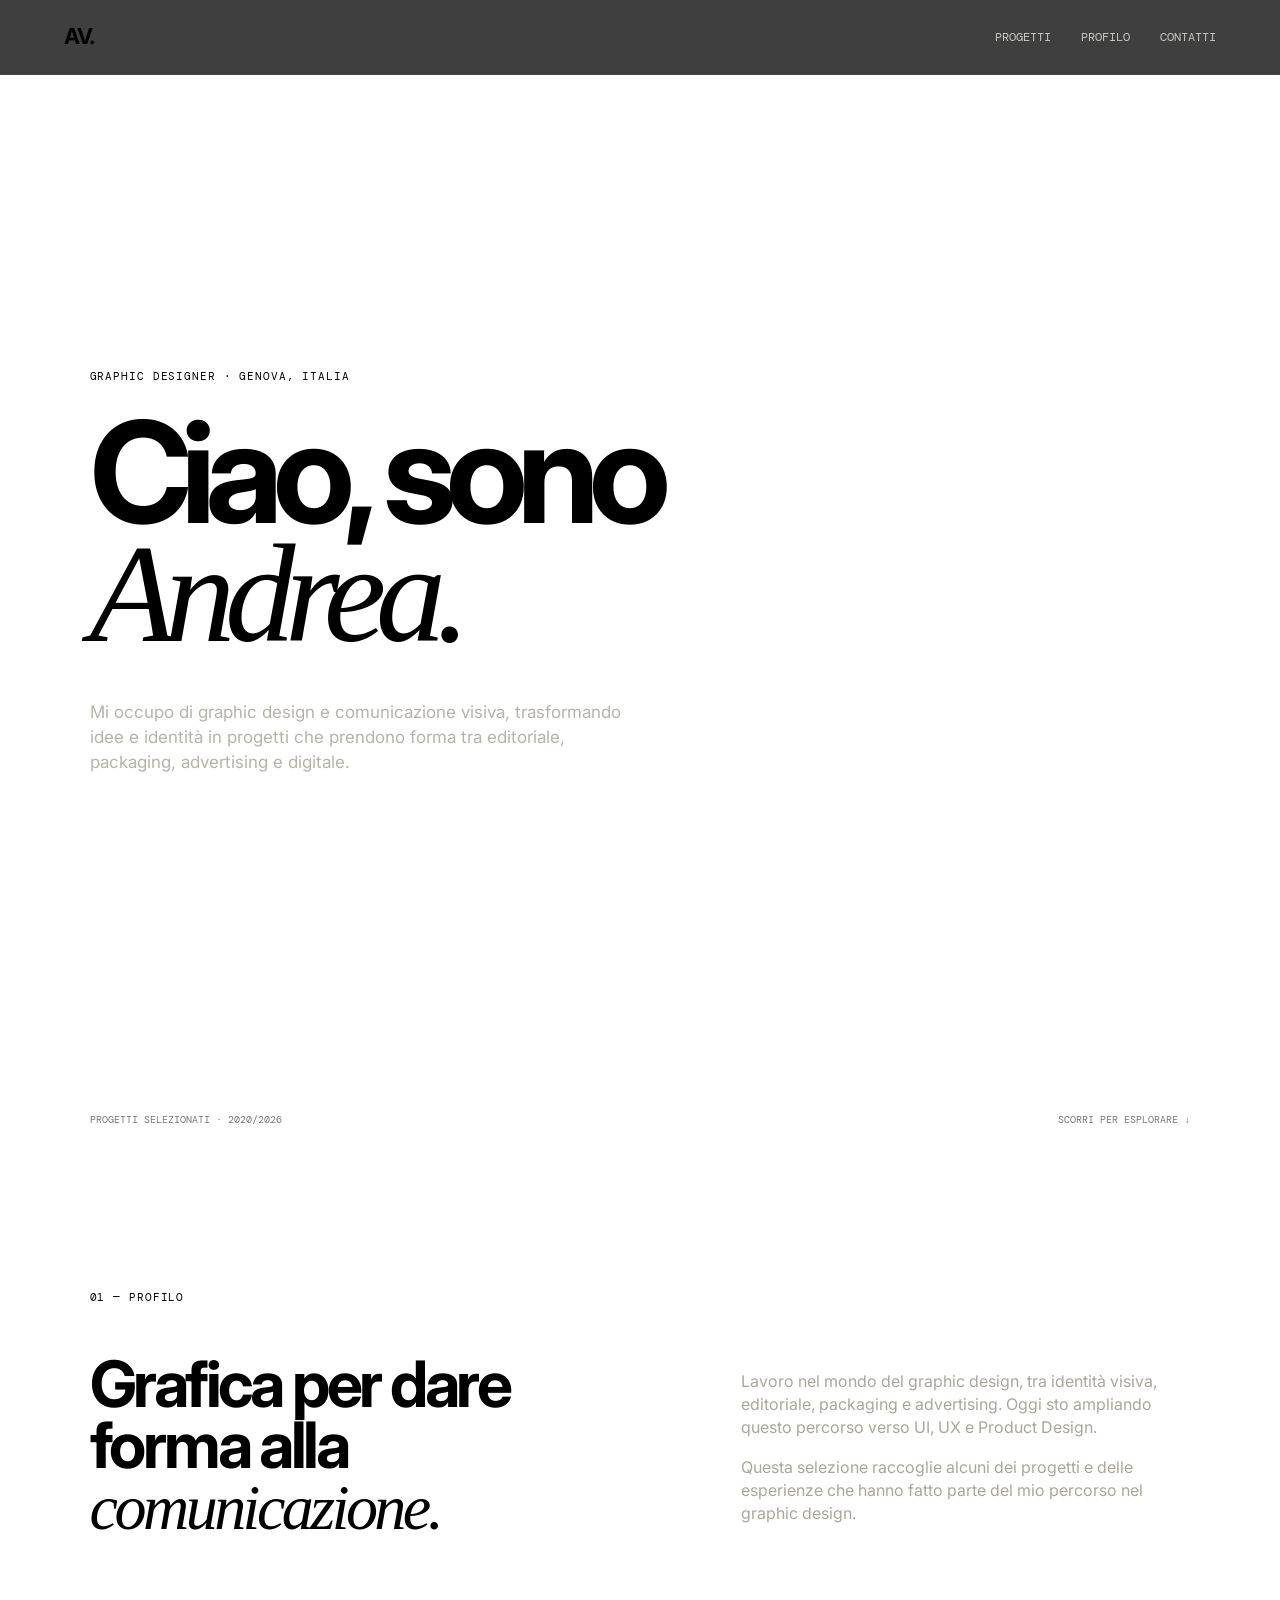
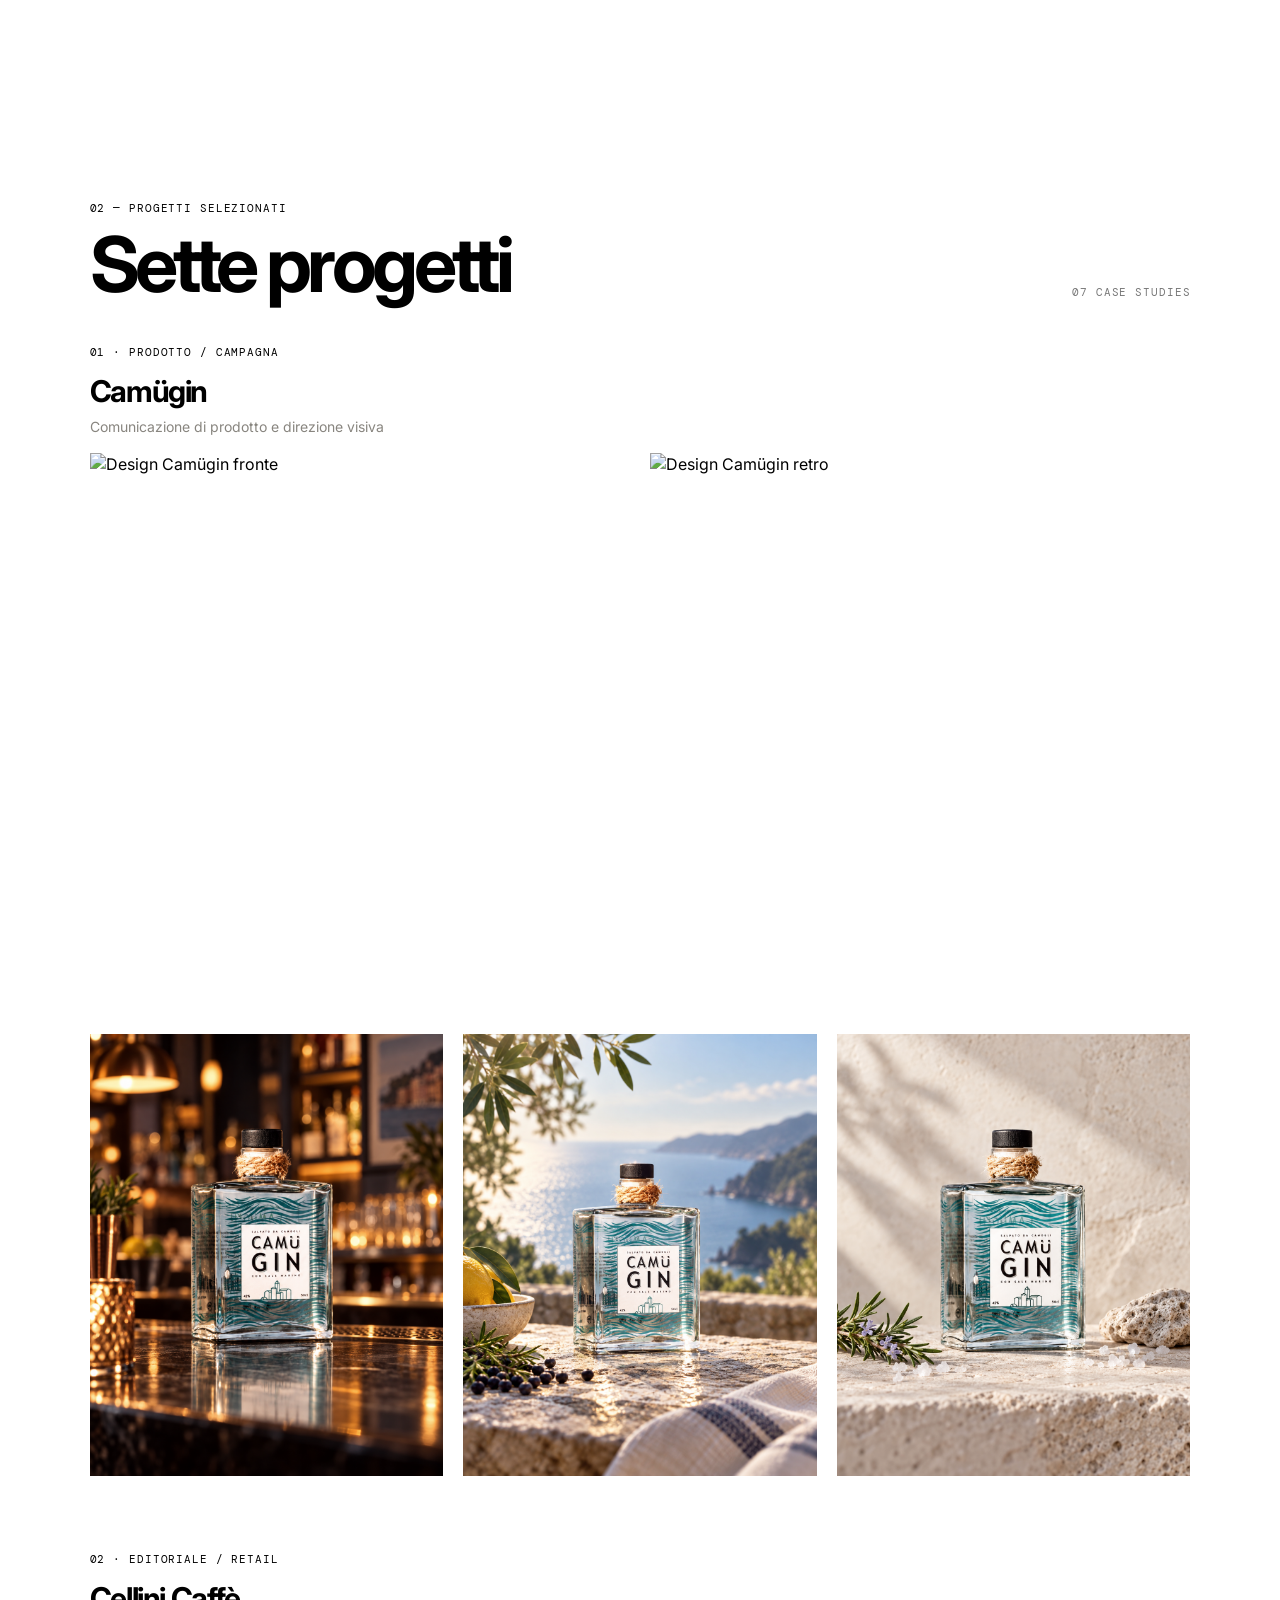
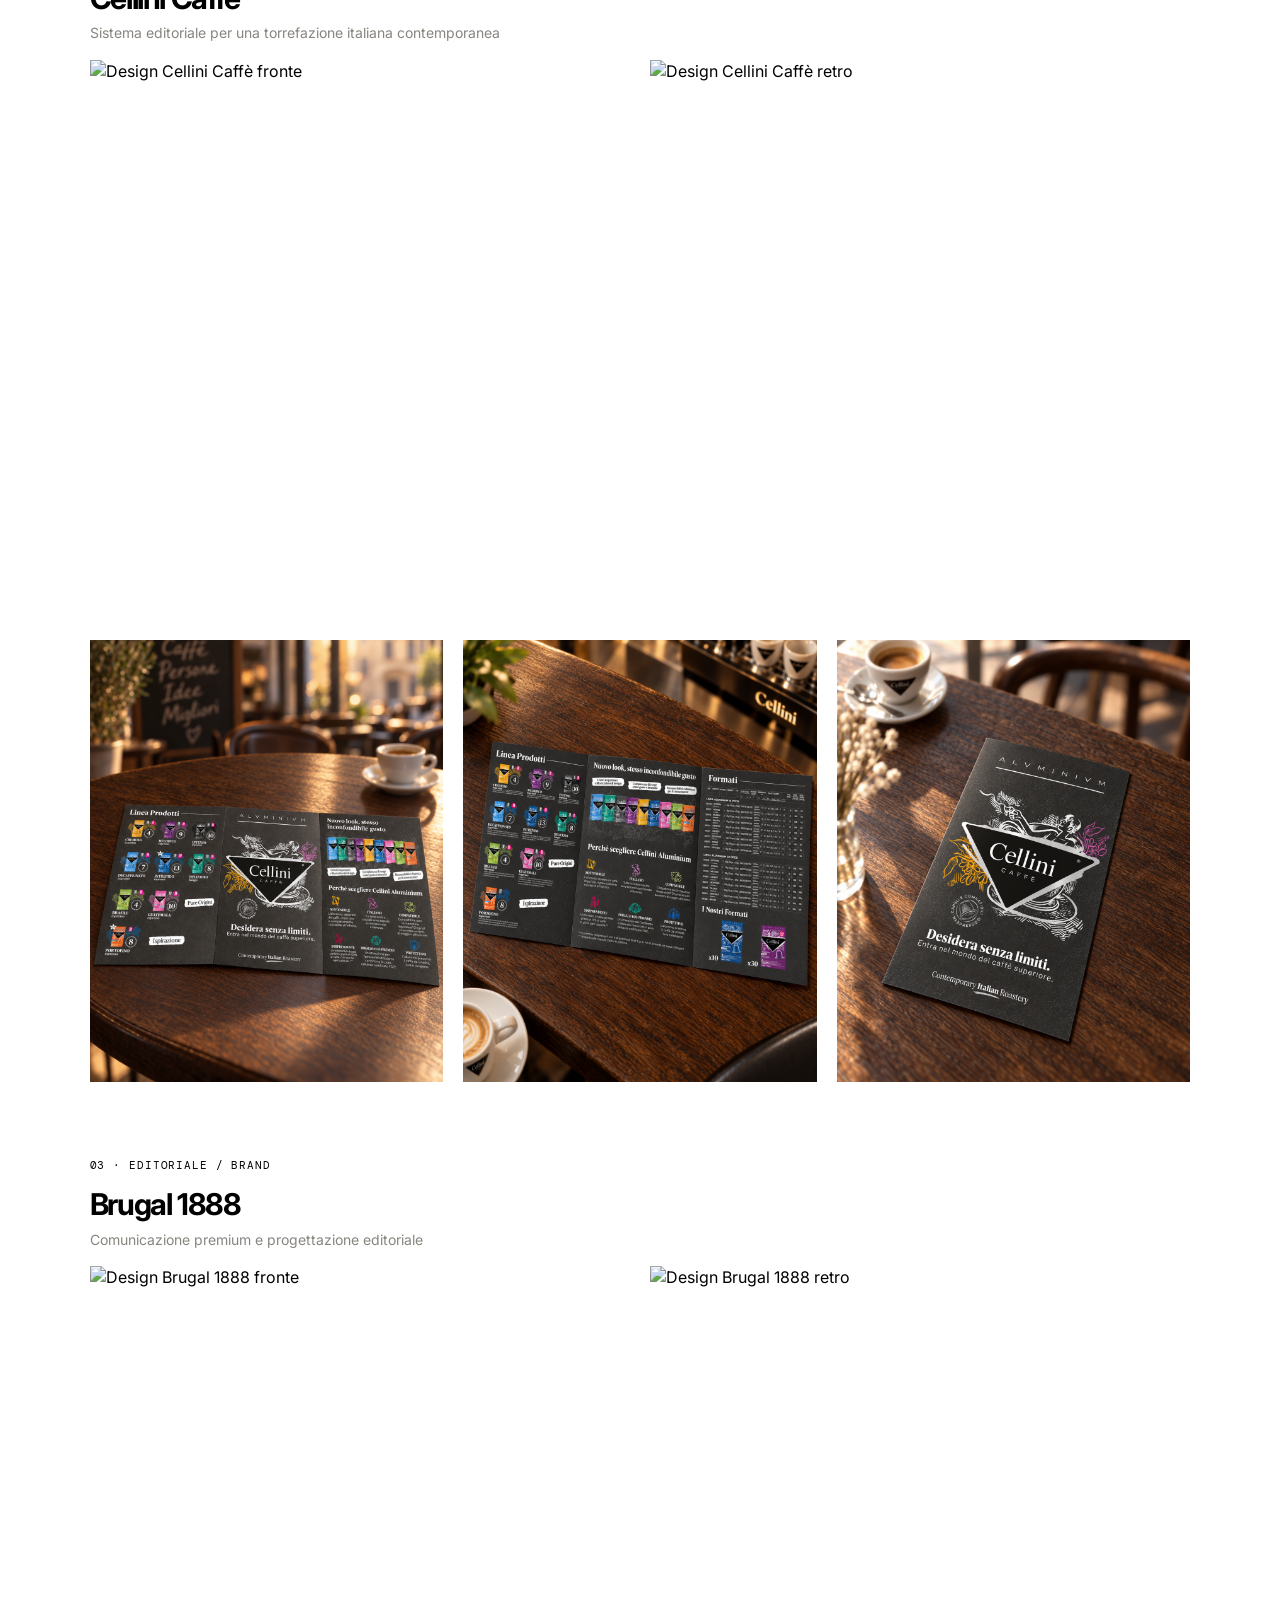
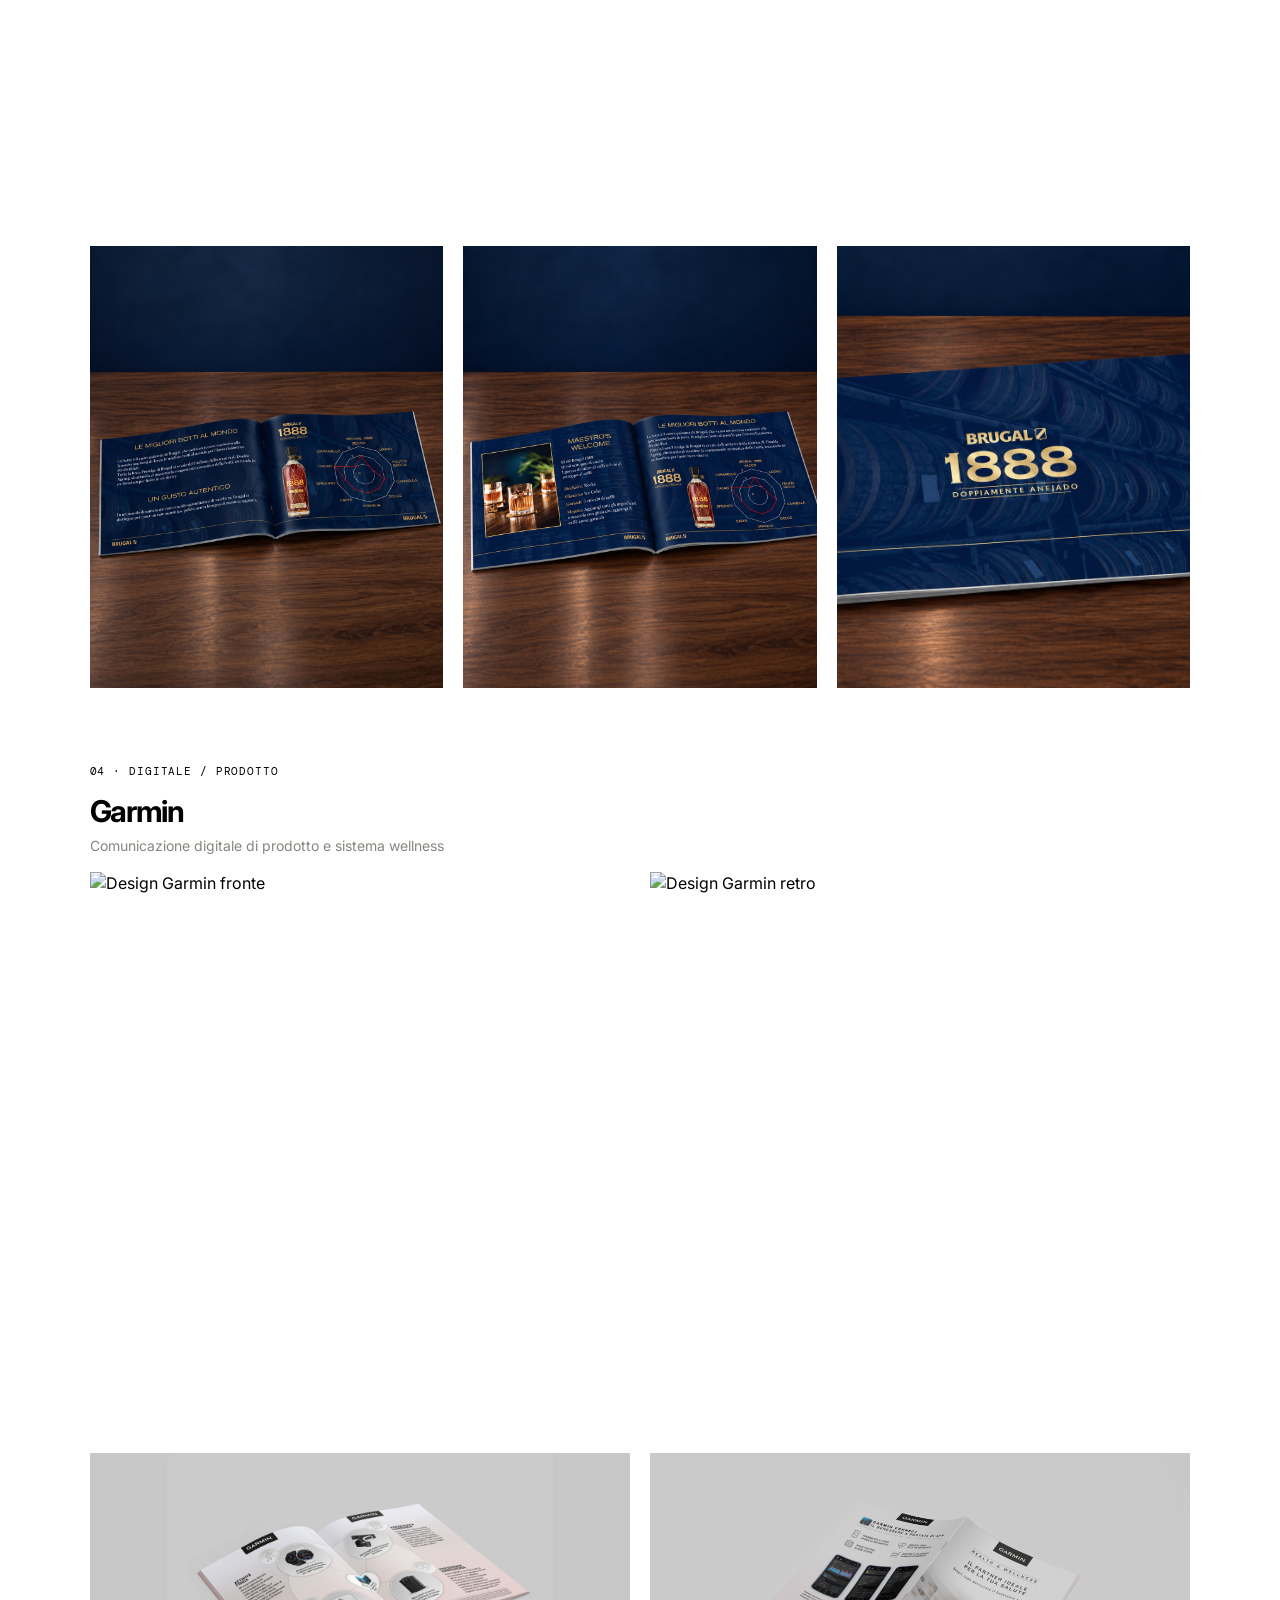
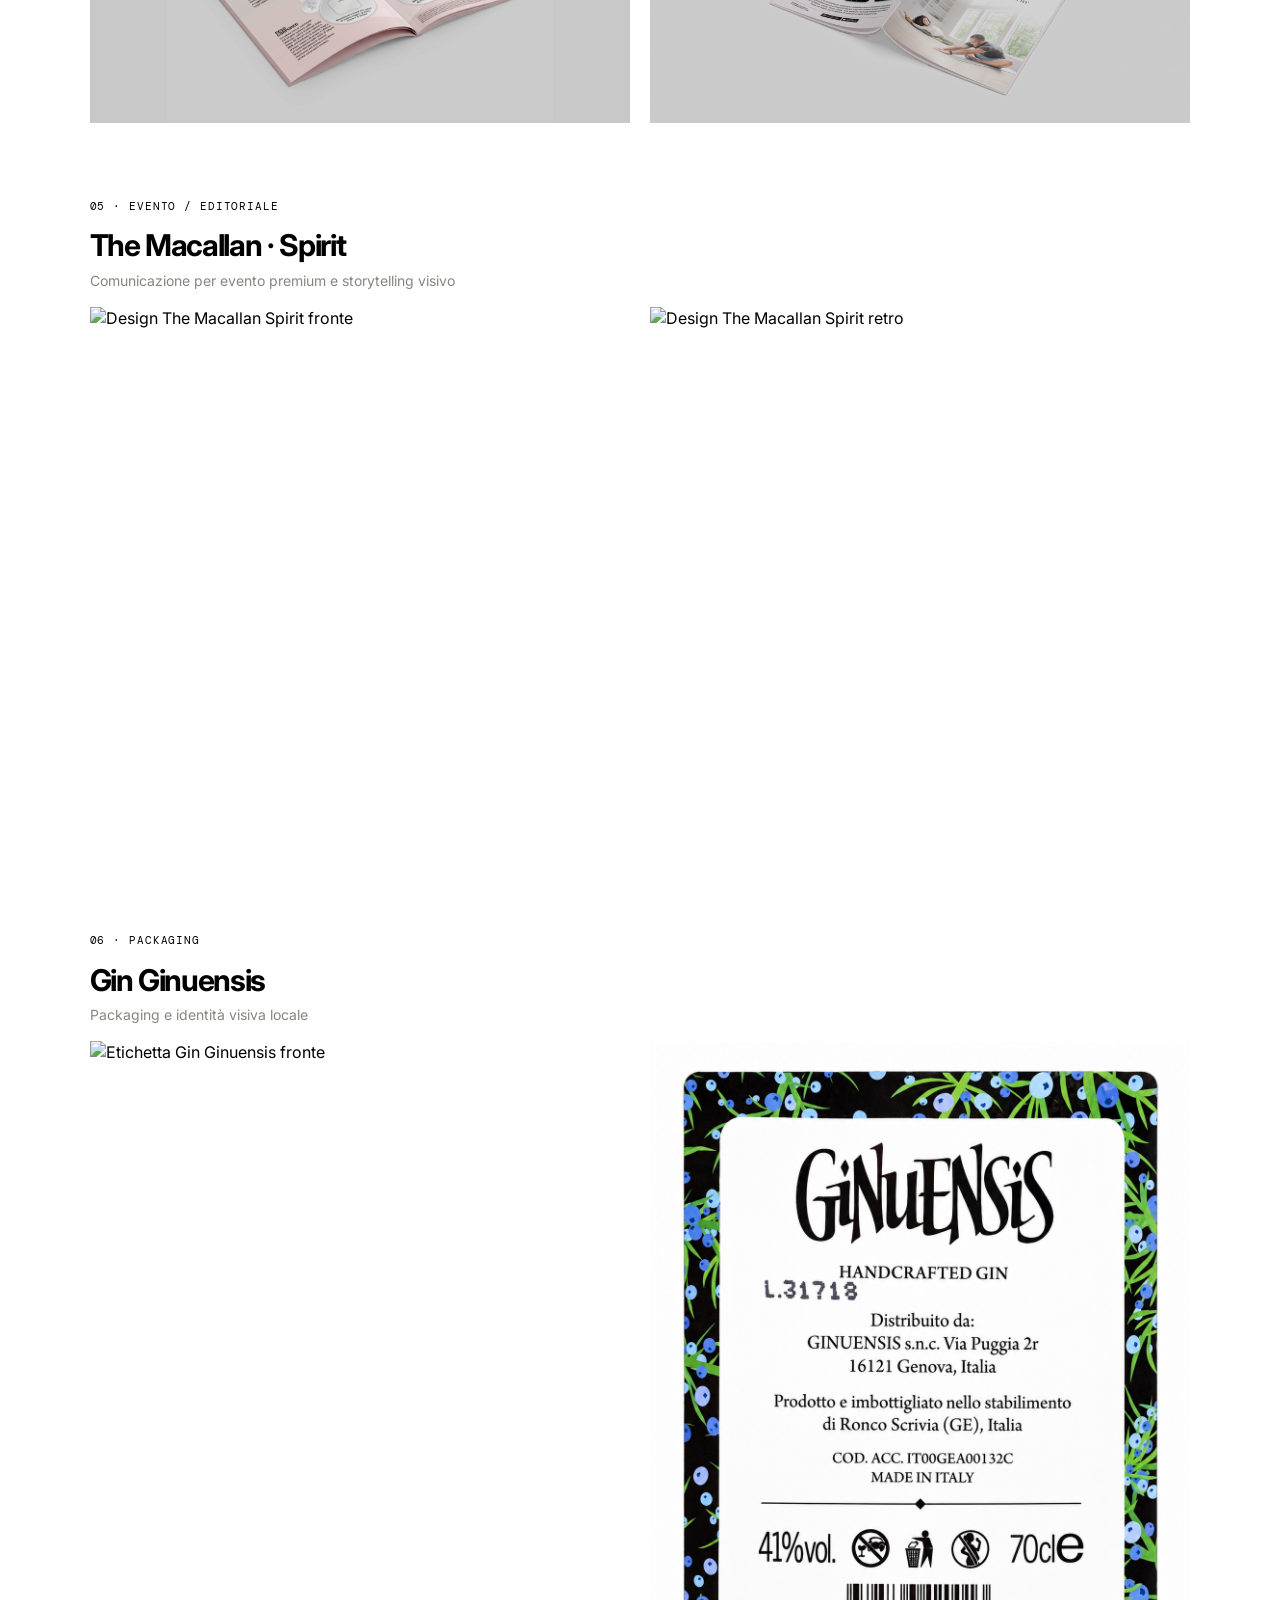
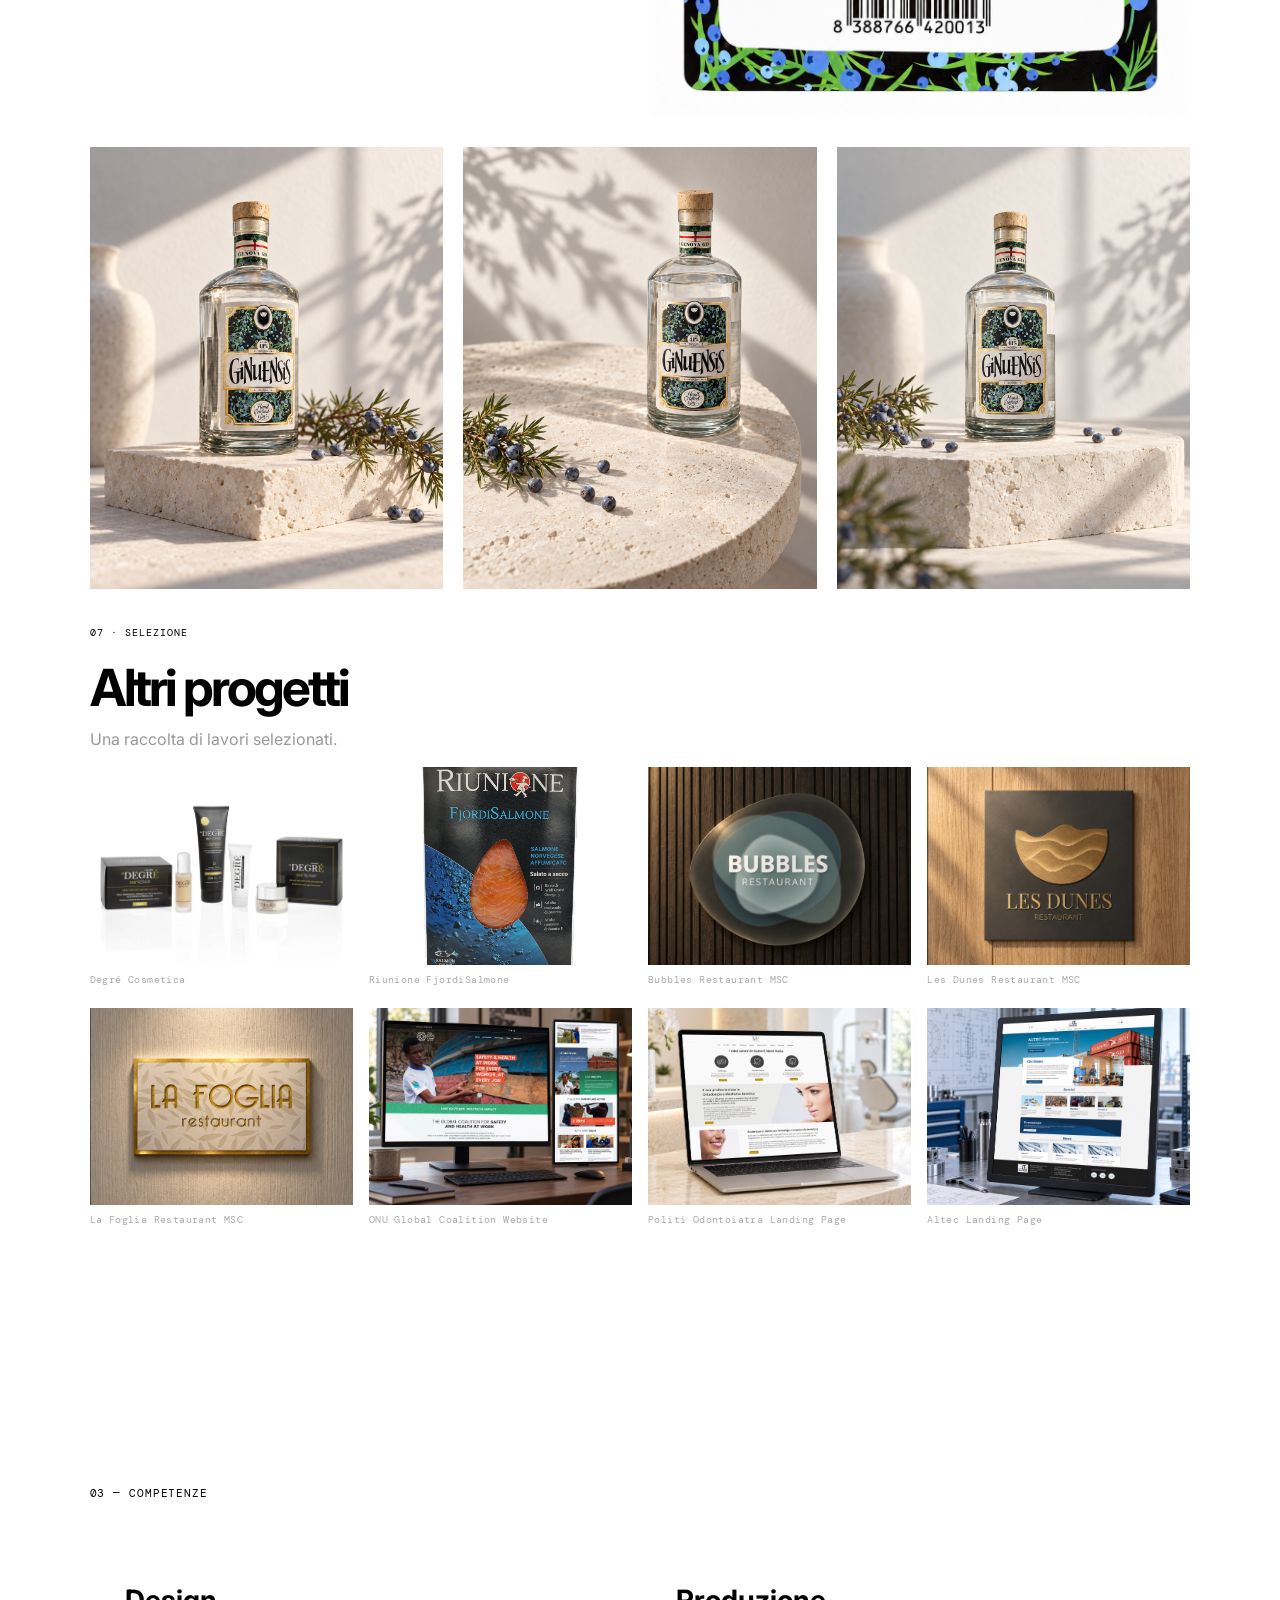
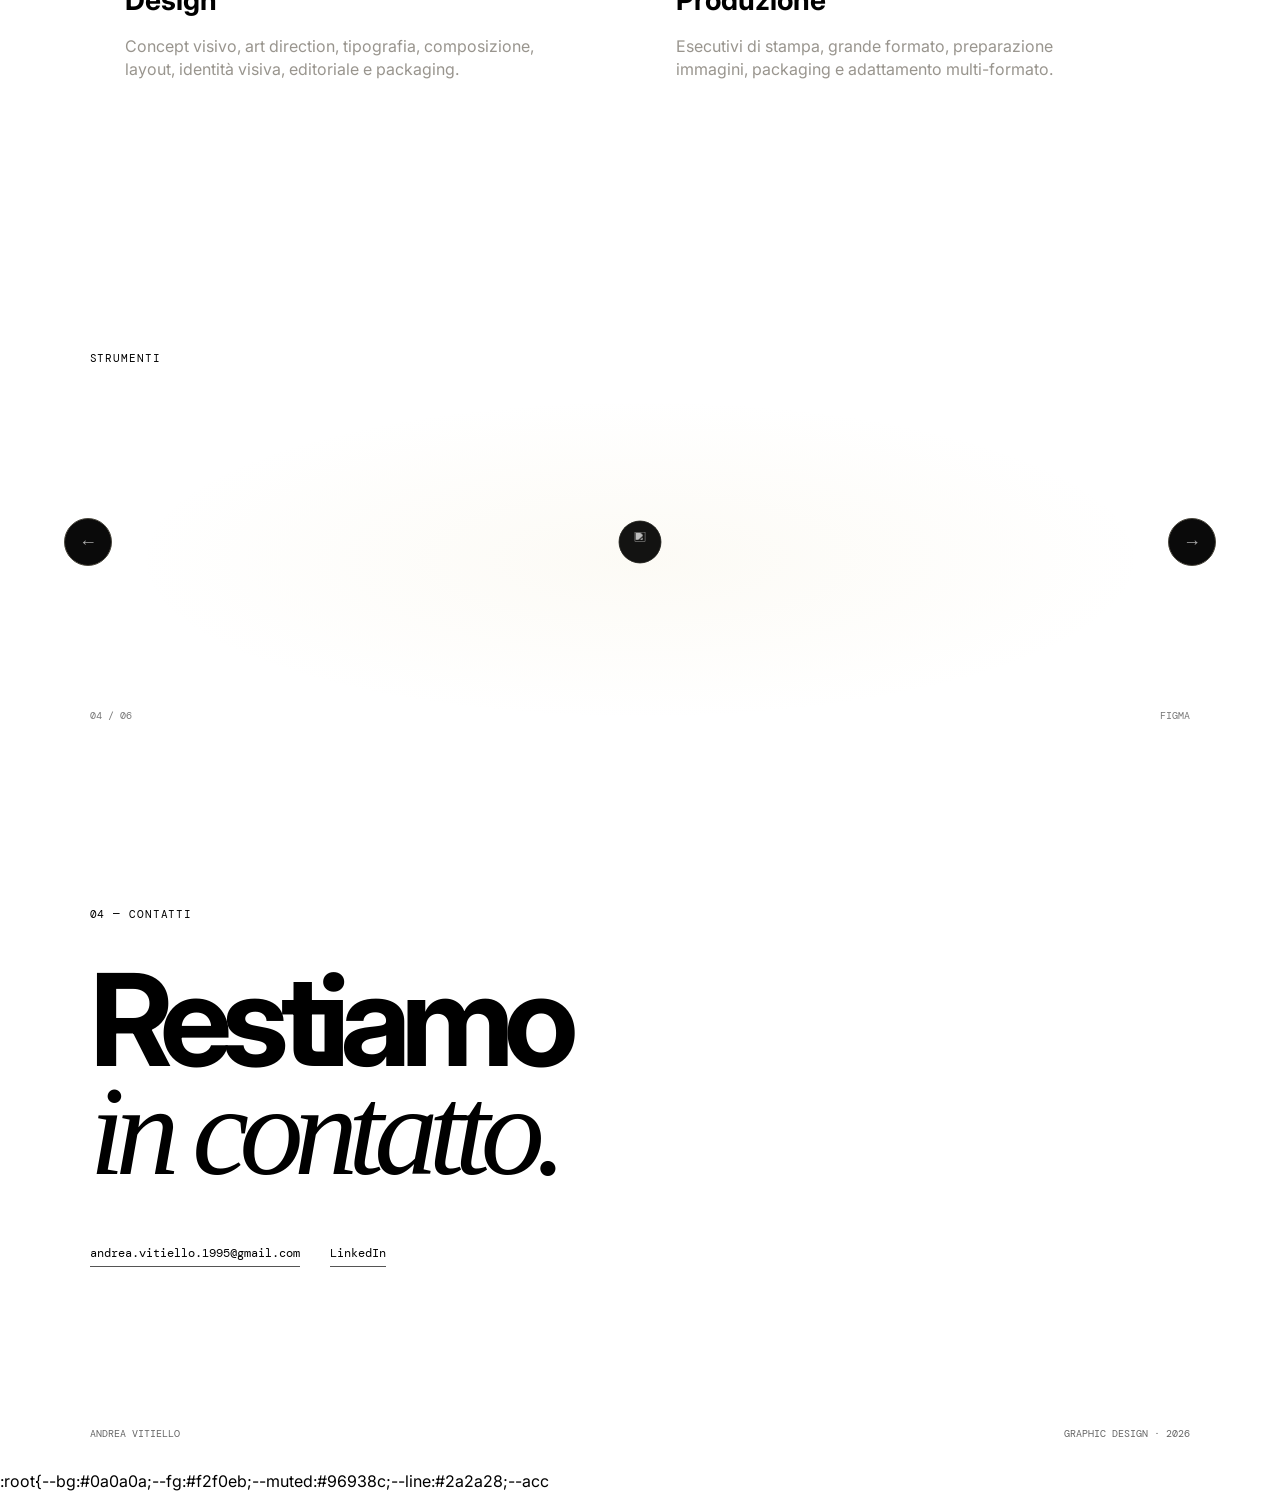
==== index.html @ 9e7ea32c "Publish portfolio updates and project gallery" ====
<!doctype html>
<html lang="it">
<head>
<meta charset="utf-8"><meta name="viewport" content="width=device-width, initial-scale=1">
<title>ANDREA VITIELLO — PORTFOLIO</title>
<meta name="description" content="Portfolio di Andrea Vitiello — Graphic Designer. Identità visiva, editoriale, packaging, advertising e digital design.">
<meta name="theme-color" content="#0a0a0a">
<link rel="preconnect" href="https://fonts.googleapis.com"><link rel="preconnect" href="https://fonts.gstatic.com" crossorigin>
<link href="https://fonts.googleapis.com/css2?family=DM+Mono:wght@400;500&family=Inter:wght@400;500;600;700&display=swap" rel="stylesheet">
<link rel="stylesheet" href="andrea-portfolio/assets/css/style.css?v=portfolio-20260927">
</head>
<body>
<header class="nav" id="site-nav"><a class="brand" href="#top">AV<span>.</span></a><button class="menu" id="menu" aria-label="Apri menu">☰</button><nav><a href="#work">Progetti</a><a href="#about">Profilo</a><a href="#contact">Contatti</a></nav></header>
<main id="top">
<section class="section hero"><div class="eyebrow">GRAPHIC DESIGNER · GENOVA, ITALIA</div><h1>Ciao, sono<br><em>Andrea.</em></h1><p class="hero-copy">Mi occupo di graphic design e comunicazione visiva, trasformando idee e identità in progetti che prendono forma tra editoriale, packaging, advertising e digitale.</p><div class="hero-meta"><span>PROGETTI SELEZIONATI · 2020/2026</span><span>SCORRI PER ESPLORARE ↓</span></div></section>
<section class="section about" id="about"><div class="section-label">01 — PROFILO</div><div class="about-grid"><h2>Grafica per dare forma alla <em>comunicazione.</em></h2><div><p>Lavoro nel mondo del graphic design, tra identità visiva, editoriale, packaging e advertising. Oggi sto ampliando questo percorso verso UI, UX e Product Design.</p><p>Questa selezione raccoglie alcuni dei progetti e delle esperienze che hanno fatto parte del mio percorso nel graphic design.</p></div></div></section>
<section class="section" id="work"><div class="section-head"><div><div class="section-label">02 — PROGETTI SELEZIONATI</div><h2 class="section-title">Sette progetti</h2></div><span>07 CASE STUDIES</span></div><div class="grid">
<article class="card featured" data-project="camugin"><div class="project-design-grid" aria-label="Design Camügin, fronte e retro"><img src="andrea-portfolio/assets/images/camugin-1.jpg" alt="Design Camügin fronte" loading="eager"><img src="andrea-portfolio/assets/images/camugin-2.jpg" alt="Design Camügin retro" loading="eager"></div><div class="card-info"><span>01 · PRODOTTO / CAMPAGNA</span><h3>Camügin</h3><p>Comunicazione di prodotto e direzione visiva</p></div></article>
<section class="project-mockup" aria-label="Mockup Camügin">
  <div class="project-mockup-grid">
    <figure class="project-mockup-card">
      <img src="andrea-portfolio/assets/images/camugin-mockup-bar.png" alt="Bottiglia Camügin su un bancone di bar, con luce calda" loading="lazy">
    </figure>
    <figure class="project-mockup-card">
      <img src="andrea-portfolio/assets/images/camugin-mockup-liguria.png" alt="Bottiglia Camügin in un paesaggio costiero ligure" loading="lazy">
    </figure>
    <figure class="project-mockup-card">
      <img src="andrea-portfolio/assets/images/camugin-mockup-minimal.png" alt="Bottiglia Camügin su pietra chiara con sale ed elementi naturali" loading="lazy">
    </figure>
  </div>
</section>
<article class="card" data-project="cellini"><div class="project-design-grid" aria-label="Design Cellini Caffè, fronte e retro"><img src="andrea-portfolio/assets/images/cellini-1.jpg" alt="Design Cellini Caffè fronte" loading="lazy"><img src="andrea-portfolio/assets/images/cellini-2.jpg" alt="Design Cellini Caffè retro" loading="lazy"></div><div class="card-info"><span>02 · EDITORIALE / RETAIL</span><h3>Cellini Caffè</h3><p>Sistema editoriale per una torrefazione italiana contemporanea</p></div></article>
<section class="project-mockup" aria-label="Mockup Cellini Caffè">
  <div class="project-mockup-grid">
    <figure class="project-mockup-card"><img src="andrea-portfolio/assets/images/cellini-mockup-open.png" alt="Dépliant Cellini Caffè aperto in tre pannelli" loading="lazy"></figure>
    <figure class="project-mockup-card"><img src="andrea-portfolio/assets/images/cellini-mockup-spread.png" alt="Dépliant Cellini Caffè completamente aperto" loading="lazy"></figure>
    <figure class="project-mockup-card"><img src="andrea-portfolio/assets/images/cellini-mockup-closed.png" alt="Dépliant Cellini Caffè chiuso su una superficie grafite" loading="lazy"></figure>
  </div>
</section>
<article class="card" data-project="brugal"><div class="project-design-grid" aria-label="Design Brugal 1888, fronte e retro"><img src="andrea-portfolio/assets/images/brugal-1.jpg" alt="Design Brugal 1888 fronte" loading="lazy"><img src="andrea-portfolio/assets/images/brugal-2.jpg" alt="Design Brugal 1888 retro" loading="lazy"></div><div class="card-info"><span>03 · EDITORIALE / BRAND</span><h3>Brugal 1888</h3><p>Comunicazione premium e progettazione editoriale</p></div></article>
<section class="project-mockup" aria-label="Mockup Brugal 1888">
  <div class="project-mockup-grid">
    <figure class="project-mockup-card"><img src="andrea-portfolio/assets/images/brugal-mockup-exterior.png" alt="Catalogo Brugal 1888 aperto sul lato esterno" loading="lazy"></figure>
    <figure class="project-mockup-card"><img src="andrea-portfolio/assets/images/brugal-mockup-interior.png" alt="Catalogo Brugal 1888 aperto sulle pagine interne" loading="lazy"></figure>
    <figure class="project-mockup-card"><img src="andrea-portfolio/assets/images/brugal-mockup-cover.png" alt="Copertina del catalogo Brugal 1888" loading="lazy"></figure>
  </div>
</section>
<article class="card" data-project="garmin"><div class="project-design-grid" aria-label="Design Garmin, fronte e retro"><img src="andrea-portfolio/assets/images/garmin-1.jpg" alt="Design Garmin fronte" loading="lazy"><img src="andrea-portfolio/assets/images/garmin-2.jpg" alt="Design Garmin retro" loading="lazy"></div><div class="card-info"><span>04 · DIGITALE / PRODOTTO</span><h3>Garmin</h3><p>Comunicazione digitale di prodotto e sistema wellness</p></div></article>
<section class="project-mockup" aria-label="Mockup Garmin">
  <div class="project-mockup-grid project-mockup-grid--two">
    <figure class="project-mockup-card"><img src="andrea-portfolio/assets/images/garmin-mockup-interior.png" alt="Mockup Garmin: interno del dépliant aperto" loading="lazy"></figure>
    <figure class="project-mockup-card"><img src="andrea-portfolio/assets/images/garmin-mockup-exterior.png" alt="Mockup Garmin: facciata esterna del dépliant aperto" loading="lazy"></figure>
  </div>
</section>
<article class="card" data-project="macallan"><div class="project-design-grid" aria-label="Design The Macallan Spirit, fronte e retro"><img src="andrea-portfolio/assets/images/macallan-1.jpg" alt="Design The Macallan Spirit fronte" loading="lazy"><img src="andrea-portfolio/assets/images/macallan-2.jpg" alt="Design The Macallan Spirit retro" loading="lazy"></div><div class="card-info"><span>05 · EVENTO / EDITORIALE</span><h3>The Macallan · Spirit</h3><p>Comunicazione per evento premium e storytelling visivo</p></div></article>
<article class="card" data-project="ginuensis"><div class="project-design-grid project-design-grid--label" aria-label="Etichette Gin Ginuensis, fronte e retro"><img src="andrea-portfolio/assets/images/ginuensis-1.jpg" alt="Etichetta Gin Ginuensis fronte" loading="lazy"><img src="andrea-portfolio/assets/images/ginuensis-2-back-label.jpg" alt="Etichetta Gin Ginuensis retro" loading="lazy"></div><div class="card-info"><span>06 · PACKAGING</span><h3>Gin Ginuensis</h3><p>Packaging e identità visiva locale</p></div></article>
<section class="project-mockup" aria-label="Mockup Gin Ginuensis">
  <div class="project-mockup-grid">
    <figure class="project-mockup-card"><img src="andrea-portfolio/assets/images/ginuensis-mockup-coast.png" alt="Bottiglia Ginuensis sulla costa ligure al tramonto" loading="lazy"></figure>
    <figure class="project-mockup-card"><img src="andrea-portfolio/assets/images/ginuensis-mockup-bar.png" alt="Bottiglia Ginuensis su un cocktail bar" loading="lazy"></figure>
    <figure class="project-mockup-card"><img src="andrea-portfolio/assets/images/ginuensis-mockup-minimal.png" alt="Bottiglia Ginuensis su pietra chiara con bacche di ginepro" loading="lazy"></figure>
  </div>
</section>
<section class="other-projects" aria-labelledby="other-projects-title">
  <div class="other-projects-info"><span>07 · SELEZIONE</span><h3 id="other-projects-title">Altri progetti</h3><p>Una raccolta di lavori selezionati.</p></div>
  <div class="other-projects-grid" id="other-projects-grid" aria-label="Lavori selezionati">
    <figure class="other-project-card" data-other-project="0" role="button" tabindex="0" aria-label="Apri Degré Cosmetica"><div class="other-project-media"><img src="andrea-portfolio/assets/images/other-degre.webp" alt="Packaging della linea cosmetica Dégré 360° Repair" loading="lazy"></div><figcaption>Degré Cosmetica</figcaption></figure>
    <figure class="other-project-card" data-other-project="1" role="button" tabindex="0" aria-label="Apri Riunione FjordiSalmone"><div class="other-project-media"><img src="andrea-portfolio/assets/images/other-fjordi-salmone.jpg" alt="Packaging FjordiSalmone Riunione" loading="lazy"></div><figcaption>Riunione FjordiSalmone</figcaption></figure>
    <figure class="other-project-card" data-other-project="2" role="button" tabindex="0" aria-label="Apri Bubbles Restaurant MSC"><div class="other-project-media"><img src="andrea-portfolio/assets/images/other-plaque-bubbles.png" alt="Targa Bubbles Restaurant in ambientazione realistica" loading="lazy"></div><figcaption>Bubbles Restaurant MSC</figcaption></figure>
    <figure class="other-project-card" data-other-project="3" role="button" tabindex="0" aria-label="Apri Les Dunes Restaurant MSC"><div class="other-project-media"><img src="andrea-portfolio/assets/images/other-plaque-les-dunes.png" alt="Targa Les Dunes Restaurant in ambientazione realistica" loading="lazy"></div><figcaption>Les Dunes Restaurant MSC</figcaption></figure>
    <figure class="other-project-card" data-other-project="4" role="button" tabindex="0" aria-label="Apri La Foglia Restaurant MSC"><div class="other-project-media"><img src="andrea-portfolio/assets/images/other-plaque-la-foglia.png" alt="Targa La Foglia Restaurant in ambientazione realistica" loading="lazy"></div><figcaption>La Foglia Restaurant MSC</figcaption></figure>
    <figure class="other-project-card" data-other-project="5" role="button" tabindex="0" aria-label="Apri ONU Global Coalition Website"><div class="other-project-media"><img src="andrea-portfolio/assets/images/other-web-global-coalition-proposal.jpg" alt="Mockup del sito Global Coalition for Safety and Health at Work" loading="lazy"></div><figcaption>ONU Global Coalition Website</figcaption></figure>
    <figure class="other-project-card" data-other-project="6" role="button" tabindex="0" aria-label="Apri Politi Odontoiatra Landing Page"><div class="other-project-media"><img src="andrea-portfolio/assets/images/other-web-politi-proposal.jpg" alt="Mockup del sito Politi per ortodonzia e medicina estetica" loading="lazy"></div><figcaption>Politi Odontoiatra Landing Page</figcaption></figure>
    <figure class="other-project-card" data-other-project="7" role="button" tabindex="0" aria-label="Apri Altec Landing Page"><div class="other-project-media"><img src="andrea-portfolio/assets/images/other-web-altec-proposal.jpg" alt="Mockup del sito Altec Services" loading="lazy"></div><figcaption>Altec Landing Page</figcaption></figure>
  </div>
</section>
</div></section>
<section class="section skills" id="skills"><div class="section-label">03 — COMPETENZE</div><div class="skills-grid"><div><h2>Design</h2><p>Concept visivo, art direction, tipografia, composizione, layout, identità visiva, editoriale e packaging.</p></div><div><h2>Produzione</h2><p>Esecutivi di stampa, grande formato, preparazione immagini, packaging e adattamento multi-formato.</p></div></div></section>
<section class="tools-showcase" aria-labelledby="tools-title">
  <div class="tools-showcase-head"><div class="section-label">STRUMENTI</div></div>
  <div class="tools-slider" id="tools-slider" role="region" aria-roledescription="carousel" aria-label="Strumenti di lavoro">
    <button class="tools-arrow tools-prev" type="button" aria-label="Strumento precedente">←</button>
    <div class="tools-viewport" id="tools-viewport">
      <div class="tools-track" id="tools-track">
        <button class="tool-slide" type="button" data-tool="Photoshop" aria-label="Photoshop"><span class="tool-icon"><img src="andrea-portfolio/assets/images/tools/photoshop.svg" alt=""></span></button>
        <button class="tool-slide" type="button" data-tool="Illustrator" aria-label="Illustrator"><span class="tool-icon"><img src="andrea-portfolio/assets/images/tools/illustrator.svg" alt=""></span></button>
        <button class="tool-slide" type="button" data-tool="InDesign" aria-label="InDesign"><span class="tool-icon"><img src="andrea-portfolio/assets/images/tools/indesign.svg" alt=""></span></button>
        <button class="tool-slide" type="button" data-tool="Figma" aria-label="Figma"><span class="tool-icon"><img src="andrea-portfolio/assets/images/tools/figma.svg" alt=""></span></button>
        <button class="tool-slide" type="button" data-tool="Canva" aria-label="Canva"><span class="tool-icon"><img src="andrea-portfolio/assets/images/tools/canva.svg" alt=""></span></button>
        <button class="tool-slide" type="button" data-tool="ChatGPT" aria-label="ChatGPT"><span class="tool-icon"><img src="andrea-portfolio/assets/images/tools/chatgpt.svg" alt=""></span></button>
      </div>
    </div>
    <button class="tools-arrow tools-next" type="button" aria-label="Strumento successivo">→</button>
  </div>
  <div class="tools-caption"><span id="tools-current" aria-live="polite">04 / 06</span><span id="tools-name">Figma</span></div>
</section>
<section class="section contact" id="contact"><div class="section-label">04 — CONTATTI</div><h2>Restiamo<br><em>in contatto.</em></h2><div class="contact-links"><a href="mailto:andrea.vitiello.1995@gmail.com">andrea.vitiello.1995@gmail.com</a><a href="https://www.linkedin.com/in/andrea-vitiello-231a5a208/" target="_blank" rel="noreferrer">LinkedIn</a></div></section>
</main><footer><span>ANDREA VITIELLO</span><span>GRAPHIC DESIGN · 2026</span></footer>
<div class="modal" id="modal" aria-hidden="true">
  <button class="modal-close" id="modal-close" type="button" aria-label="Torna al portfolio">×</button>
  <div class="modal-viewer" id="modal-viewer">
    <div class="modal-top">
      <div>
        <div class="section-label" id="modal-kicker"></div>
        <h2 class="modal-title" id="modal-title"></h2>
      </div>
      <span class="modal-counter" id="modal-counter">01 / 01</span>
    </div>
    <button class="modal-nav modal-prev" id="modal-prev" type="button" aria-label="Immagine precedente">←</button>
    <button class="modal-nav modal-next" id="modal-next" type="button" aria-label="Immagine successiva">→</button>
    <div class="modal-image-stage" id="modal-image-stage" role="button" tabindex="0" aria-label="Torna al portfolio">
      <img id="modal-image" src="" alt="">
    </div>
    <div class="modal-hint">TAP / CLICK PER TORNARE AL PORTFOLIO · SWIPE O FRECCE PER SCORRERE</div>
  </div>
</div>
<script src="andrea-portfolio/assets/js/main.js?v=portfolio-20260927"></script>
</body></html>
:root{--bg:#0a0a0a;--fg:#f2f0eb;--muted:#96938c;--line:#2a2a28;--acc
---- andrea-portfolio/assets/css/style.css ----
ent:#d8c17a}*{box-sizing:border-box}html{scroll-behavior:smooth}body{margin:0;background:var(--bg);color:var(--fg);font-family:Inter,Arial,sans-serif;line-height:1.45}a{color:inherit;text-decoration:none}.nav{position:fixed;top:0;left:0;right:0;height:74px;padding:0 5vw;display:flex;align-items:center;justify-content:space-between;background:rgba(10,10,10,.78);backdrop-filter:blur(14px);z-index:10;border-bottom:1px solid rgba(255,255,255,.04)}.brand{font-size:22px;font-weight:700;letter-spacing:-.06em}.brand span{color:var(--accent)}nav{display:flex;gap:30px;font:12px 'DM Mono',monospace;text-transform:uppercase}nav a{color:#c9c7c1;transition:.2s}nav a:hover{color:#fff}.menu{display:none;background:none;border:0;color:#fff;font-size:22px}.section{padding:130px 7vw;max-width:1500px;margin:auto}.hero{min-height:100vh;display:flex;flex-direction:column;justify-content:center;position:relative}.eyebrow,.section-label,.section-head>span,.card-info span,.process-grid>div>span,.work-note>span{font:11px 'DM Mono',monospace;letter-spacing:.08em;color:var(--accent)}h1{font-size:clamp(64px,11vw,160px);line-height:.84;letter-spacing:-.075em;margin:30px 0;max-width:1100px}h1 em,h2 em{font-family:Georgia,serif;font-weight:400}.hero-copy{max-width:560px;color:#b6b3ac;font-size:17px}.hero-meta{position:absolute;bottom:34px;left:7vw;right:7vw;display:flex;justify-content:space-between;font:10px 'DM Mono',monospace;color:#777}.about-grid{display:grid;grid-template-columns:1.1fr .9fr;gap:8vw;margin-top:50px}.about h2{font-size:clamp(38px,5vw,72px);line-height:.95;letter-spacing:-.055em;margin:0}.about p{color:#aaa69e;font-size:16px;max-width:520px}.section-head{display:flex;justify-content:space-between;align-items:end;margin-bottom:40px}.section-head>span{color:#777}.section-title{font-size:clamp(40px,6vw,80px);letter-spacing:-.06em;line-height:.9;margin:15px 0 0}.grid{display:grid;grid-template-columns:repeat(2,1fr);gap:70px 28px}.card{cursor:pointer}.card img{width:100%;aspect-ratio:1.35/1;object-fit:cover;display:block;filter:saturate(.88);transition:transform .5s,filter .5s}.card.featured{grid-column:span 2}.card.featured img{aspect-ratio:2/1}.card:hover img{transform:scale(.985);filter:saturate(1)}.card-info{padding:17px 0 0;border-top:1px solid var(--line);margin-top:12px}.card-info h3{font-size:30px;letter-spacing:-.045em;margin:8px 0 3px}.card-info p{margin:0;color:#88857f;font-size:14px}.work-note{border-top:1px solid var(--line);margin-top:90px;padding-top:22px;display:grid;grid-template-columns:1fr 2fr;gap:30px}.work-note p{margin:0;color:#88857f;max-width:620px}.process{border-top:1px solid var(--line)}.process-grid{display:grid;grid-template-columns:repeat(4,1fr);gap:1px;background:var(--line);margin-top:45px}.process-grid>div{background:var(--bg);padding:32px 26px;min-height:220px}.process-grid h2{font-size:30px;letter-spacing:-.04em;margin:45px 0 10px}.process-grid p{color:#99958e;margin:0;max-width:230px}.skills{border-top:1px solid var(--line)}.skills-grid{display:grid;grid-template-columns:repeat(2,1fr);gap:1px;background:var(--line);margin-top:45px}.skills-grid>div{background:var(--bg);padding:35px}.skills-grid h2{font-size:28px;margin:0 0 14px}.skills-grid p{color:#99958e;margin:0;max-width:420px}.tools-showcase{width:100vw;margin-left:calc(50% - 50vw);border-top:1px solid var(--line);border-bottom:1px solid var(--line);padding:105px 0 55px;overflow:hidden}.tools-showcase-head{padding:0 7vw;margin-bottom:65px}.tools-showcase-head h2{font-size:clamp(42px,6vw,82px);line-height:.9;letter-spacing:-.06em;margin:16px 0 0;max-width:850px}.tools-slider{position:relative;width:100%;display:flex;align-items:center}.tools-viewport{width:100%;overflow:hidden}.tools-track{display:flex;align-items:center;gap:28px;width:max-content;transition:transform .65s cubic-bezier(.22,.61,.36,1);will-change:transform}.tool-slide{width:150px;min-width:150px;height:190px;padding:0;border:0;background:none;color:#777;display:flex;flex-direction:column;align-items:center;justify-content:center;gap:18px;font:12px 'DM Mono',monospace;cursor:pointer;transition:transform .5s,color .5s,opacity .5s}.tool-slide .tool-icon{width:86px;height:86px;border:1px solid #333;font-size:22px;transition:transform .5s,border-color .5s,color .5s,box-shadow .5s}.tool-slide .tool-icon-figma{font-size:38px}.tool-slide .tool-icon-ai{font-size:24px}.tool-slide.active{color:var(--fg);transform:scale(1.12)}.tool-slide.active .tool-icon{border-color:var(--accent);color:var(--accent);box-shadow:0 0 0 1px rgba(216,193,122,.15),0 12px 45px rgba(216,193,122,.08)}.tool-slide:not(.active){opacity:.5}.tool-slide:hover{color:var(--fg)}.tools-arrow{position:absolute;z-index:2;top:50%;transform:translateY(-50%);width:46px;height:46px;border:1px solid var(--line);background:rgba(10,10,10,.9);color:#aaa;border-radius:50%;font-size:18px;cursor:pointer;transition:.25s}.tools-arrow:hover{border-color:var(--accent);color:var(--accent)}.tools-prev{left:5vw}.tools-next{right:5vw}.tools-caption{display:flex;justify-content:space-between;margin:35px 7vw 0;padding-top:18px;border-top:1px solid var(--line);font:10px 'DM Mono',monospace;text-transform:uppercase;color:#777}.tools-caption span:last-child{color:var(--accent)}.contact h2{font-size:clamp(60px,10vw,140px);line-height:.84;letter-spacing:-.075em;margin:45px 0 20px}.contact>p{color:#aaa;font-size:18px}.contact-links{display:flex;gap:30px;margin-top:60px;font:12px 'DM Mono',monospace}.contact-links a{border-bottom:1px solid #555;padding-bottom:5px}.contact-links a:hover{color:var(--accent);border-color:var(--accent)}footer{padding:30px 7vw;border-top:1px solid var(--line);display:flex;justify-content:space-between;color:#666;font:10px 'DM Mono',monospace}.modal{position:fixed;inset:0;background:rgba(8,8,8,.97);z-index:30;display:none;overflow:auto;padding:80px 7vw}.modal.open{display:block}.modal-close{position:fixed;top:22px;right:30px;background:none;border:0;color:#fff;font-size:38px;cursor:pointer;z-index:31}.modal-inner{max-width:1100px;margin:auto}.modal-title{font-size:clamp(40px,7vw,90px);letter-spacing:-.07em;margin:25px 0 18px}.case-meta{border-top:1px solid var(--line);border-bottom:1px solid var(--line);padding:18px 0;margin-bottom:30px}.case-meta span{font:11px 'DM Mono',monospace;color:var(--accent);letter-spacing:.08em}.case-meta p{color:#99958e;max-width:650px;margin:10px 0 0}.modal-gallery{display:grid;gap:22px}.modal-gallery img{width:100%;display:block}@media(max-width:900px){.process-grid{grid-template-columns:repeat(2,1fr)}}@media(max-width:800px){.nav{height:62px}.nav nav{display:none}.menu{display:block}.nav.open nav{display:flex;position:absolute;top:62px;left:0;right:0;background:#0a0a0a;padding:25px 7vw;flex-direction:column;gap:18px}.section{padding:105px 7vw}.about-grid,.grid,.skills-grid{grid-template-columns:1fr}.card.featured{grid-column:auto}.card.featured img{aspect-ratio:1.35/1}.work-note{grid-template-columns:1fr;gap:12px;margin-top:65px}.process-grid{grid-template-columns:1fr}.process-grid>div{min-height:0}.tools-showcase{padding:85px 0 45px}.tools-showcase-head{padding:0 7vw;margin-bottom:40px}.tools-track{gap:18px}.tool-slide{width:125px;min-width:125px;height:165px}.tool-slide .tool-icon{width:72px;height:72px}.tools-prev{left:4vw}.tools-next{right:4vw}.tools-arrow{width:40px;height:40px}.tools-caption{margin-left:7vw;margin-right:7vw}.contact-links{flex-direction:column;gap:15px}.hero-meta{left:7vw;right:7vw}.modal{padding:75px 5vw}}

/* Tools carousel */
.tools-showcase{
  position:relative;
  width:100vw;
  margin-left:calc(50% - 50vw);
  padding:105px 0 55px;
  overflow:hidden;
  border-top:1px solid var(--line);
  border-bottom:1px solid var(--line);
  background:radial-gradient(ellipse 55% 42% at 50% 59%,rgba(216,193,122,.075),transparent 72%);
}
.tools-showcase-head{padding:0 7vw;margin-bottom:34px}
.tools-showcase-head h2{display:none}
.tools-slider{position:relative;width:100%;height:286px;min-height:286px;display:block}
.tools-viewport{position:relative;width:100%;height:100%;overflow:hidden;padding:0;touch-action:pan-y;cursor:grab}
.tools-viewport:active{cursor:grabbing}
.tools-track{position:relative;width:100%;height:100%;display:block}
.tool-slide{
  position:absolute;
  top:50%;
  left:50%;
  width:190px;
  min-width:190px;
  height:220px;
  margin:0;
  padding:0;
  border:0;
  background:transparent;
  color:var(--fg);
  transform:translate(-50%,-50%) translateX(var(--tool-offset,0px)) scale(.44);
  transform-origin:center;
  opacity:.16;
  filter:blur(.35px);
  cursor:pointer;
  pointer-events:auto;
  z-index:1;
  transition:transform .58s cubic-bezier(.22,.61,.36,1),opacity .45s ease,filter .45s ease;
}
.tool-slide[data-position="mid"]{
  transform:translate(-50%,-50%) translateX(var(--tool-offset,0px)) scale(.62);
  opacity:.30;
  filter:none;
}
.tool-slide[data-position="near"]{
  transform:translate(-50%,-50%) translateX(var(--tool-offset,0px)) scale(.80);
  opacity:.62;
  filter:none;
}
.tool-slide.active{
  transform:translate(-50%,-50%) translateX(var(--tool-offset,0px)) scale(1);
  opacity:1;
  filter:none;
  z-index:30;
}
.tool-slide .tool-icon{
  width:94px;
  height:94px;
  margin:auto;
  border:1px solid #383731;
  border-radius:50%;
  display:grid;
  place-items:center;
  overflow:hidden;
  background:#10100f;
  color:#fff;
  opacity:1;
  transition:width .58s cubic-bezier(.22,.61,.36,1),height .58s cubic-bezier(.22,.61,.36,1),border-color .4s,box-shadow .4s,background .4s;
}
.tool-slide .tool-icon img{
  display:block;
  width:50%;
  height:50%;
  max-width:none;
  max-height:none;
  object-fit:contain;
  opacity:.72;
  filter:brightness(0) invert(1);
  transition:width .58s cubic-bezier(.22,.61,.36,1),height .58s cubic-bezier(.22,.61,.36,1),opacity .4s;
}
.tool-slide[data-position="near"] .tool-icon img{opacity:.64}
.tool-slide[data-position="mid"] .tool-icon img{opacity:.42}
.tool-slide[data-position="far"] .tool-icon img{opacity:.22}
.tool-slide.active .tool-icon{
  width:164px;
  height:164px;
  border-color:var(--accent);
  background:radial-gradient(circle at 35% 28%,rgba(216,193,122,.16),transparent 58%),#11110f;
  box-shadow:0 0 0 10px rgba(216,193,122,.05),0 18px 65px rgba(216,193,122,.20);
  opacity:1;
}
.tool-slide.active .tool-icon img{
  width:58%;
  height:58%;
  opacity:1;
  filter:brightness(0) invert(1);
}
.tool-slide:focus-visible{outline:1px solid var(--accent);outline-offset:-4px}
.tools-arrow{
  position:absolute;
  top:50%;
  transform:translateY(-50%);
  z-index:40;
  width:48px;
  height:48px;
  display:grid;
  place-items:center;
  border:1px solid #4a473d;
  border-radius:50%;
  background:#0a0a0a;
  color:#aaa;
  font-size:18px;
  cursor:pointer;
  transition:.25s;
}
.tools-arrow:hover{border-color:var(--accent);color:var(--accent)}
.tools-prev{left:5vw}.tools-next{right:5vw}
.tools-caption{
  display:flex;
  justify-content:space-between;
  margin:6px 7vw 0;
  padding-top:18px;
  border-top:1px solid var(--line);
  font:10px 'DM Mono',monospace;
  text-transform:uppercase;
  color:#777;
}
.tools-caption span:last-child{color:var(--accent)}
@media(max-width:800px){
  .tools-showcase{padding:82px 0 43px}
  .tools-showcase-head{padding:0 7vw;margin-bottom:18px}
  .tools-slider{height:215px;min-height:215px}
  .tool-slide{width:132px;min-width:132px;height:175px}
  .tool-slide .tool-icon{width:68px;height:68px}
  .tool-slide.active .tool-icon{width:112px;height:112px;box-shadow:0 0 0 7px rgba(216,193,122,.05),0 0 45px rgba(216,193,122,.20)}
  .tool-slide .tool-icon img{width:50%;height:50%}
  .tool-slide.active .tool-icon img{width:64%;height:64%}
  .tools-arrow{display:none}
  .tools-caption{margin:10px 7vw 0}
}
@media(prefers-reduced-motion:reduce){
  .tool-slide,.tool-slide .tool-icon,.tool-slide .tool-icon img{transition:none}
}

/* Project image viewer */
.modal{padding:0;background:rgba(5,5,5,.985);overflow:hidden}
.modal.open{display:block}
.modal-viewer{position:relative;width:100%;height:100dvh;min-height:100vh;display:flex;align-items:center;justify-content:center;padding:92px 8vw 54px}
.modal-top{position:absolute;top:28px;left:7vw;right:7vw;display:flex;align-items:flex-end;justify-content:space-between;z-index:4;pointer-events:none}
.modal-title{font-size:clamp(30px,5vw,68px);letter-spacing:-.07em;margin:10px 0 0}
.modal-counter{font:10px 'DM Mono',monospace;letter-spacing:.08em;color:#777;white-space:nowrap}
.modal-image-stage{width:min(1180px,100%);height:100%;display:flex;align-items:center;justify-content:center;cursor:zoom-out;touch-action:pan-y}
.modal-image-stage img{max-width:100%;max-height:100%;width:auto;height:auto;object-fit:contain;display:block;box-shadow:0 18px 80px rgba(0,0,0,.35);user-select:none;-webkit-user-drag:none}
.modal-nav{position:absolute;top:50%;transform:translateY(-50%);z-index:5;width:52px;height:52px;border:1px solid #3b3933;border-radius:50%;background:rgba(10,10,10,.72);backdrop-filter:blur(8px);color:#aaa;font-size:18px;display:grid;place-items:center;cursor:pointer;transition:.25s}
.modal-nav:hover{border-color:var(--accent);color:var(--accent);background:#10100e}
.modal-prev{left:3vw}.modal-next{right:3vw}
.modal-close{top:24px;right:3vw;width:42px;height:42px;border:1px solid #3b3933;border-radius:50%;font-size:28px;background:rgba(10,10,10,.72);backdrop-filter:blur(8px)}
.modal-close:hover{border-color:var(--accent);color:var(--accent)}
.modal-hint{position:absolute;bottom:20px;left:7vw;right:7vw;text-align:center;color:#55524b;font:9px 'DM Mono',monospace;letter-spacing:.08em;pointer-events:none}
@media(max-width:800px){
  .modal-viewer{padding:78px 5vw 48px}
  .modal-top{top:20px;left:5vw;right:5vw;align-items:center}
  .modal-title{font-size:32px}
  .modal-nav{display:none}
  .modal-close{top:18px;right:5vw}
  .modal-image-stage{height:100%;cursor:pointer}
  .modal-image-stage img{max-width:100%;max-height:100%}
  .modal-hint{left:5vw;right:5vw;bottom:18px;font-size:8px}
}
@media(prefers-reduced-motion:reduce){.modal-nav{transition:none}}

/* Project system: information above the clickable design images. */
.card{grid-column:1 / -1;display:flex;flex-direction:column}
.card img{aspect-ratio:2 / 1}
.card-info{order:-1;margin:0;padding:0 0 16px;border:0}

/* The first project shows its two design sides without changing the original visual height. */
.project-design-grid{display:grid;grid-template-columns:repeat(2,minmax(0,1fr));gap:20px;aspect-ratio:2 / 1}
.project-design-grid img{width:100%;height:100%;aspect-ratio:auto;object-fit:cover}
.card.featured .project-design-grid img{aspect-ratio:auto}
.project-design-grid--label img{object-fit:contain;background:#fff;filter:saturate(1)}

/* Mockups are a quiet, repeatable module below every project. */
.project-mockup{grid-column:1 / -1;margin:-40px 0 0;padding:0;border:0}
.project-mockup-grid{display:grid;grid-template-columns:repeat(3,minmax(0,1fr));gap:20px}
.project-mockup-card{margin:0;min-width:0}
.project-mockup-card img{display:block;width:100%;aspect-ratio:4 / 5;object-fit:cover;filter:saturate(.92)}
.project-mockup-grid--two{grid-template-columns:repeat(2,minmax(0,1fr))}
.project-mockup-grid--two img{aspect-ratio:2 / 1;object-fit:contain;background:#c8c8c8}
/* A deliberately single gallery for miscellaneous work: no split between files and mockups. */
.other-projects{grid-column:1 / -1;margin:-40px 0 0;padding:0}
.other-projects-info{padding:0 0 16px}
.other-projects-info span{font:10px 'DM Mono',monospace;letter-spacing:.1em;color:var(--accent)}
.other-projects-info h3{margin:8px 0 4px;font-size:clamp(30px,4vw,56px);letter-spacing:-.06em}
.other-projects-info p{margin:0;color:#999}
.other-projects-grid{display:grid;grid-template-columns:repeat(4,minmax(0,1fr));gap:22px 16px}
.other-project-card{margin:0;min-width:0;cursor:zoom-in;outline-offset:6px}
.other-project-media{overflow:hidden;background:#fff}
.other-project-media{aspect-ratio:4 / 3}
.other-project-card img{display:block;width:100%;height:100%;object-fit:cover;transition:transform .35s ease}
.other-project-card:hover img,.other-project-card:focus img{transform:scale(1.03)}
.other-project-card figcaption{margin-top:8px;font:10px 'DM Mono',monospace;letter-spacing:.04em;color:#aaa}
@media(max-width:800px){
  .project-design-grid{gap:12px}
  .project-mockup{margin:-40px 0 0}
  .project-mockup-grid{grid-template-columns:1fr;gap:42px}
  .other-projects-grid{grid-template-columns:repeat(2,minmax(0,1fr));gap:24px 12px}
}
const base='andrea-portfolio/';
const projects={
camugin:{title:'Cam
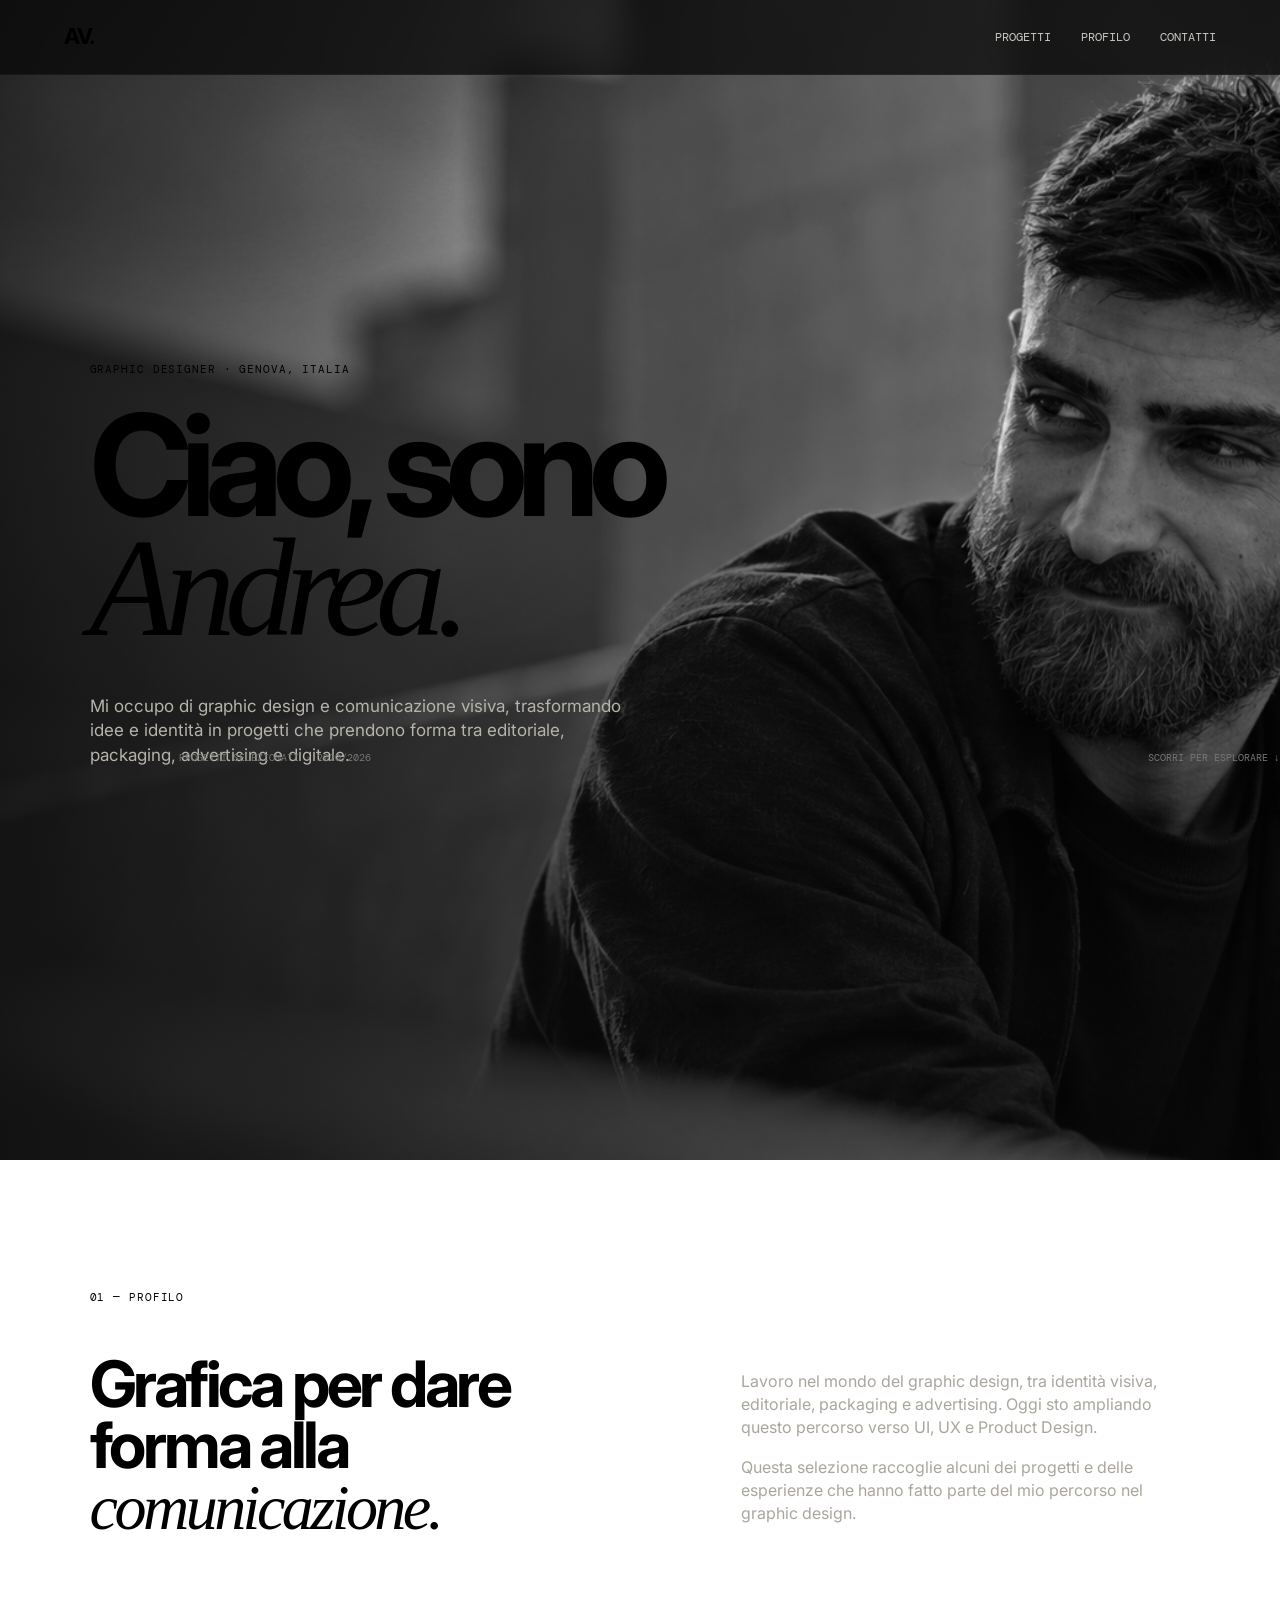
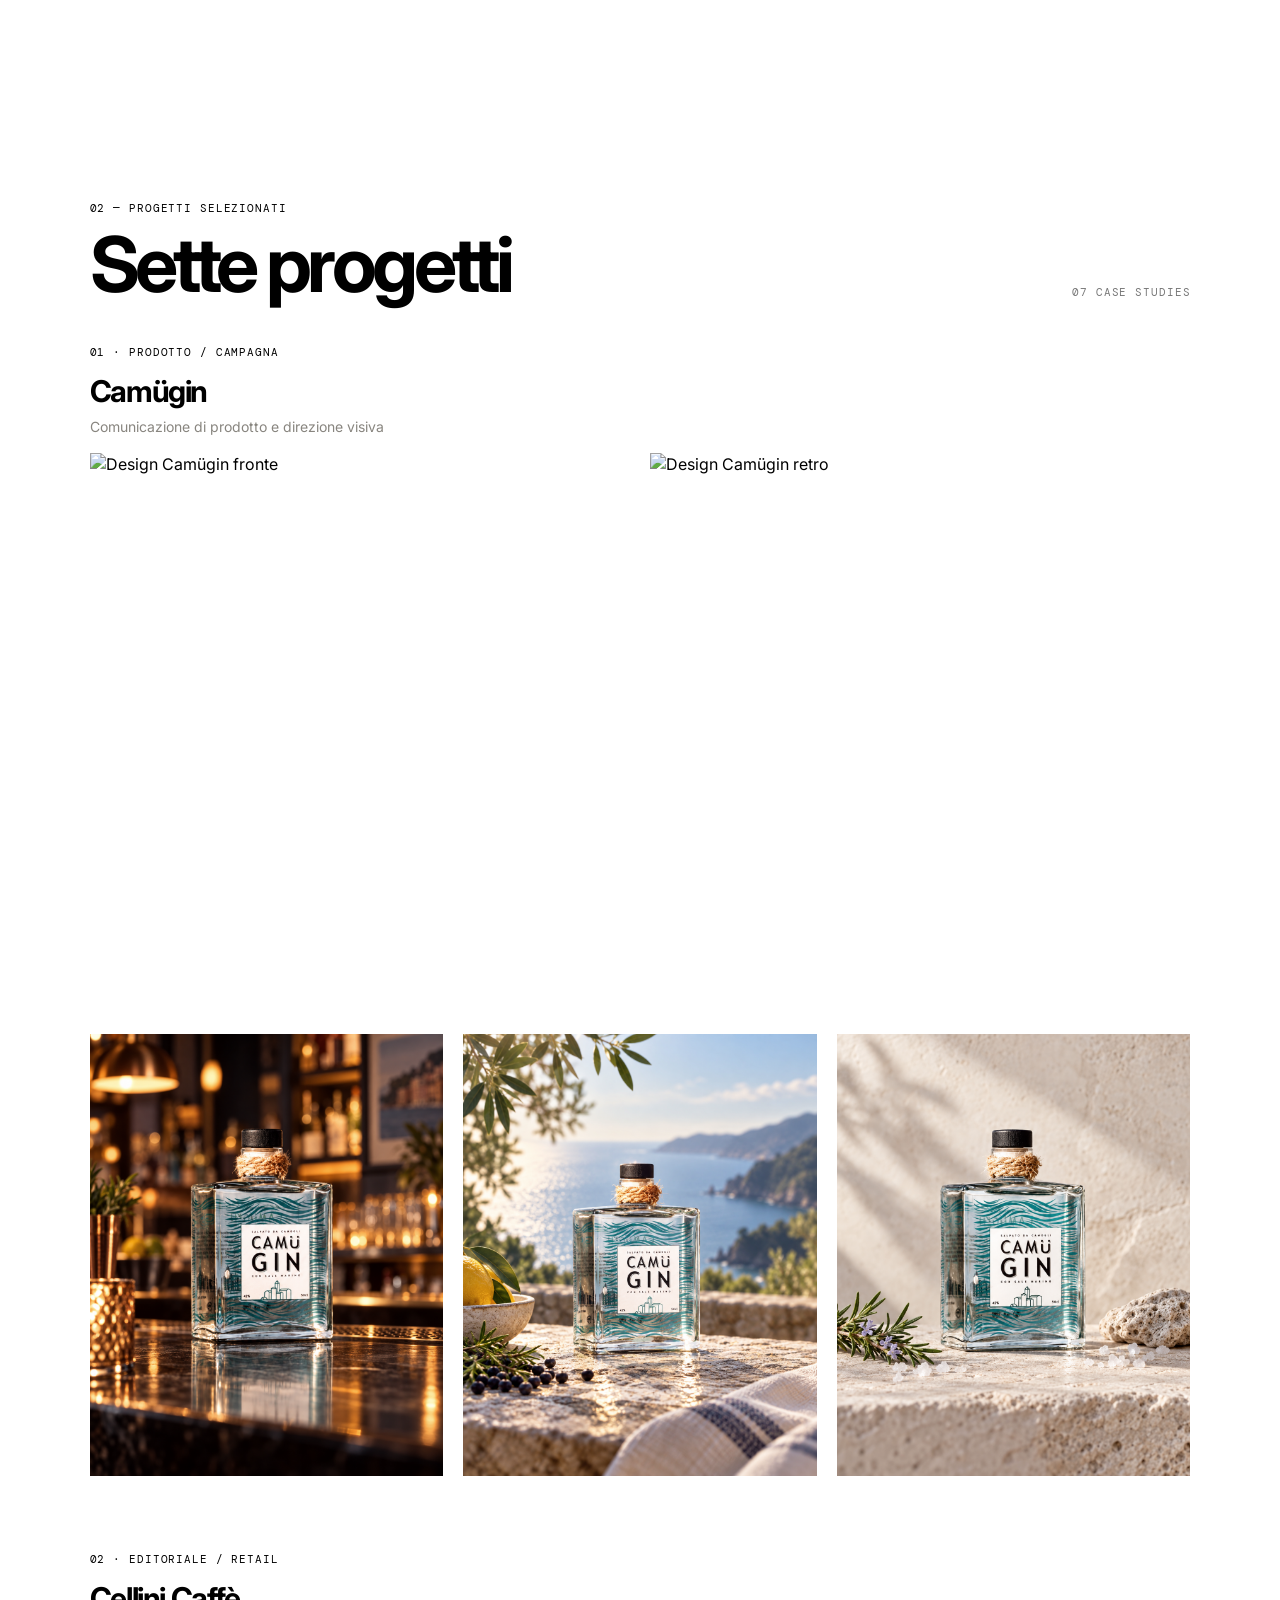
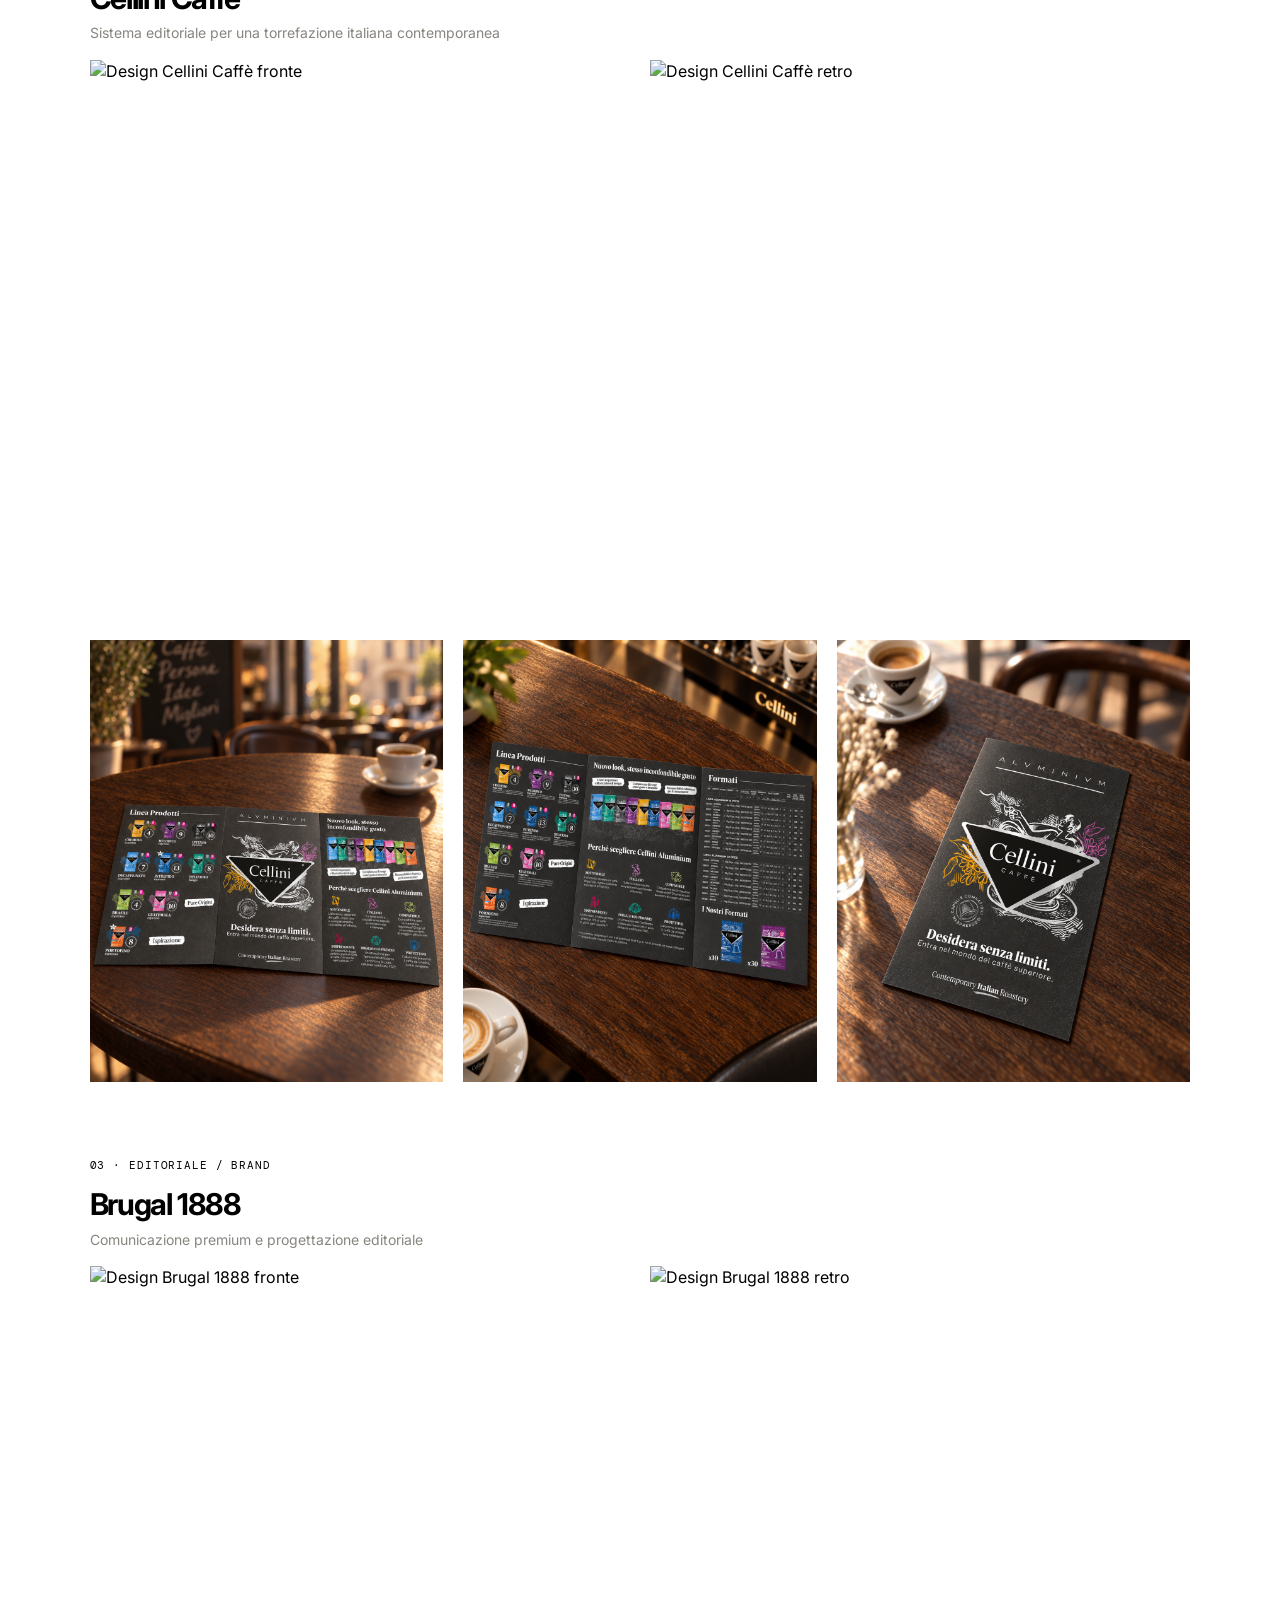
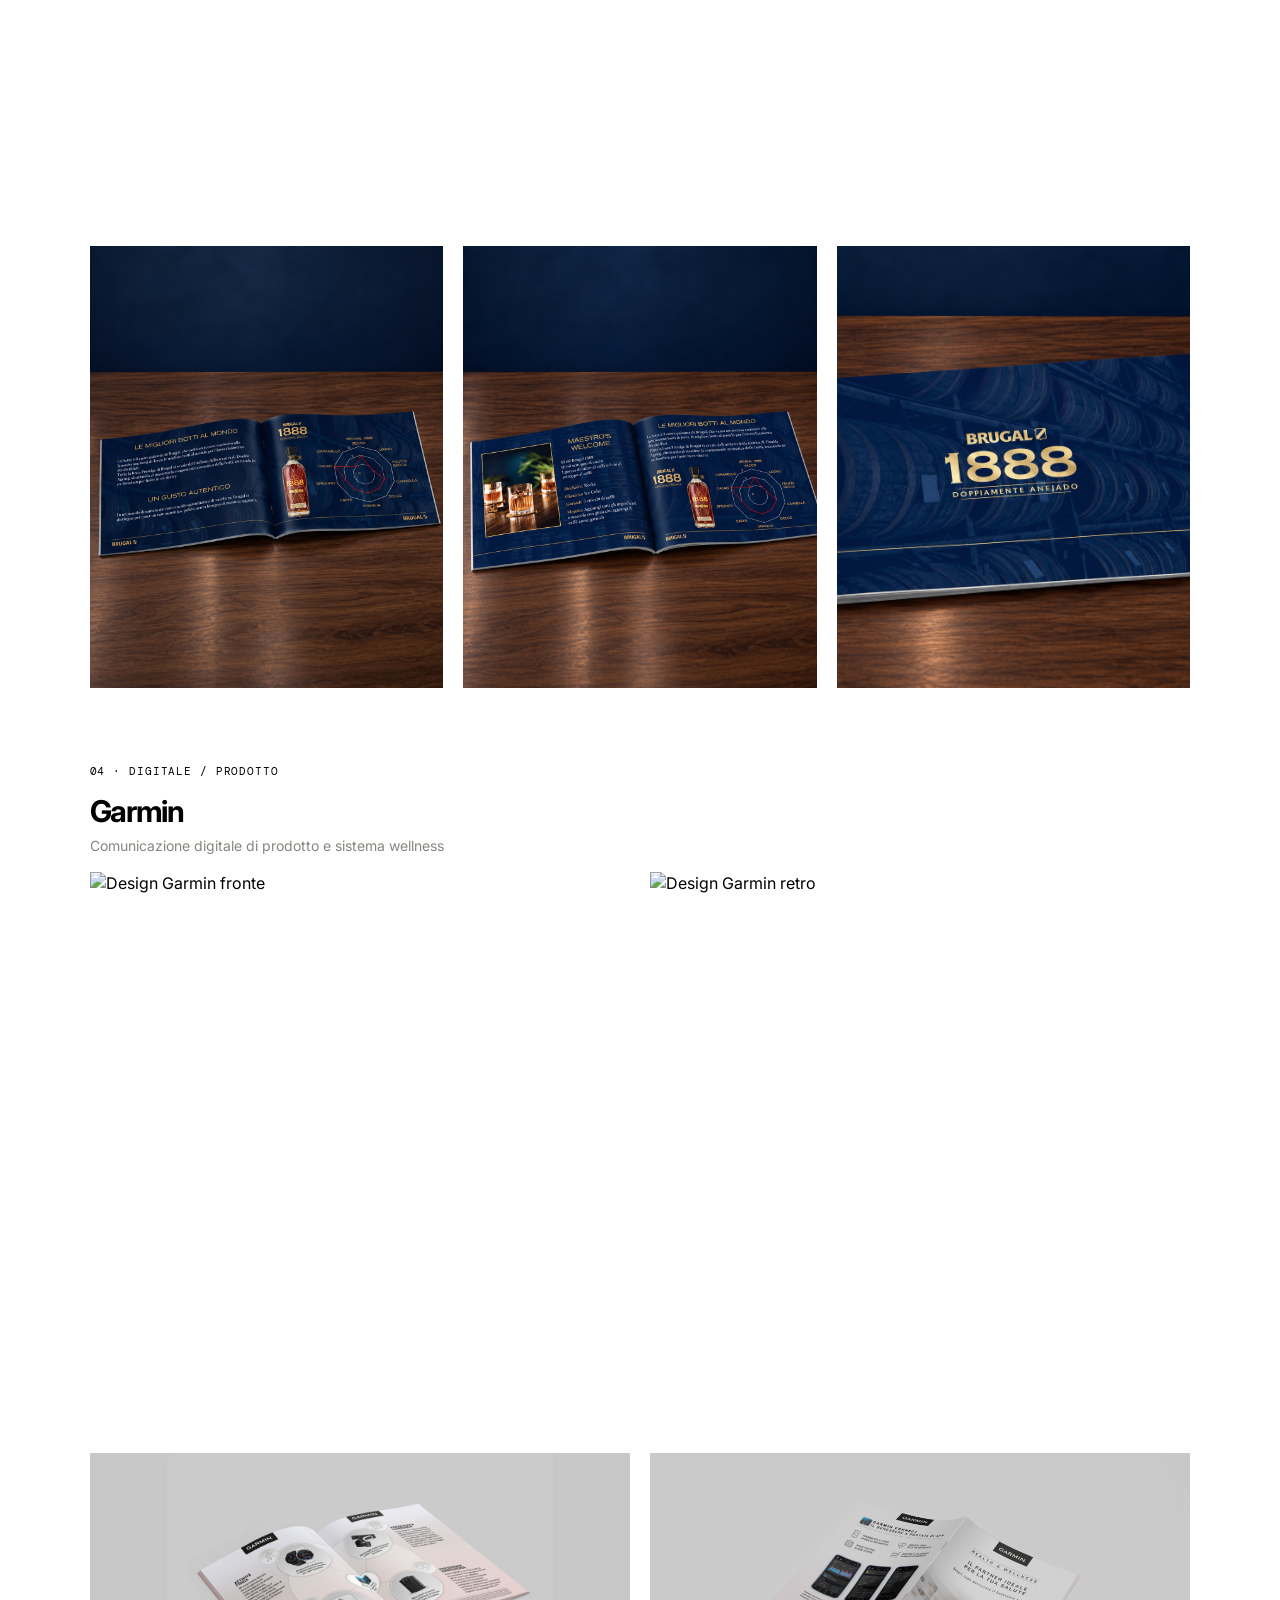
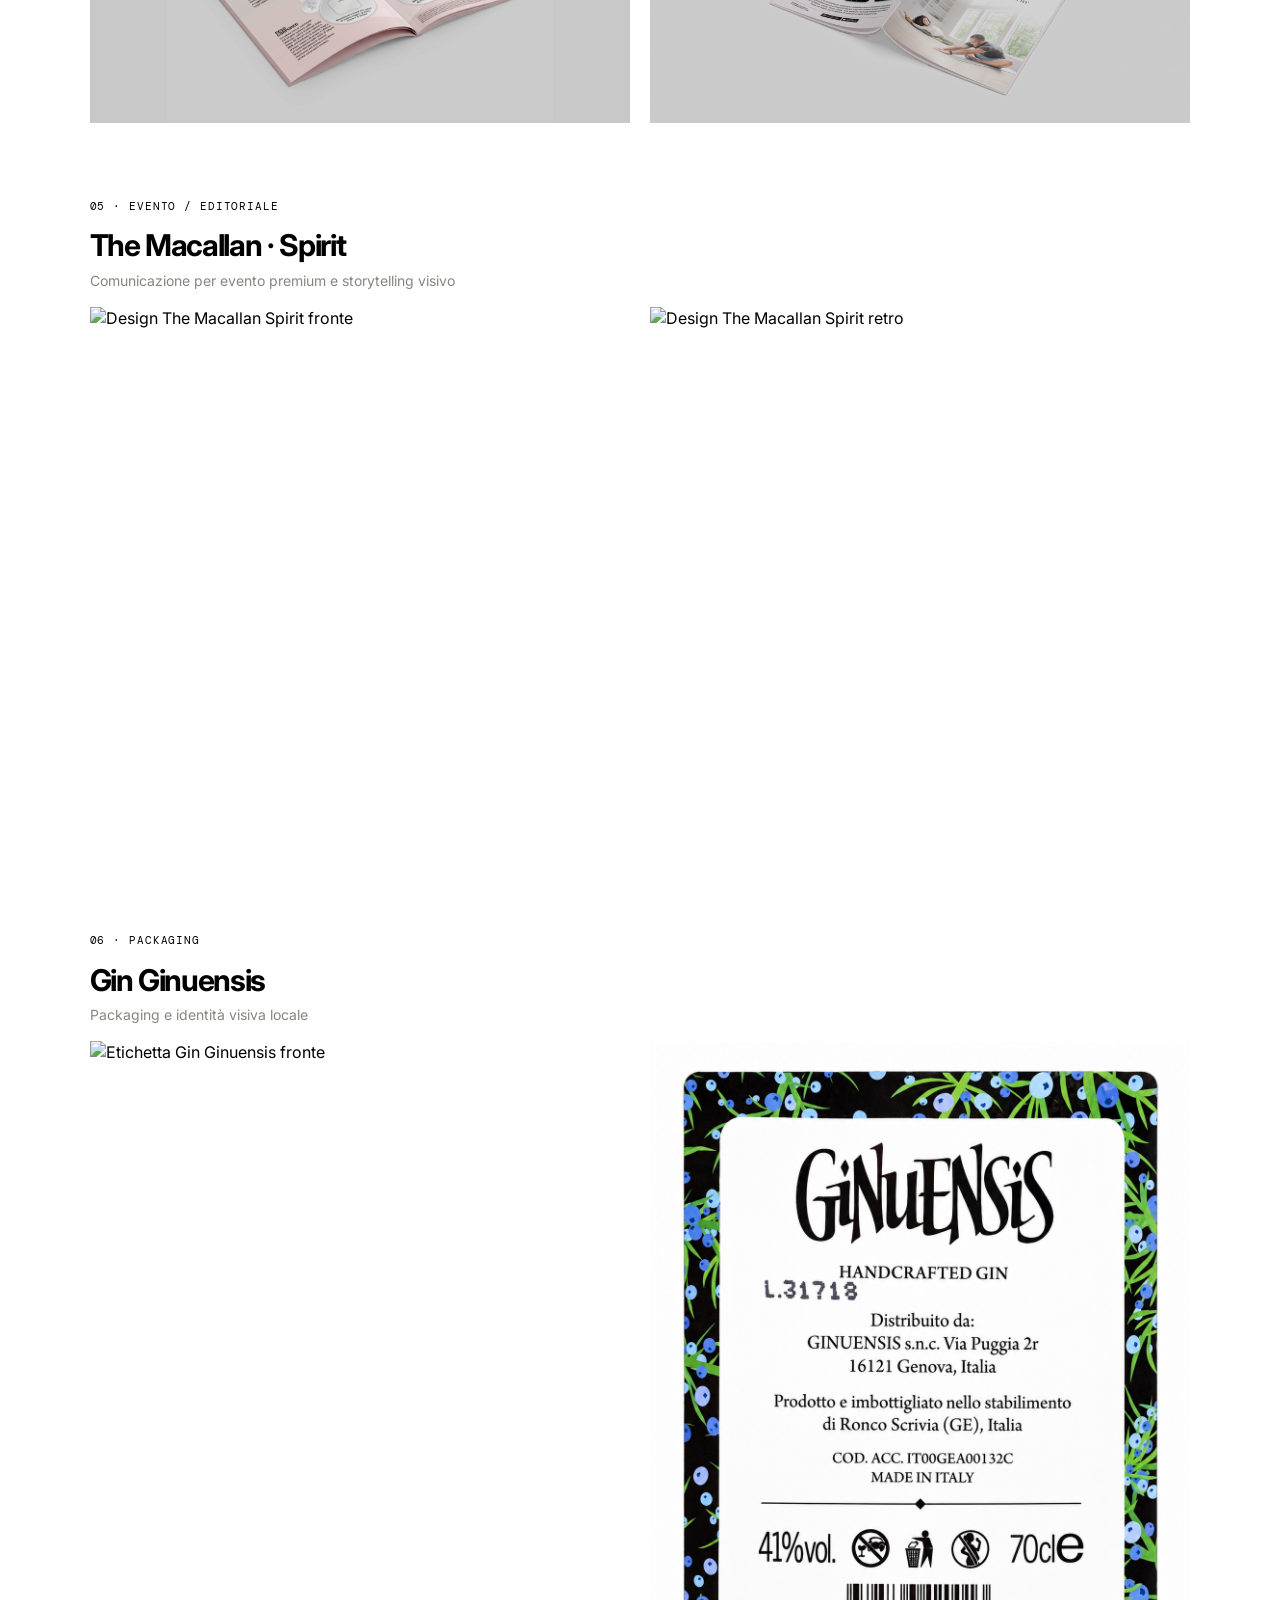
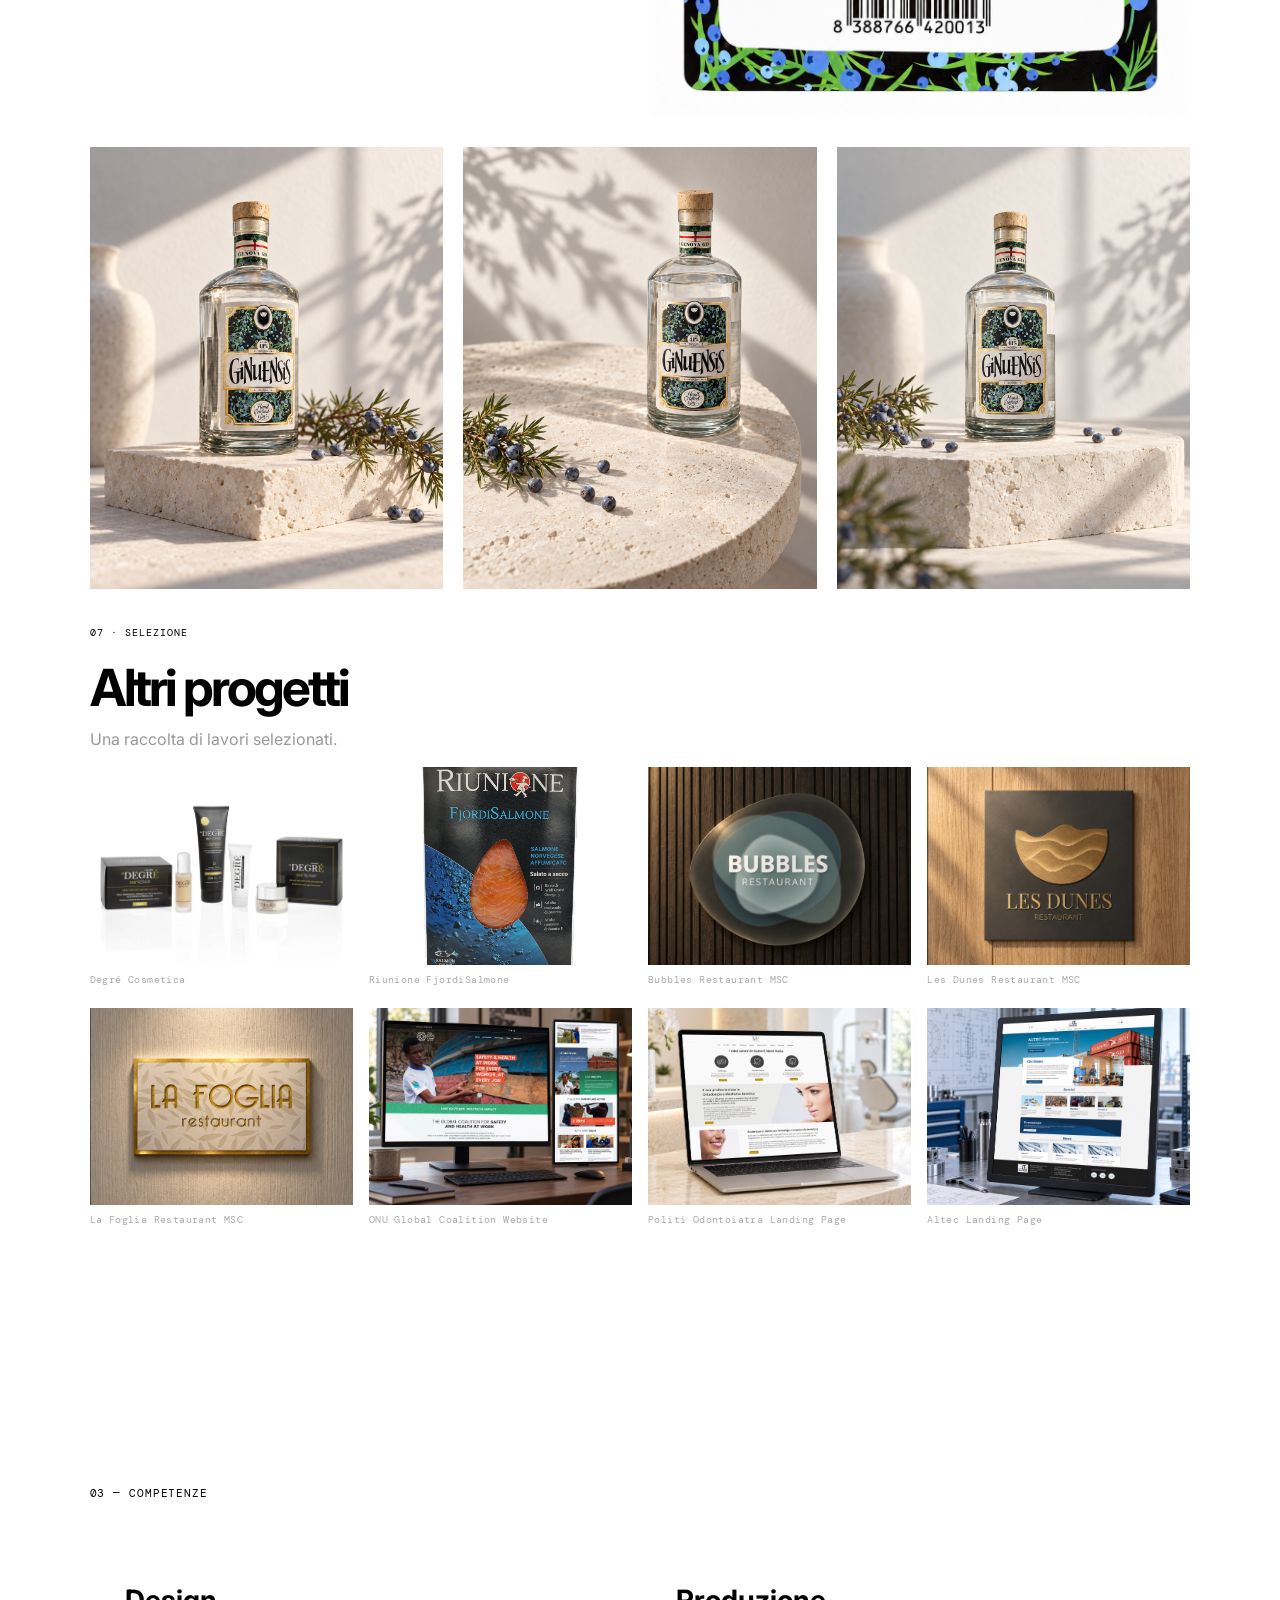
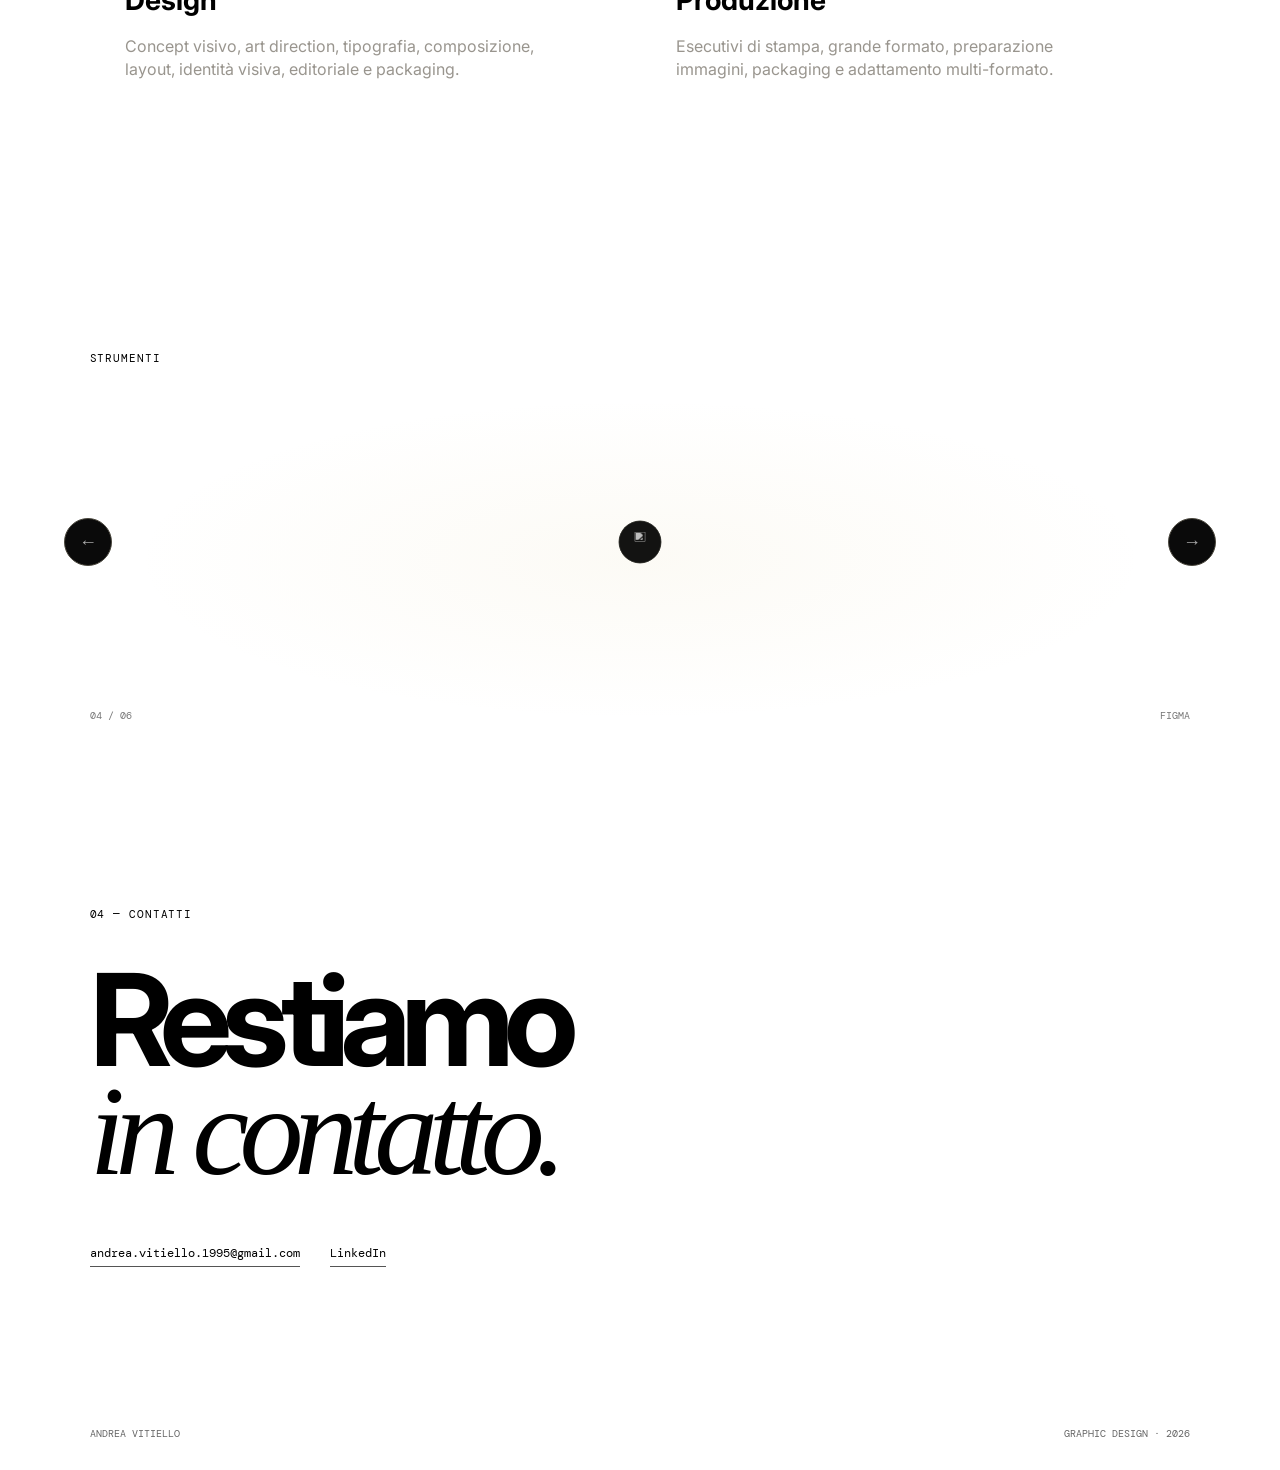
==== commit 3cd9e6be: "Add portrait background to portfolio hero" ====
--- a/index.html
+++ b/index.html
@@ -8,6 +8,7 @@
 <link rel="preconnect" href="https://fonts.googleapis.com"><link rel="preconnect" href="https://fonts.gstatic.com" crossorigin>
 <link href="https://fonts.googleapis.com/css2?family=DM+Mono:wght@400;500&family=Inter:wght@400;500;600;700&display=swap" rel="stylesheet">
 <link rel="stylesheet" href="andrea-portfolio/assets/css/style.css?v=portfolio-20260927">
+<link rel="stylesheet" href="andrea-portfolio/assets/css/hero.css?v=hero-20260927">
 </head>
 <body>
 <header class="nav" id="site-nav"><a class="brand" href="#top">AV<span>.</span></a><button class="menu" id="menu" aria-label="Apri menu">☰</button><nav><a href="#work">Progetti</a><a href="#about">Profilo</a><a href="#contact">Contatti</a></nav></header>
@@ -115,5 +116,4 @@
   </div>
 </div>
 <script src="andrea-portfolio/assets/js/main.js?v=portfolio-20260927"></script>
-</body></html>
-:root{--bg:#0a0a0a;--fg:#f2f0eb;--muted:#96938c;--line:#2a2a28;--acc+</body></html>
--- a/andrea-portfolio/assets/css/hero.css
+++ b/andrea-portfolio/assets/css/hero.css
@@ -0,0 +1,33 @@
+.hero {
+  isolation: isolate;
+  background:
+    linear-gradient(90deg, rgba(10, 10, 10, .2), rgba(10, 10, 10, .03) 68%),
+    url('../images/andrea-hero.png') center / cover no-repeat;
+}
+
+.hero::before {
+  content: '';
+  position: absolute;
+  inset: 0;
+  z-index: -1;
+  background:
+    linear-gradient(90deg, rgba(10, 10, 10, .8) 0%, rgba(10, 10, 10, .42) 38%, rgba(10, 10, 10, .06) 74%),
+    linear-gradient(0deg, rgba(10, 10, 10, .34), transparent 52%);
+}
+
+.hero > * {
+  position: relative;
+  z-index: 1;
+}
+
+@media (max-width: 800px) {
+  .hero {
+    background-position: 61% center;
+  }
+
+  .hero::before {
+    background:
+      linear-gradient(90deg, rgba(10, 10, 10, .82) 0%, rgba(10, 10, 10, .48) 60%, rgba(10, 10, 10, .18) 100%),
+      linear-gradient(0deg, rgba(10, 10, 10, .42), transparent 60%);
+  }
+}
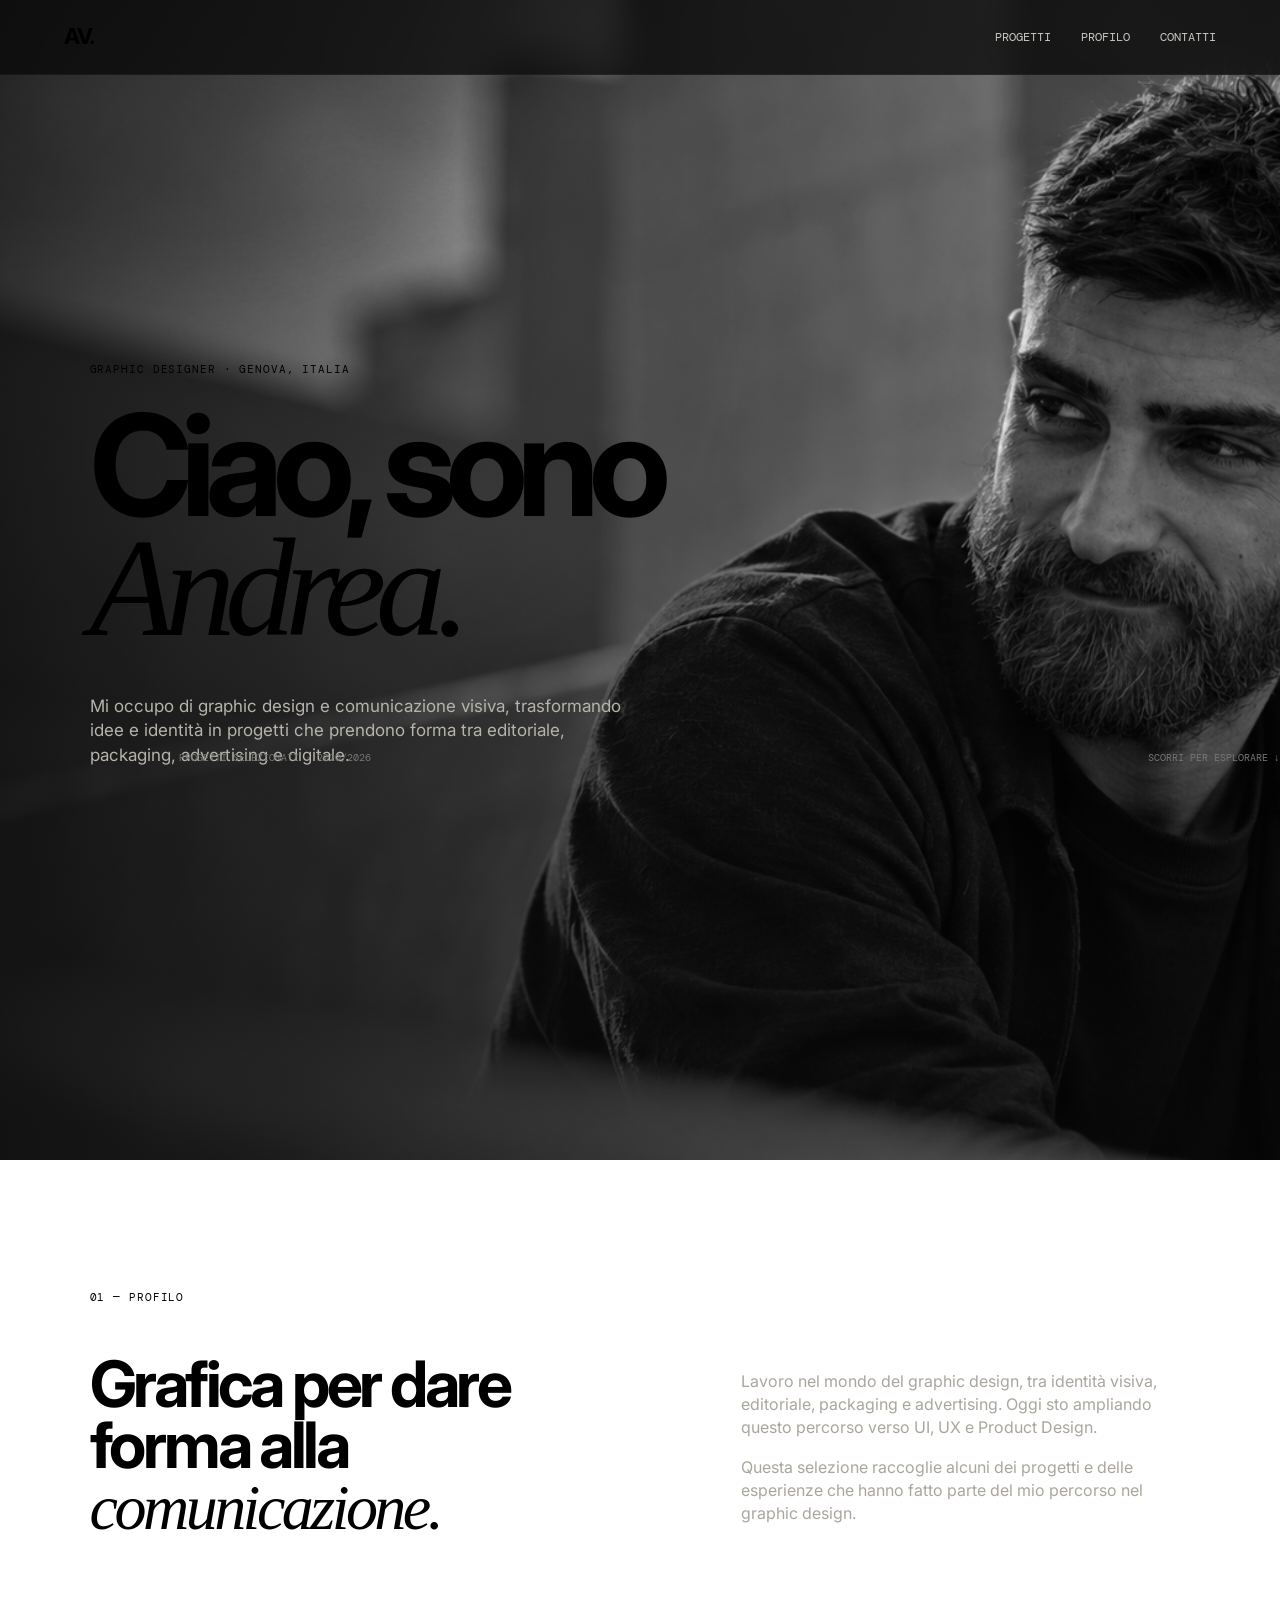
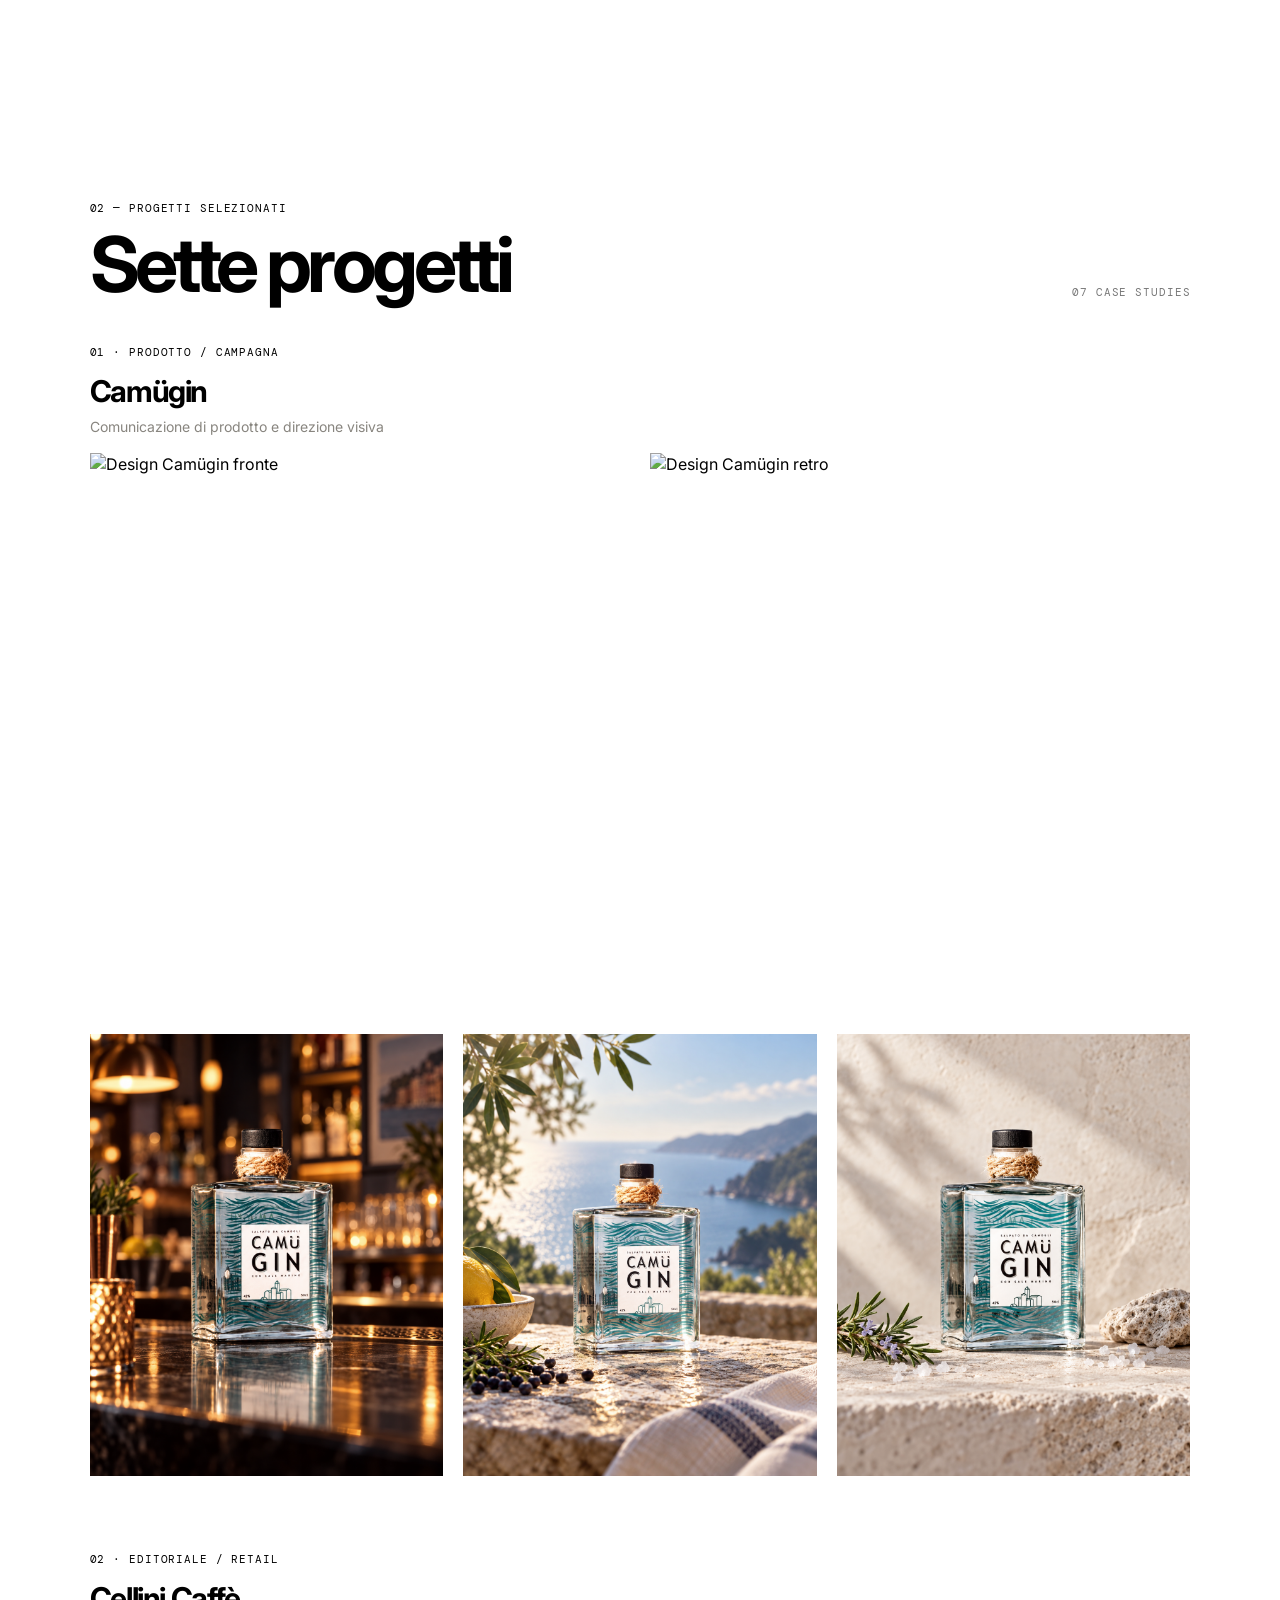
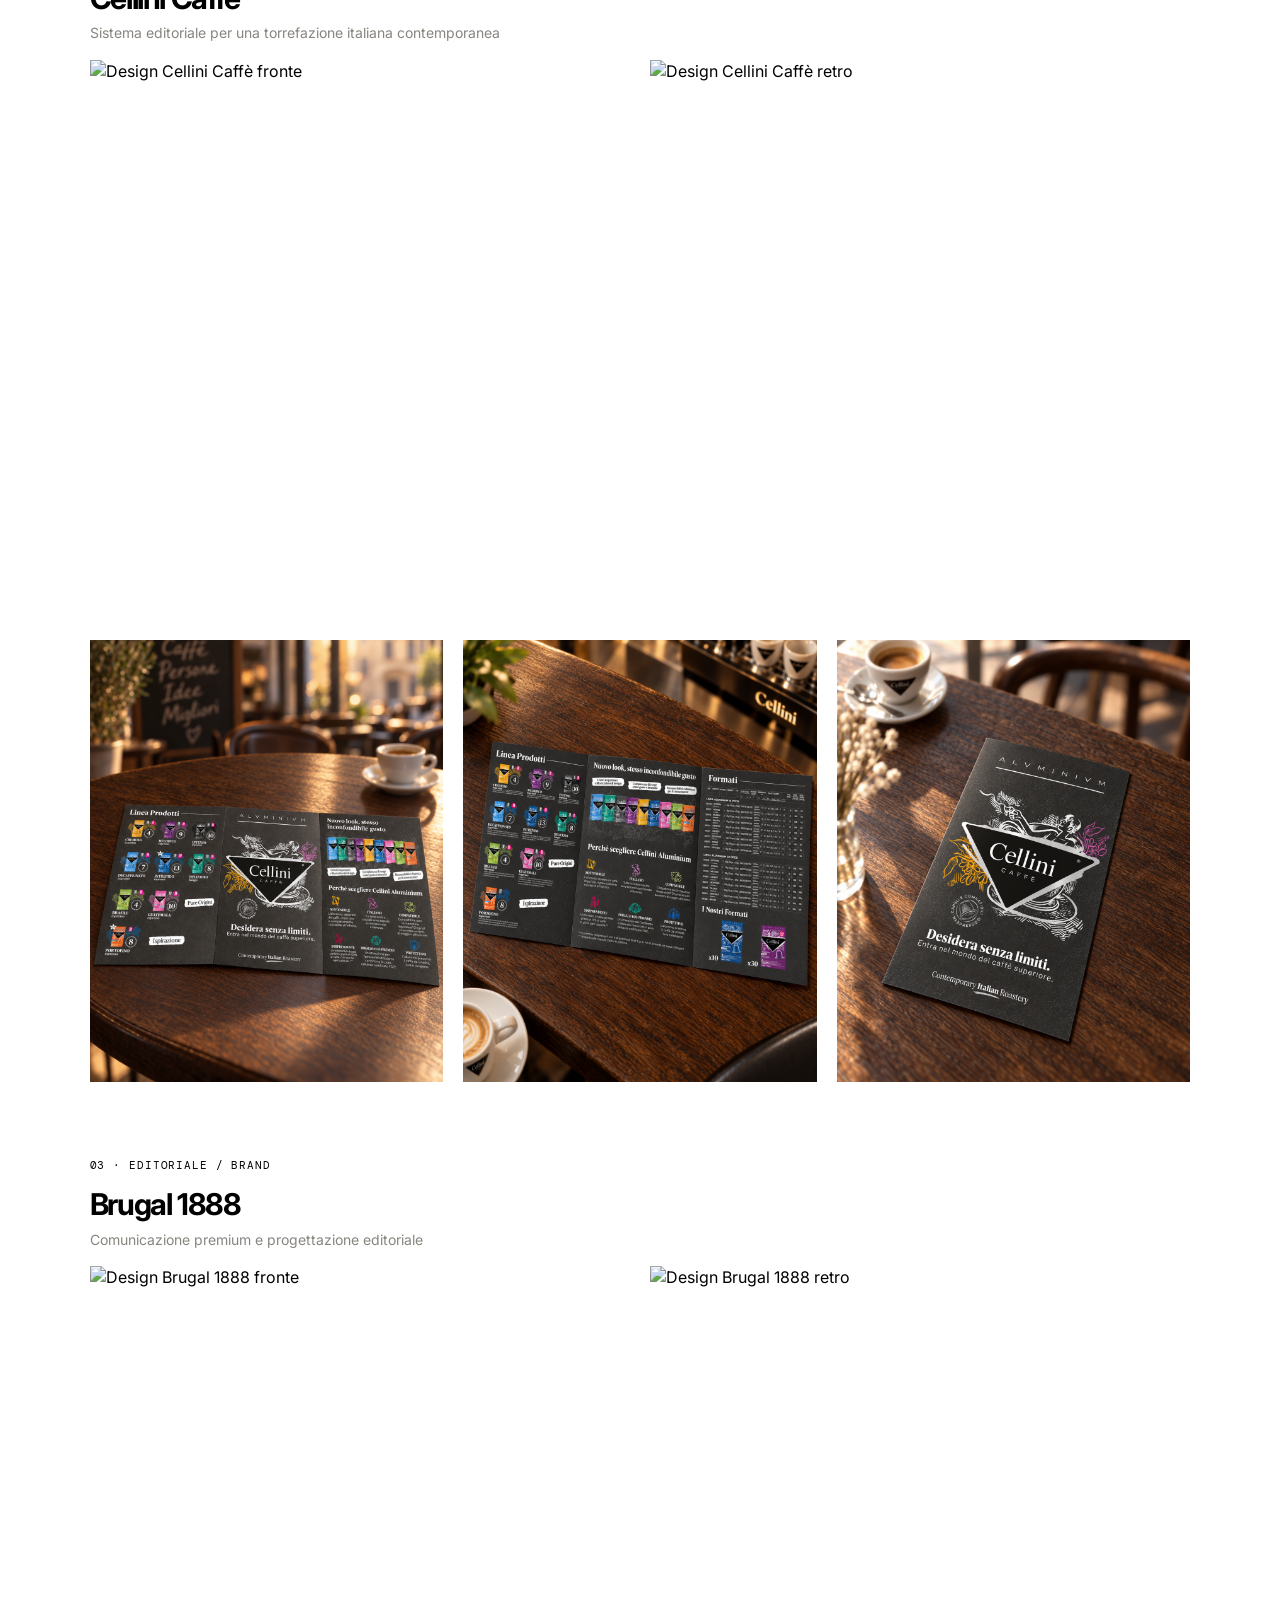
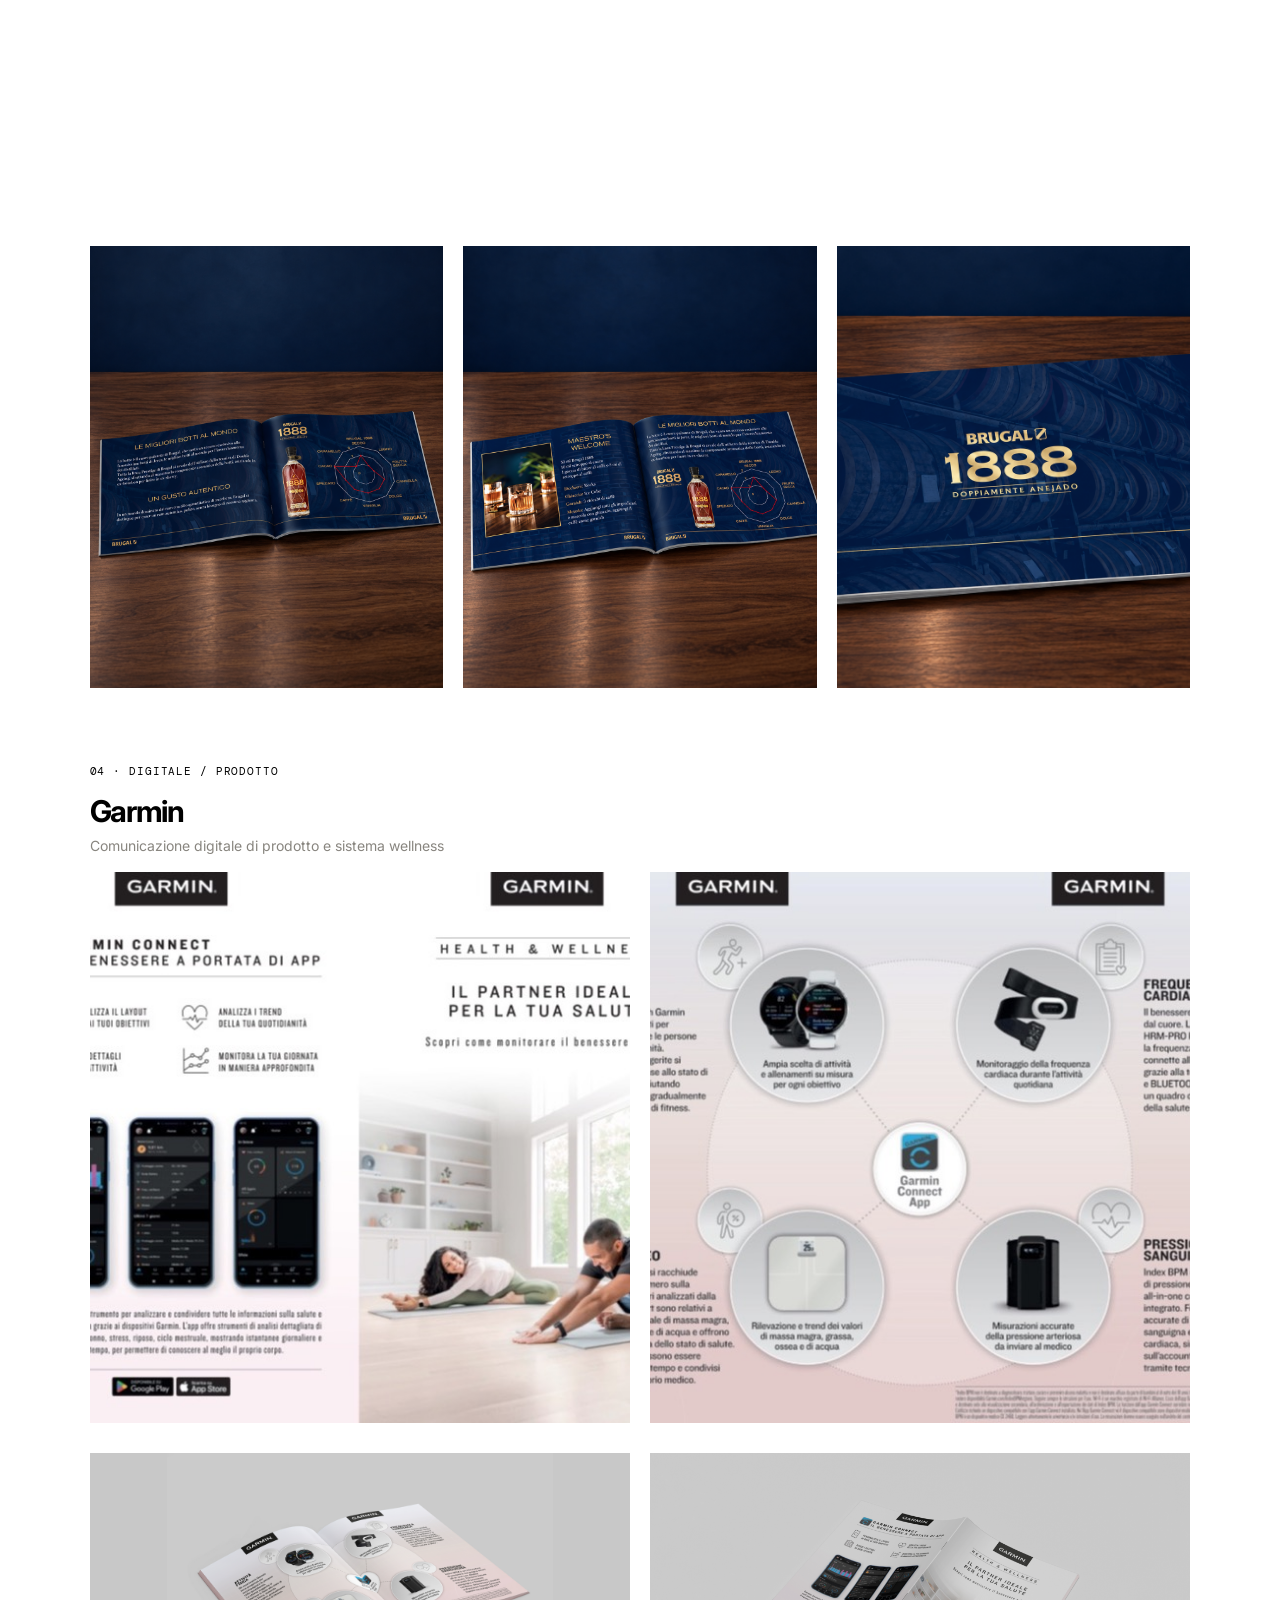
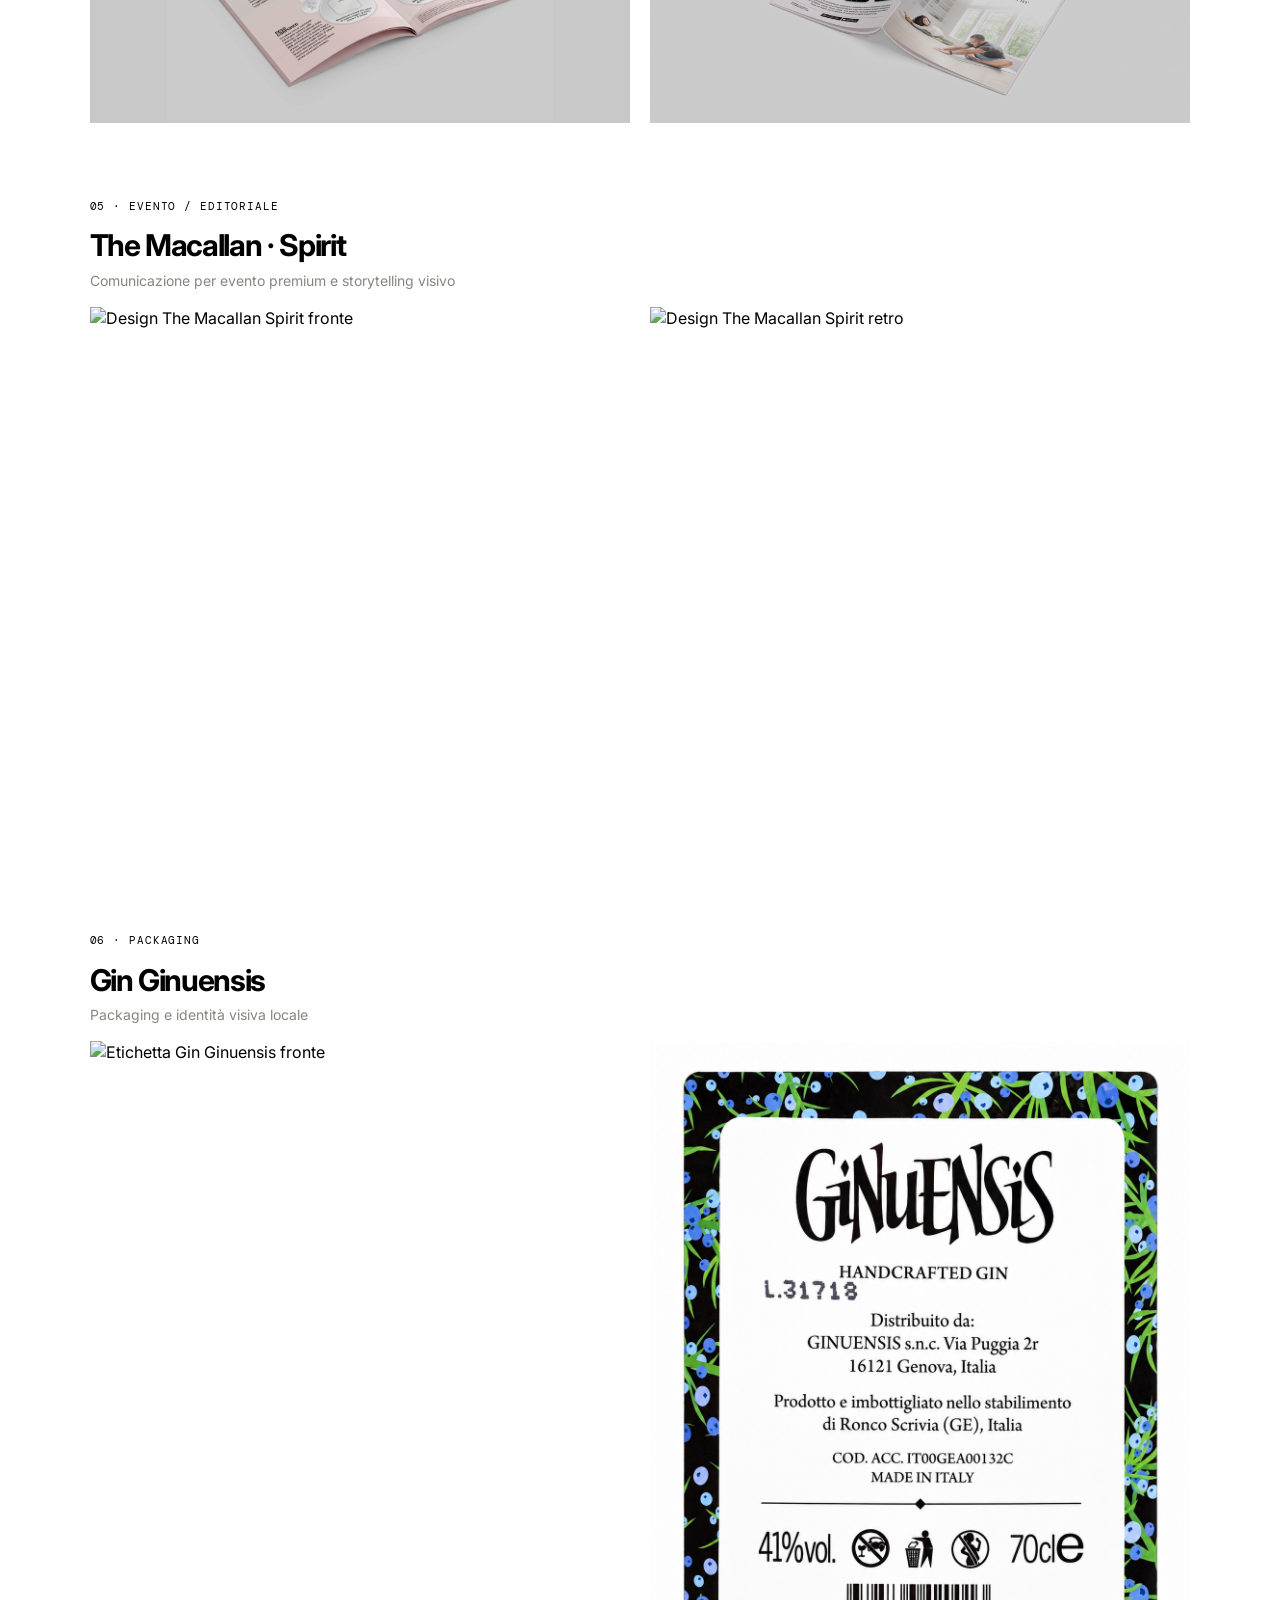
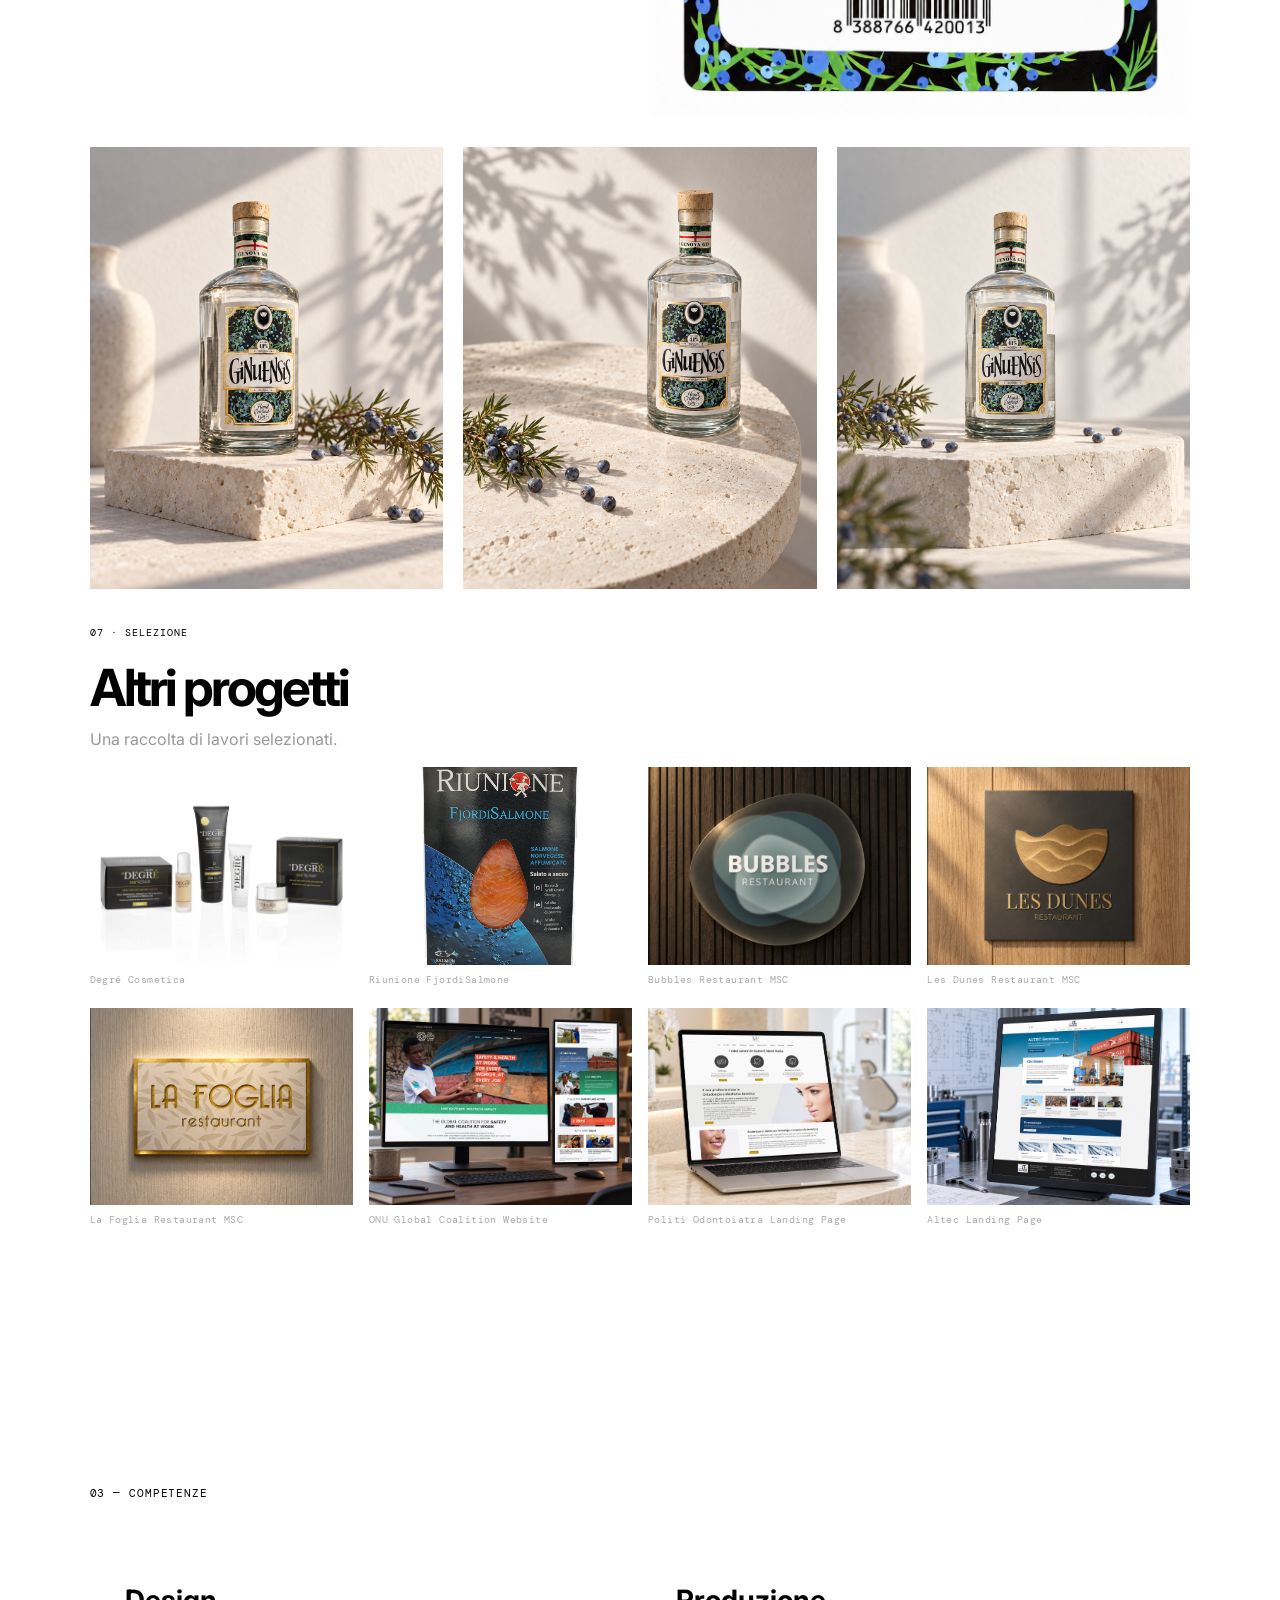
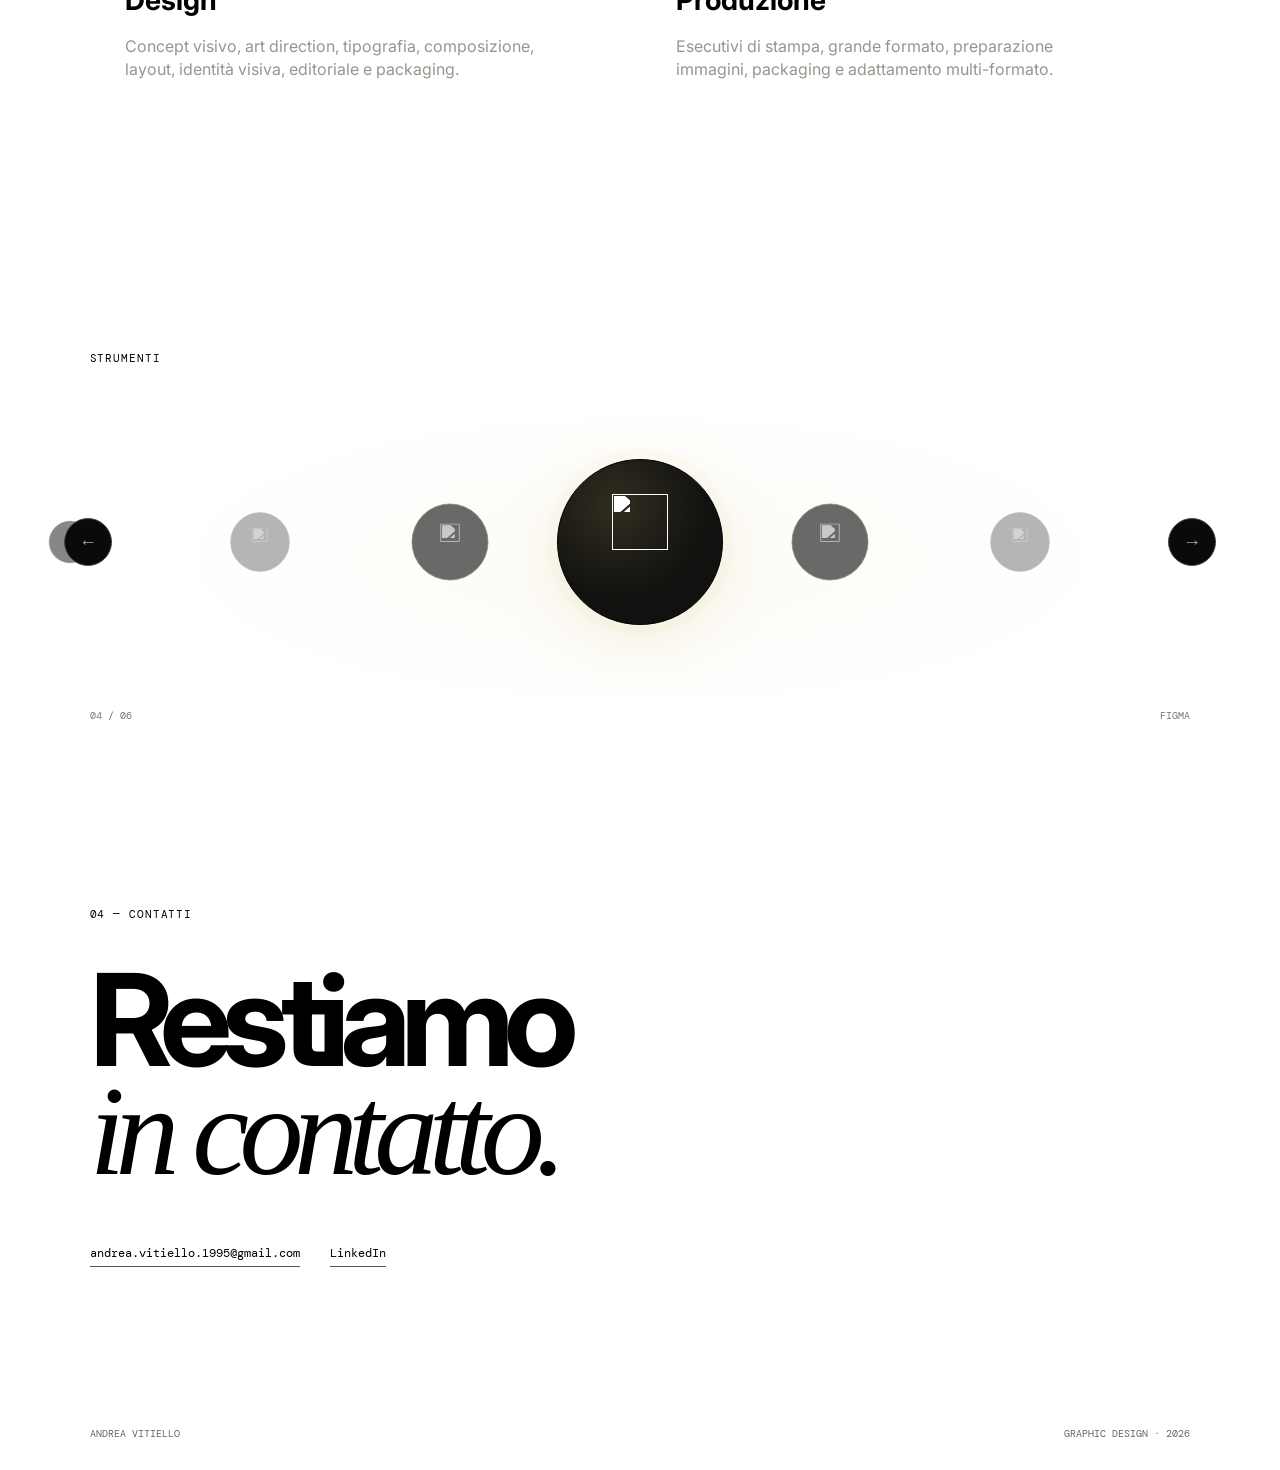
==== commit ca864bb6: "Crop Garmin artwork to remove print marks" ====
--- a/index.html
+++ b/index.html
@@ -46,7 +46,7 @@
     <figure class="project-mockup-card"><img src="andrea-portfolio/assets/images/brugal-mockup-cover.png" alt="Copertina del catalogo Brugal 1888" loading="lazy"></figure>
   </div>
 </section>
-<article class="card" data-project="garmin"><div class="project-design-grid" aria-label="Design Garmin, fronte e retro"><img src="andrea-portfolio/assets/images/garmin-1.jpg" alt="Design Garmin fronte" loading="lazy"><img src="andrea-portfolio/assets/images/garmin-2.jpg" alt="Design Garmin retro" loading="lazy"></div><div class="card-info"><span>04 · DIGITALE / PRODOTTO</span><h3>Garmin</h3><p>Comunicazione digitale di prodotto e sistema wellness</p></div></article>
+<article class="card" data-project="garmin"><div class="project-design-grid" aria-label="Design Garmin, fronte e retro"><img src="andrea-portfolio/assets/images/garmin-1-cropped.jpg" alt="Design Garmin fronte" loading="lazy"><img src="andrea-portfolio/assets/images/garmin-2-cropped.jpg" alt="Design Garmin retro" loading="lazy"></div><div class="card-info"><span>04 · DIGITALE / PRODOTTO</span><h3>Garmin</h3><p>Comunicazione digitale di prodotto e sistema wellness</p></div></article>
 <section class="project-mockup" aria-label="Mockup Garmin">
   <div class="project-mockup-grid project-mockup-grid--two">
     <figure class="project-mockup-card"><img src="andrea-portfolio/assets/images/garmin-mockup-interior.png" alt="Mockup Garmin: interno del dépliant aperto" loading="lazy"></figure>
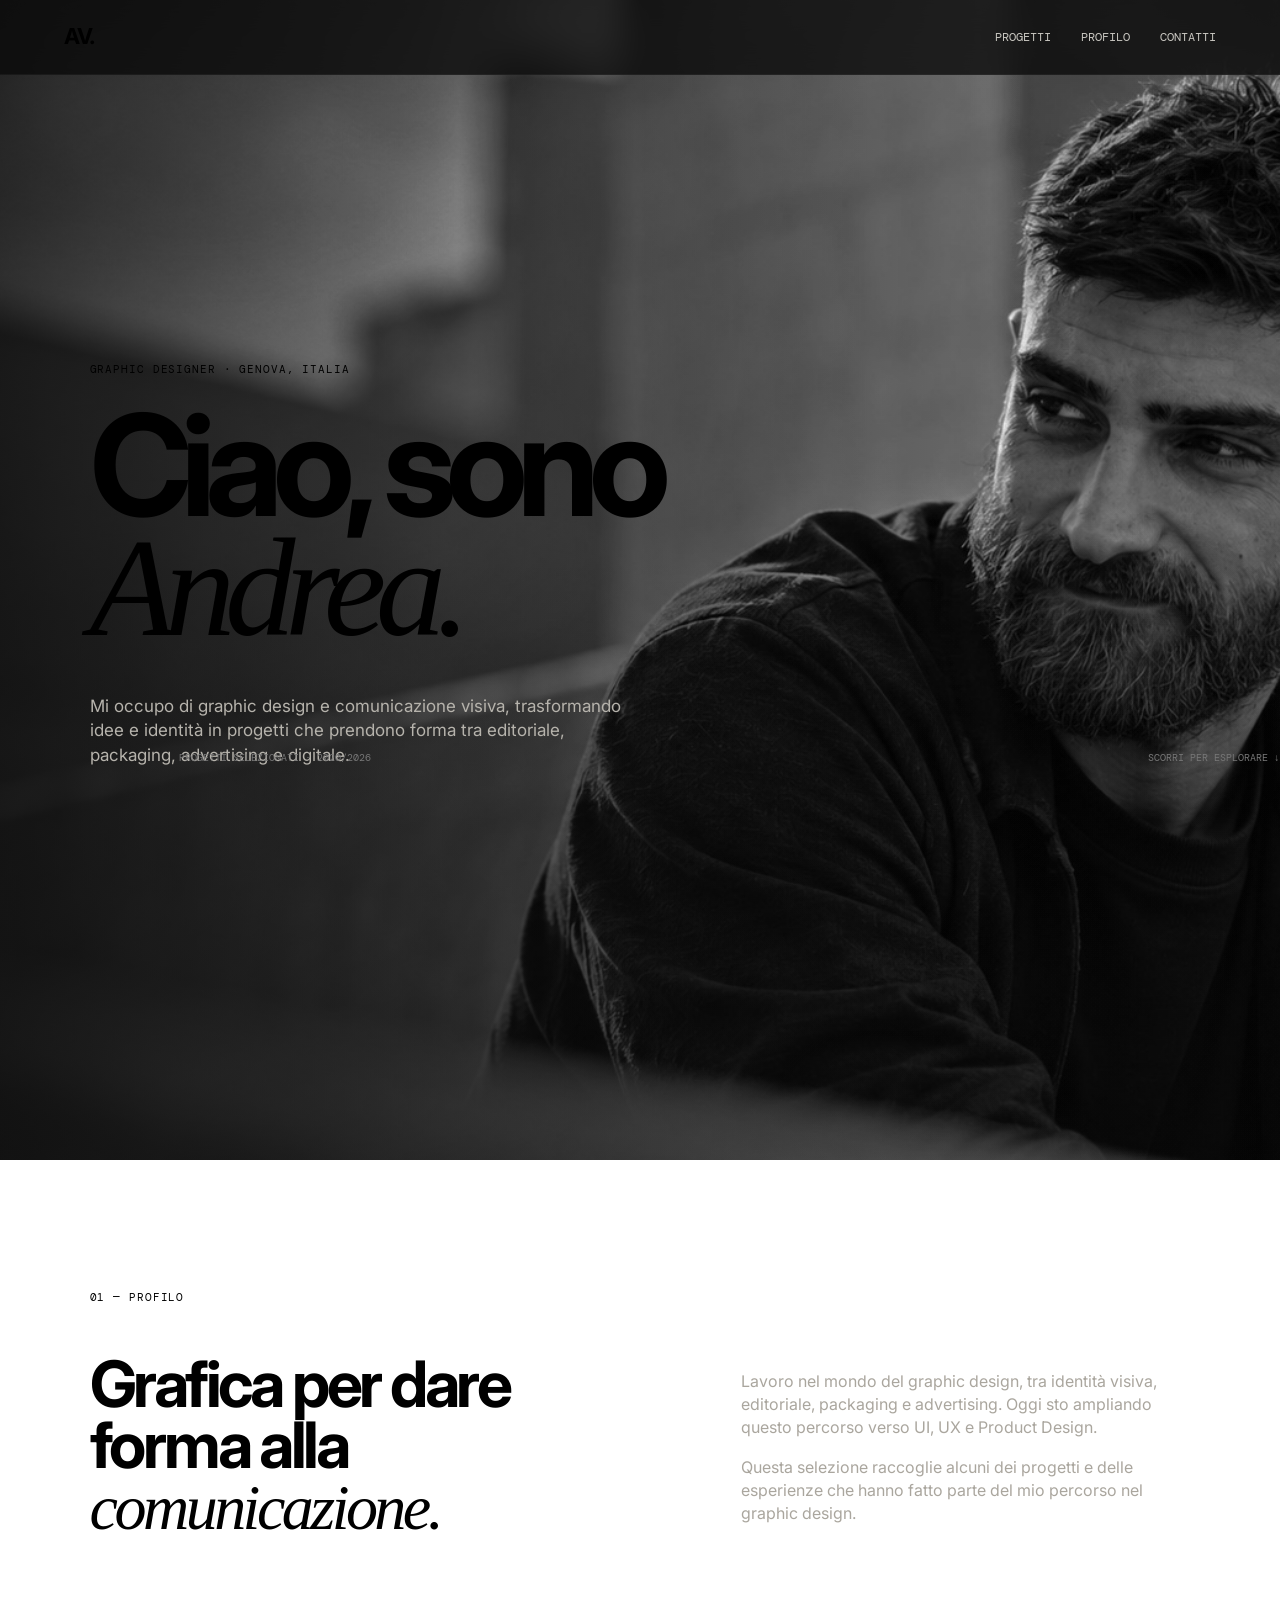
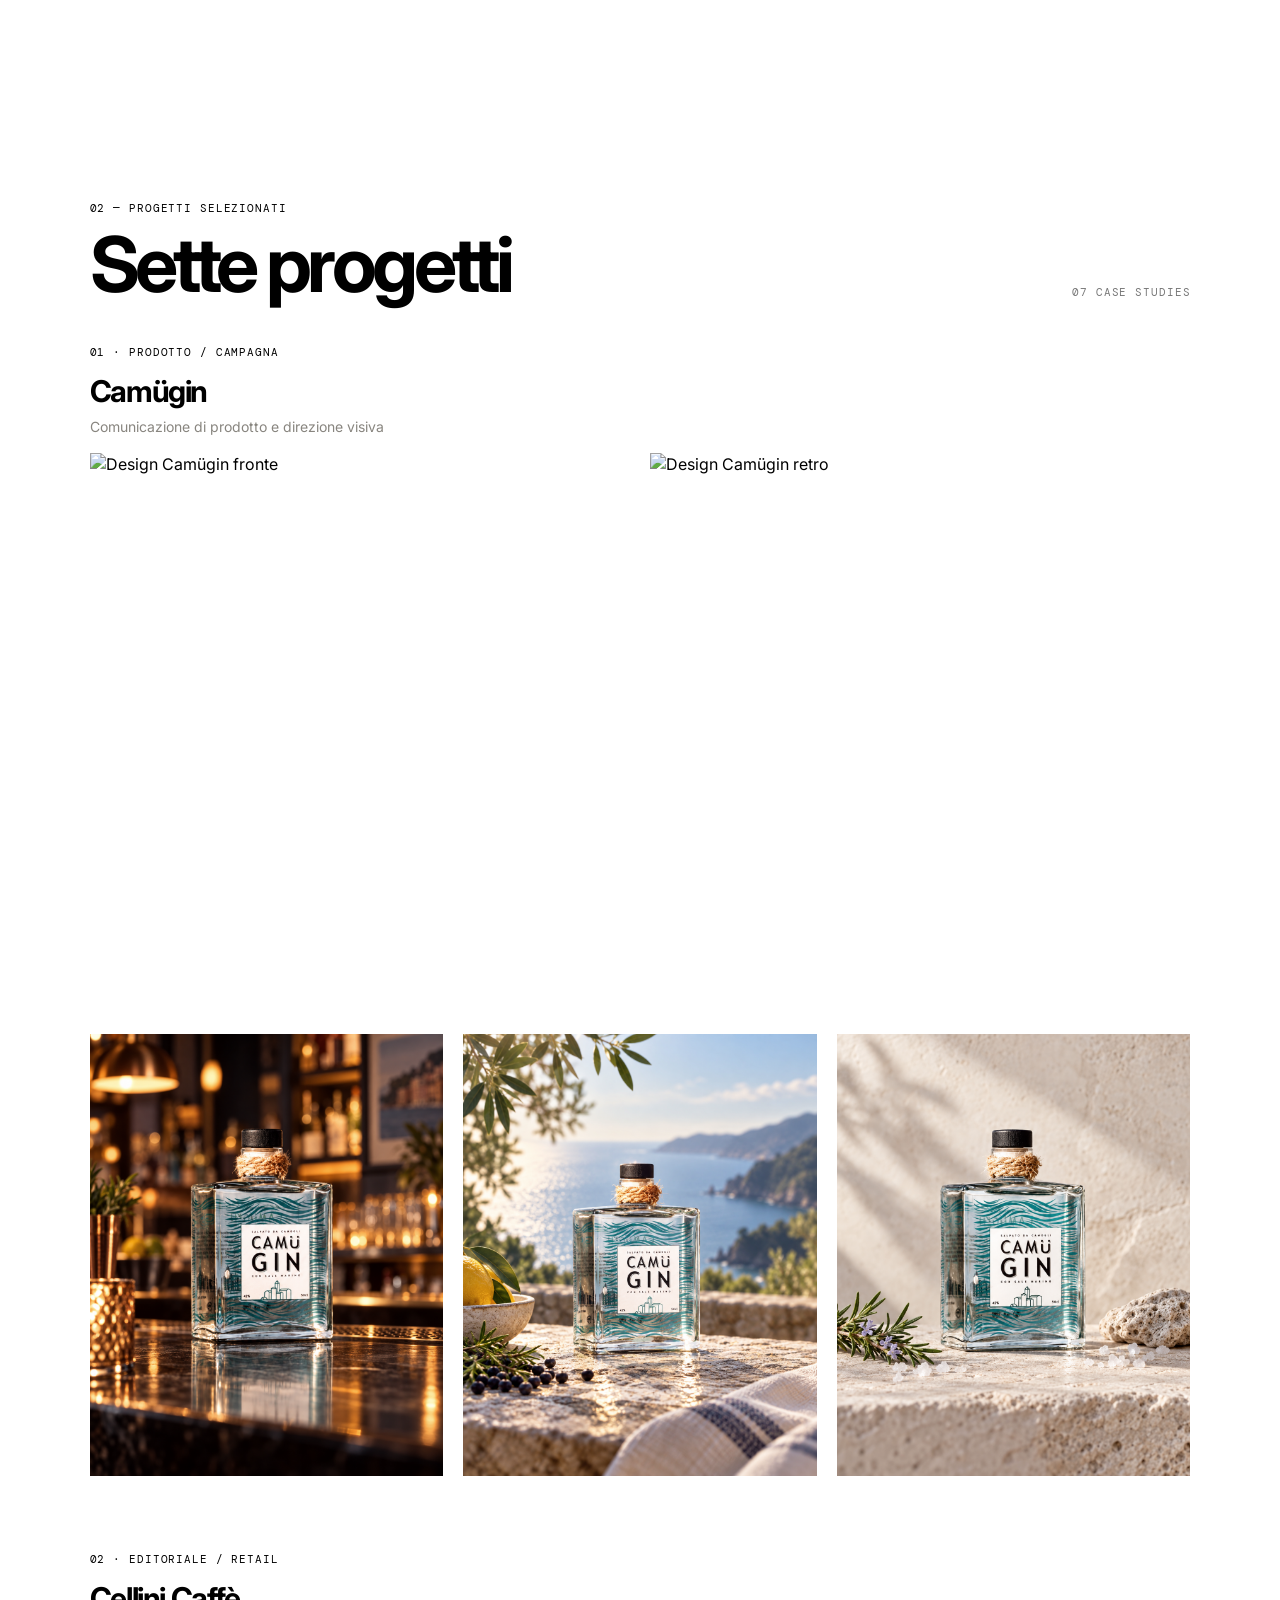
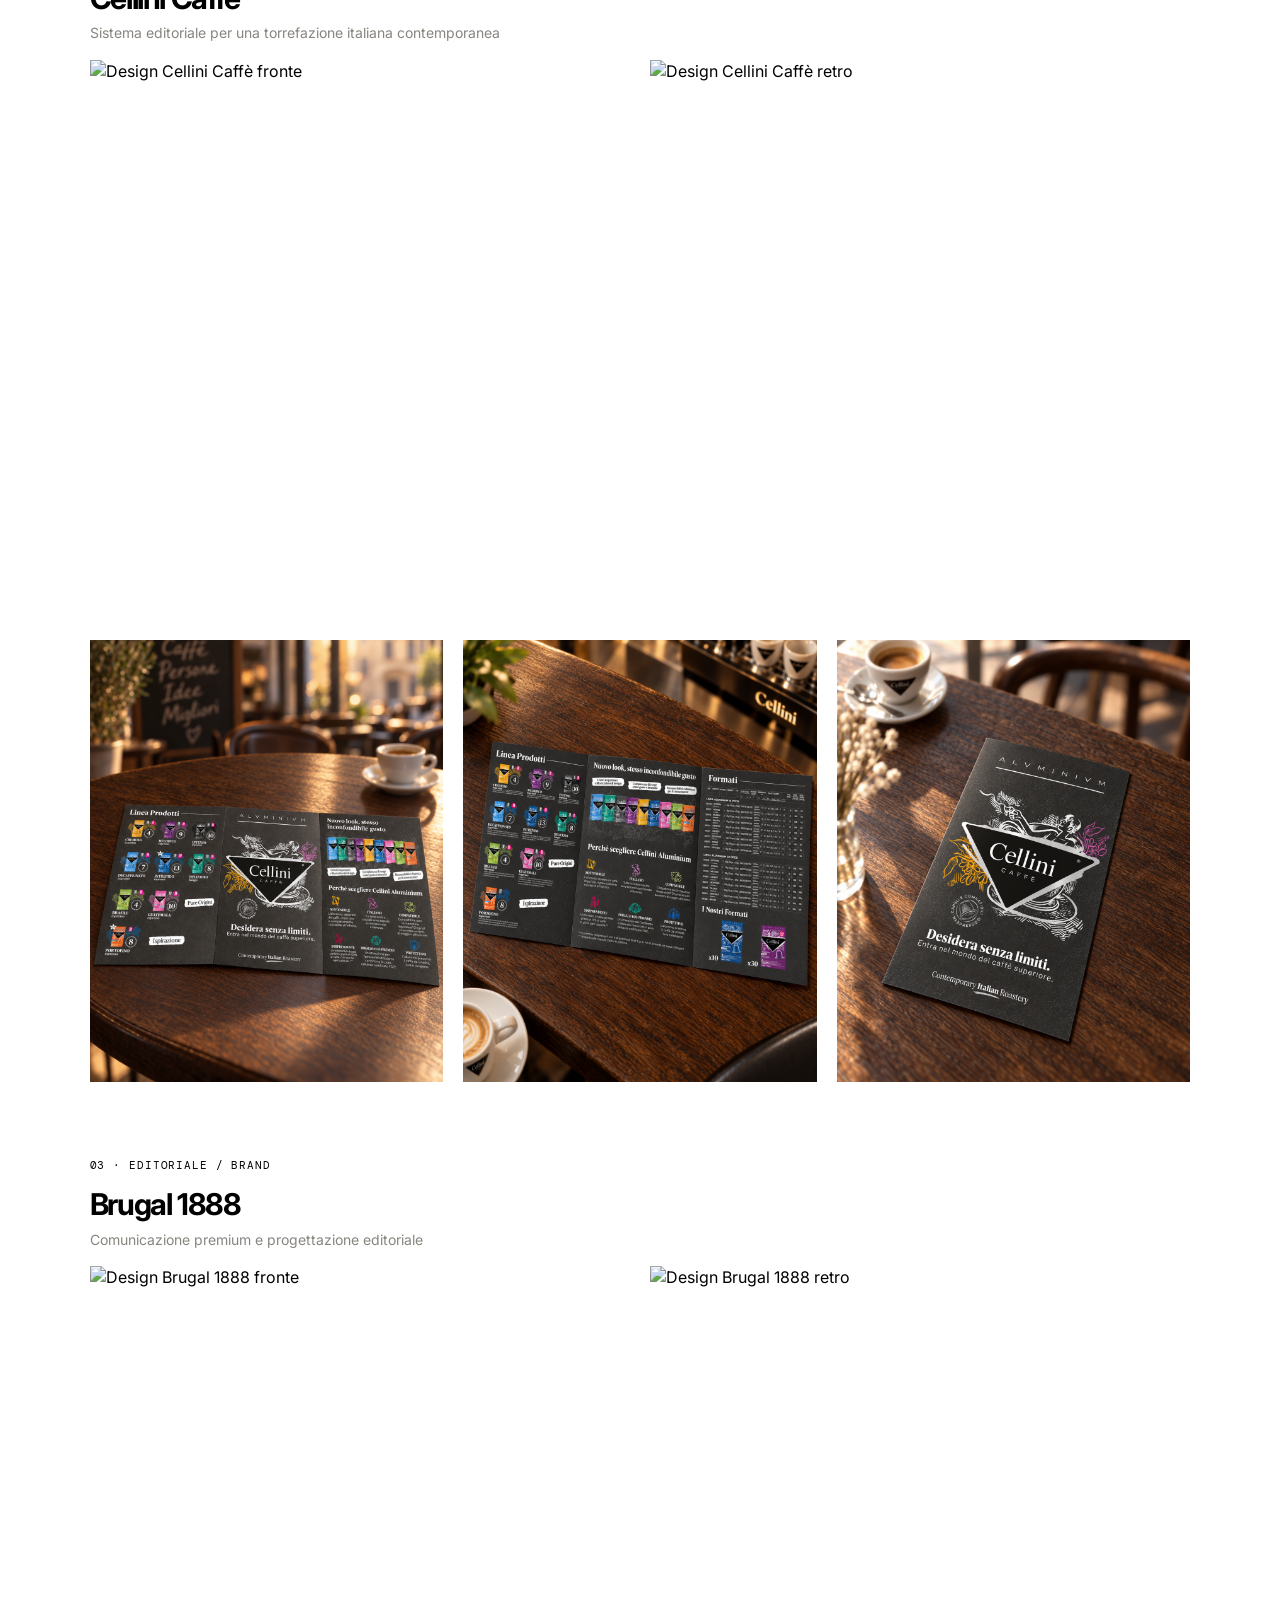
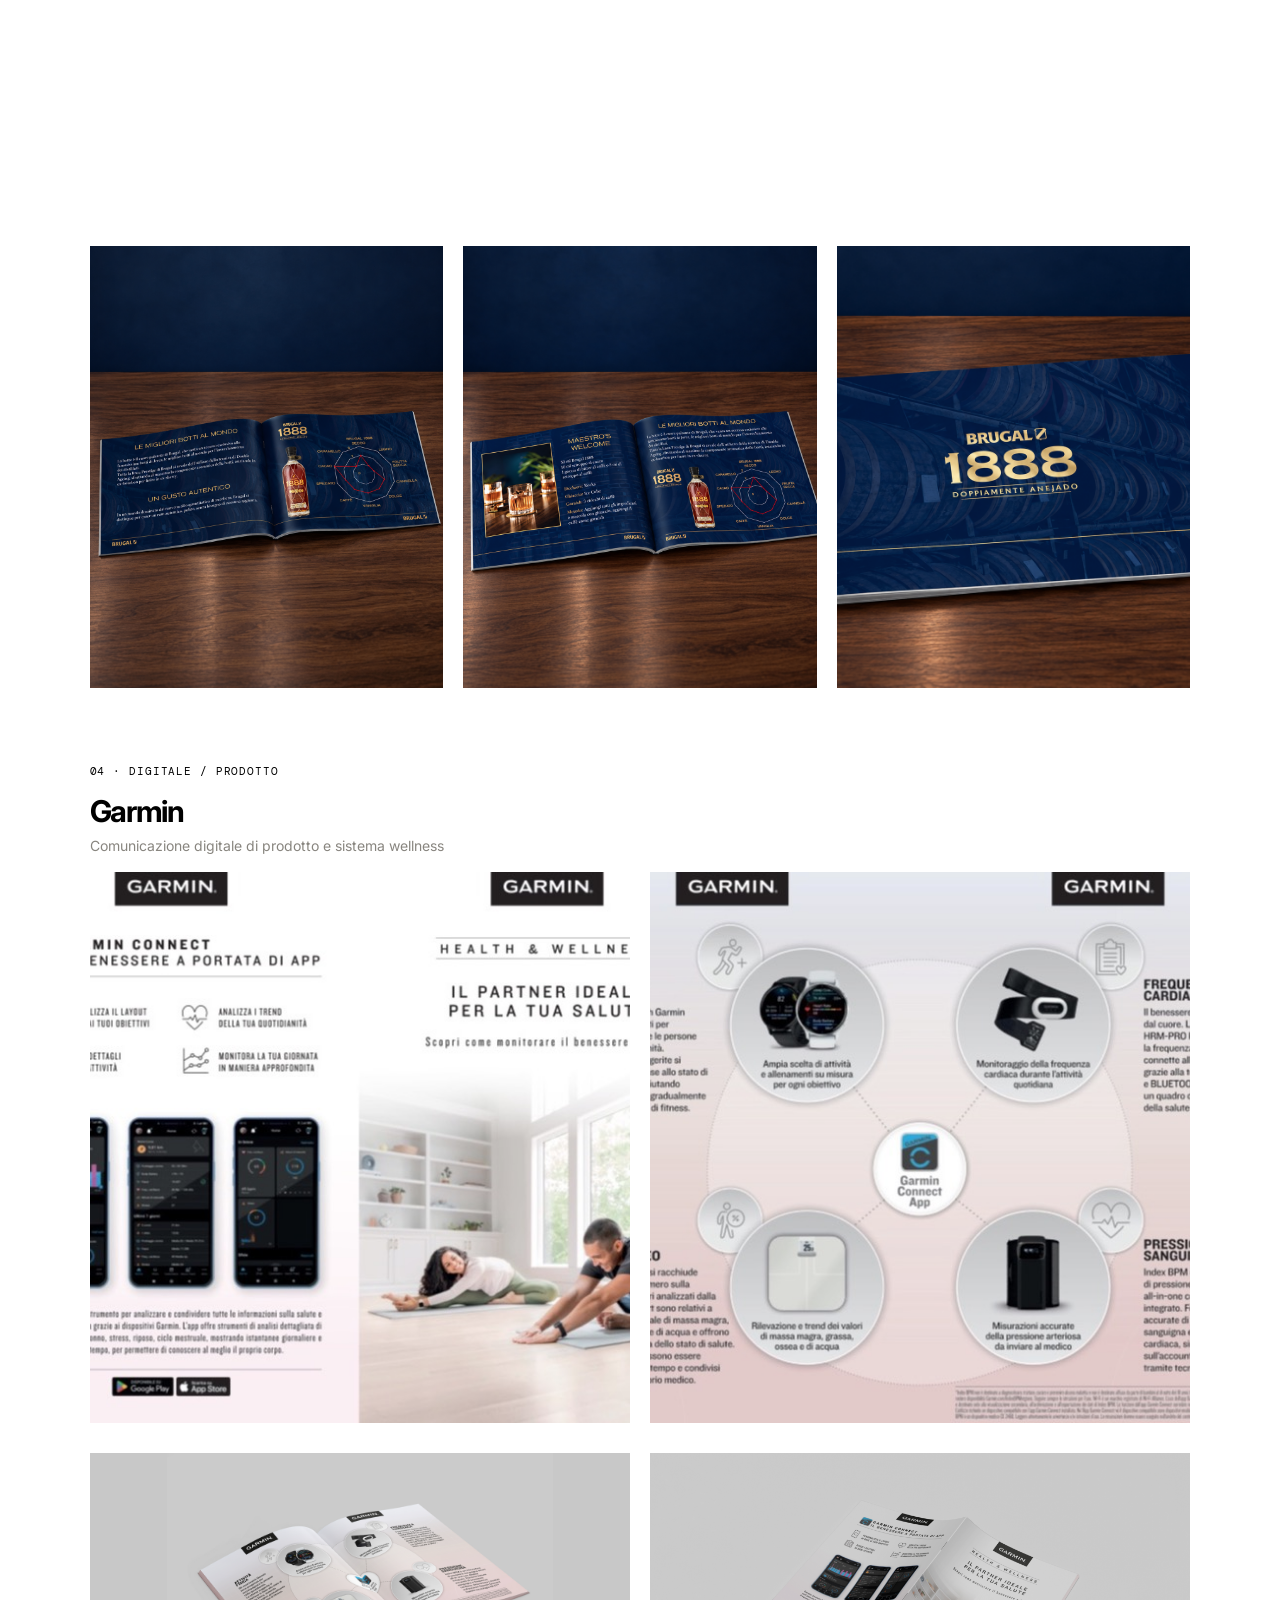
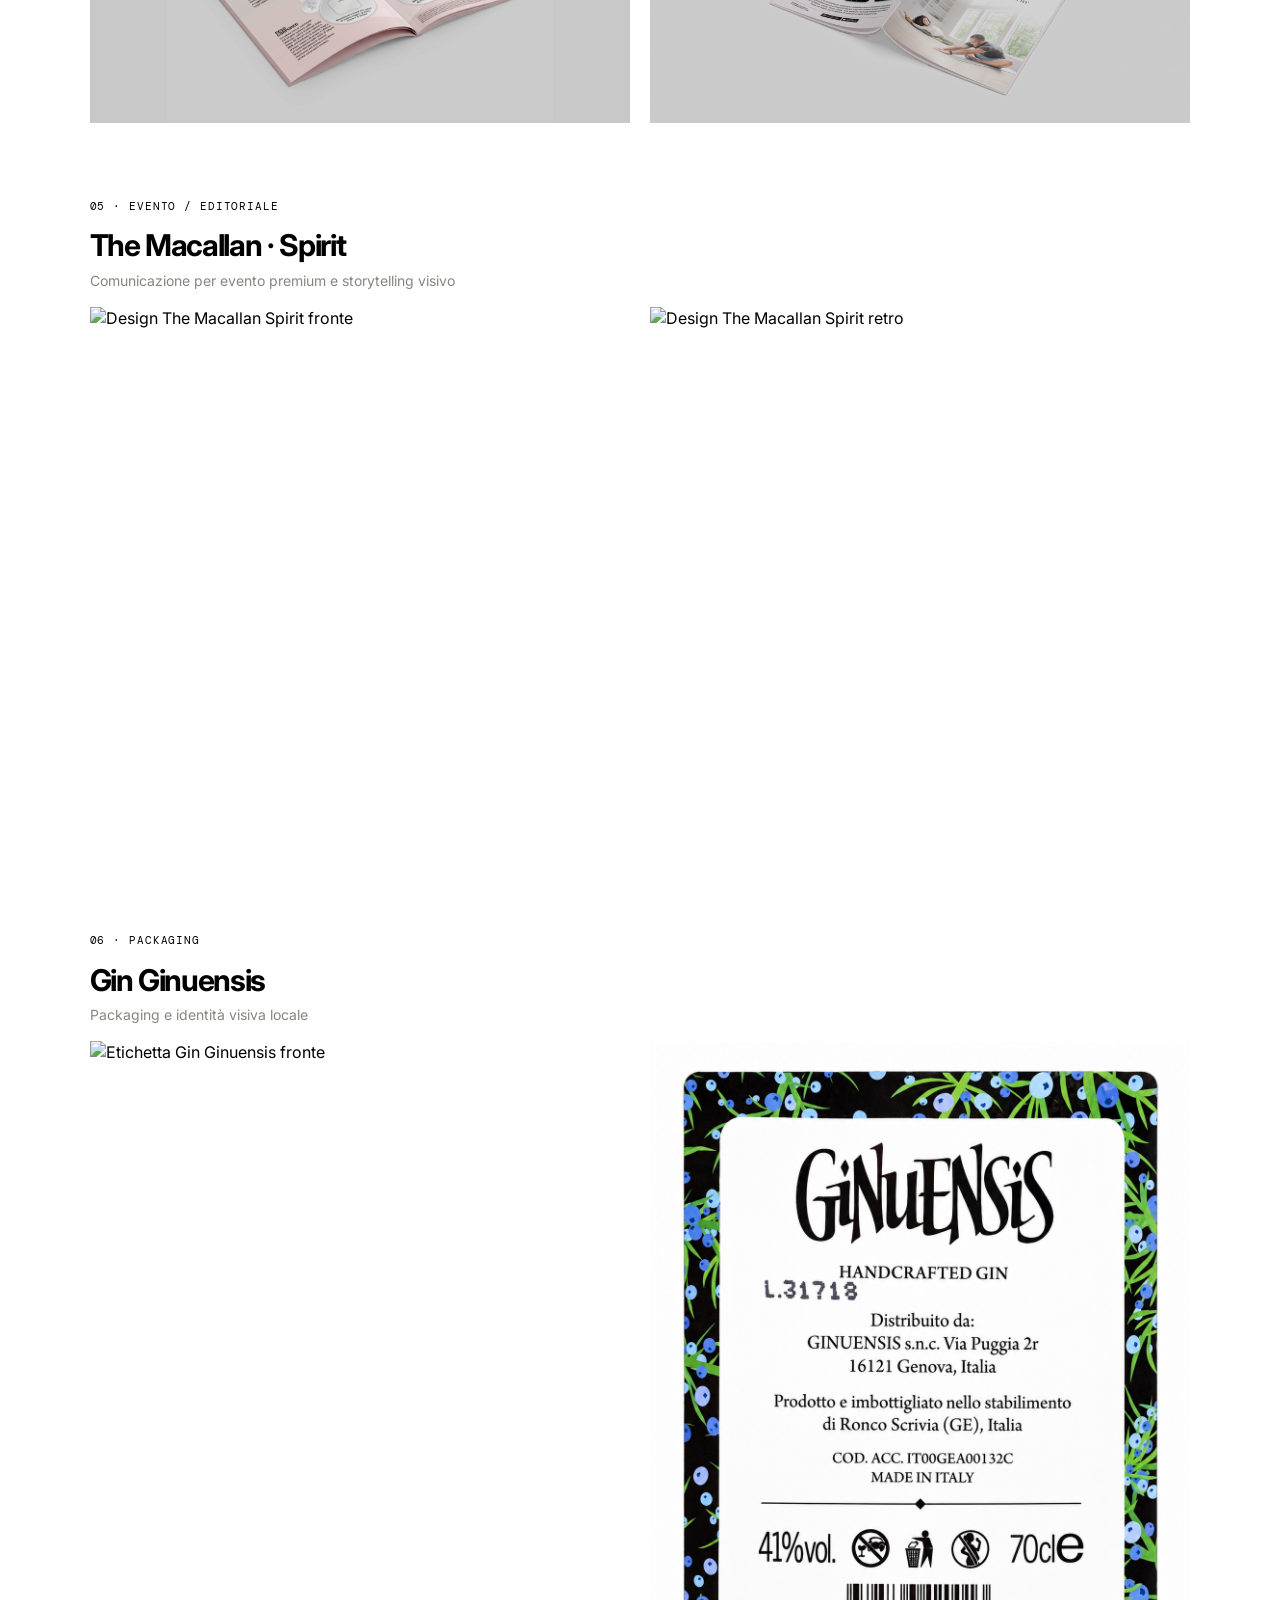
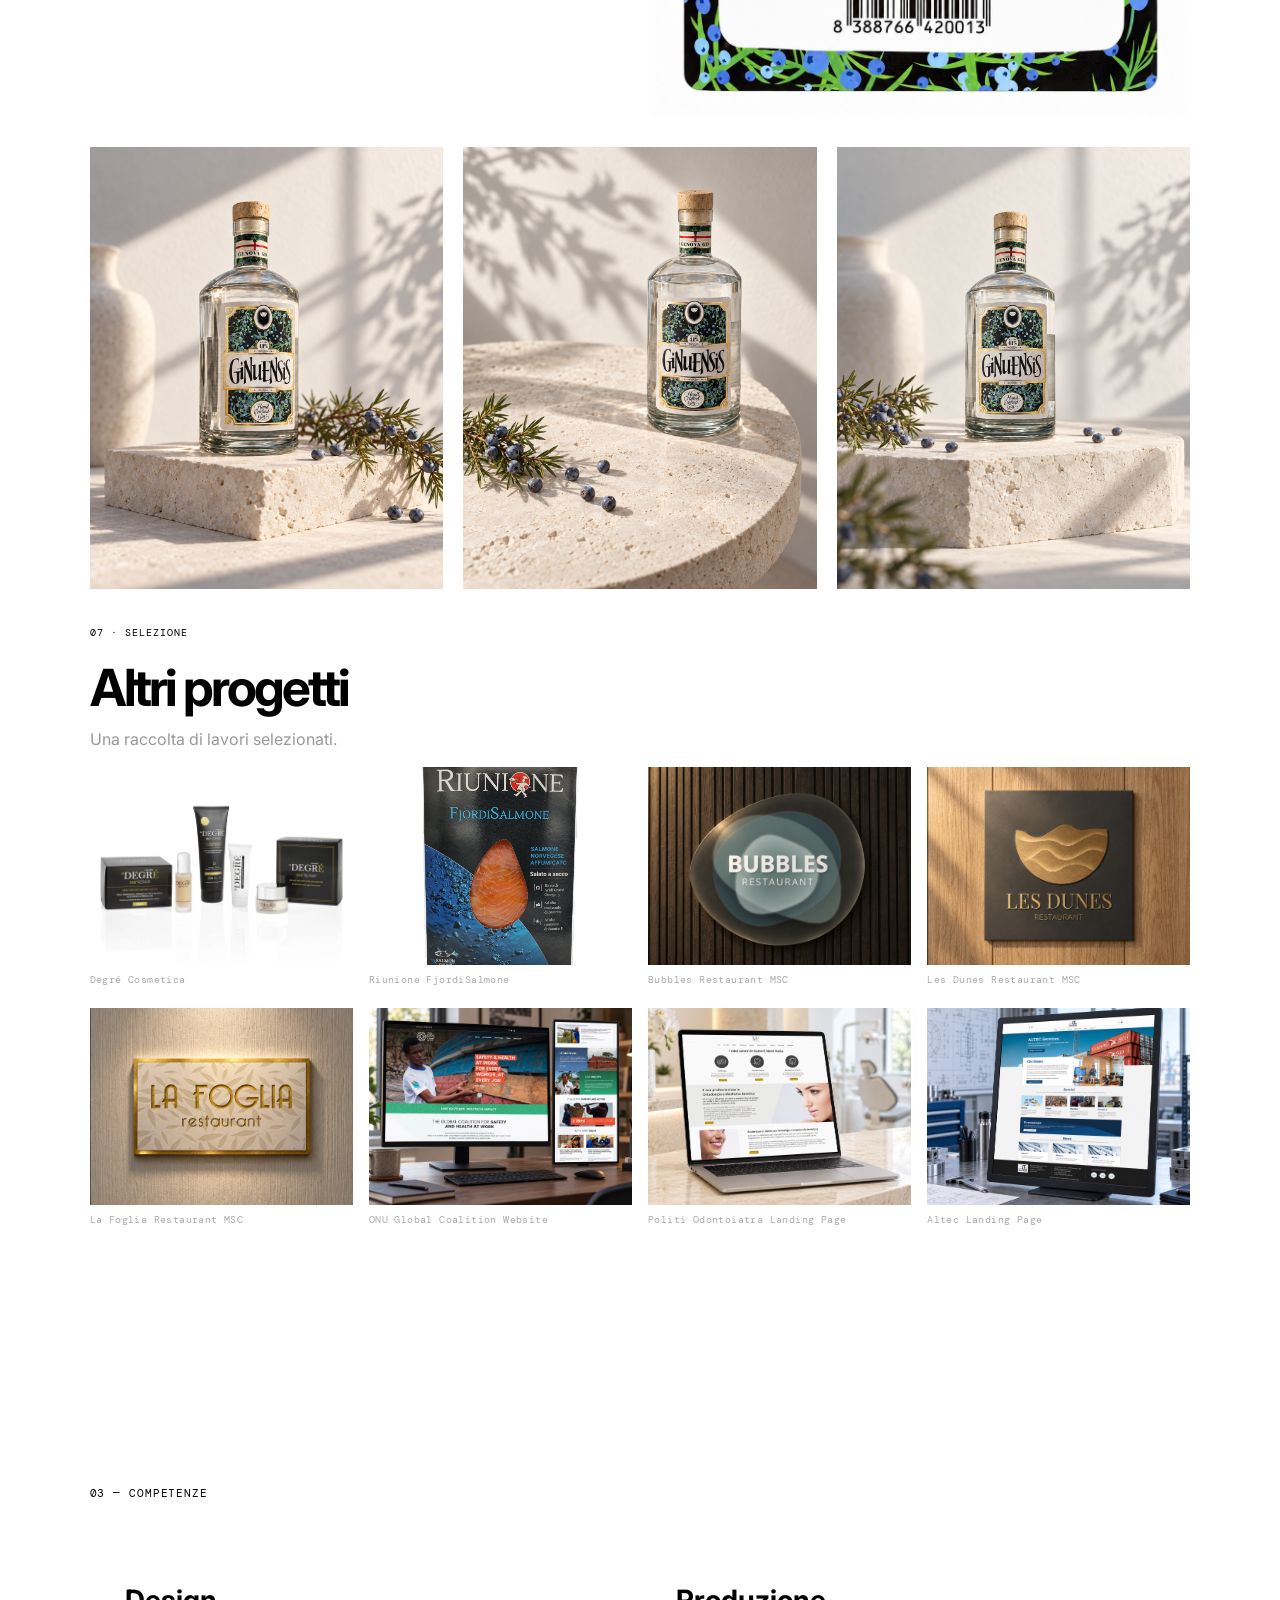
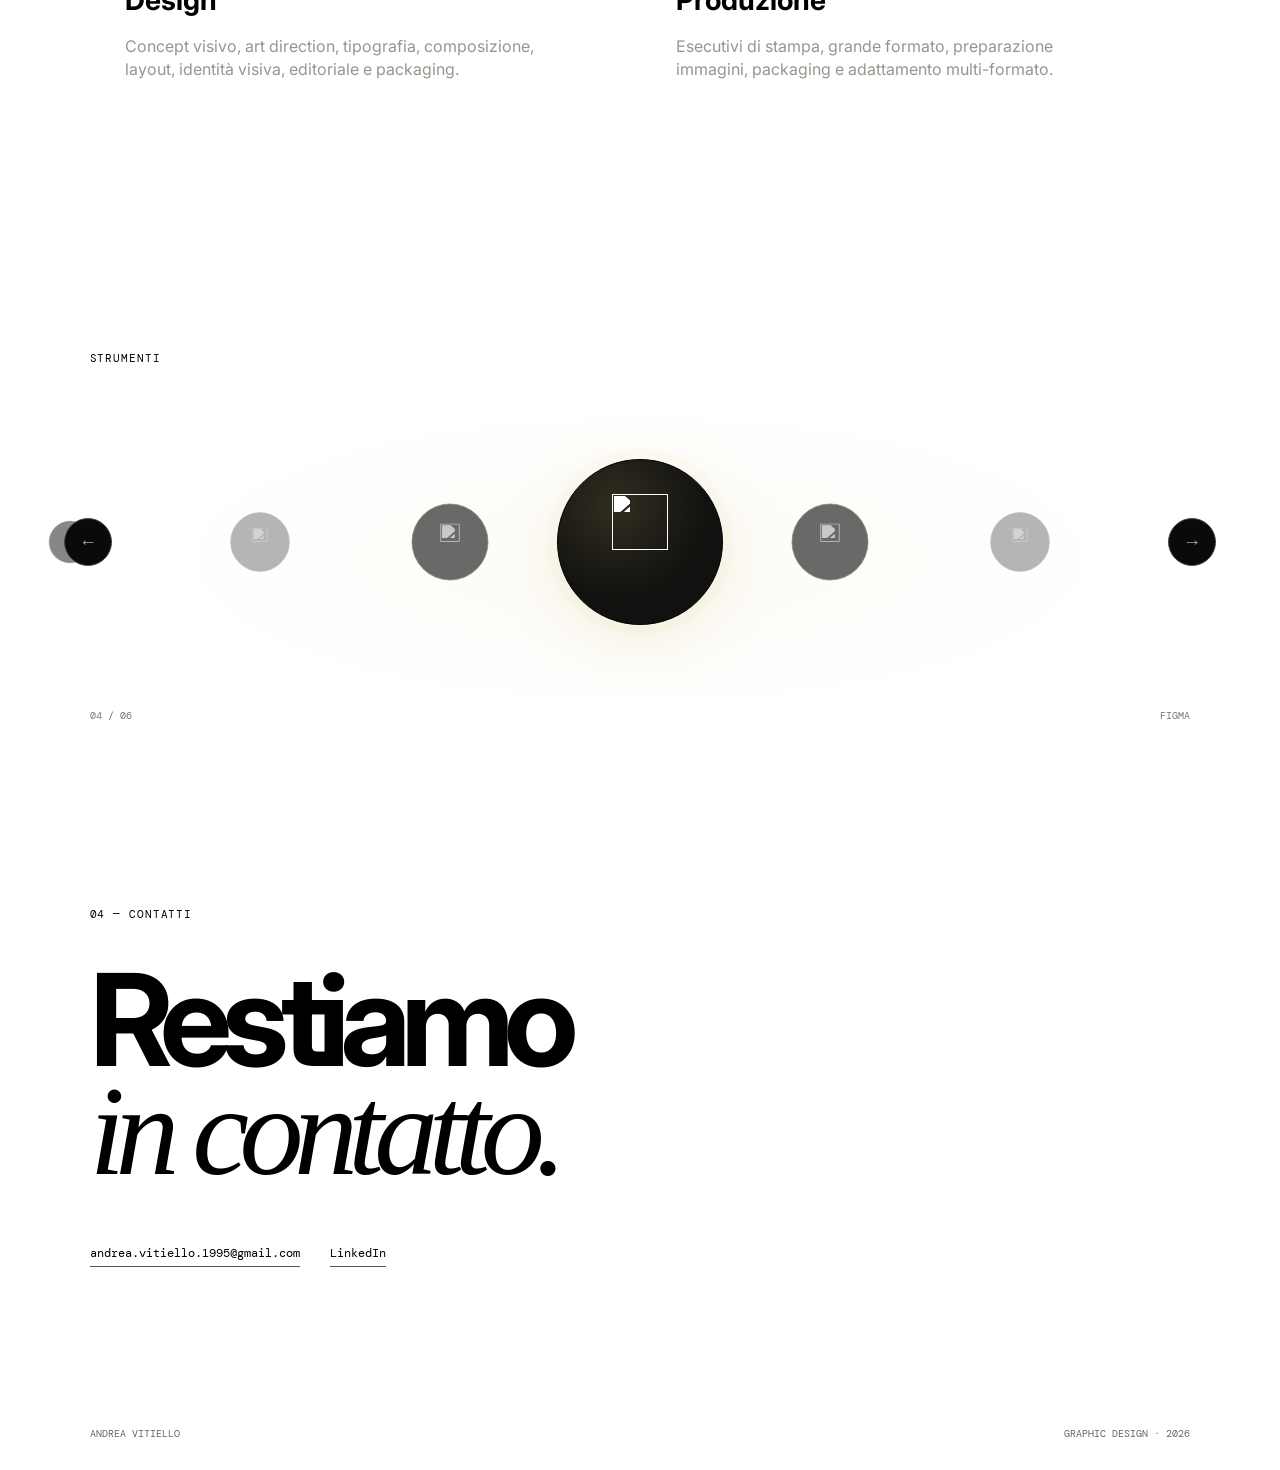
==== commit 690e887f: "Optimize portfolio layout and assets for mobile" ====
--- a/index.html
+++ b/index.html
@@ -9,6 +9,7 @@
 <link href="https://fonts.googleapis.com/css2?family=DM+Mono:wght@400;500&family=Inter:wght@400;500;600;700&display=swap" rel="stylesheet">
 <link rel="stylesheet" href="andrea-portfolio/assets/css/style.css?v=portfolio-20260927">
 <link rel="stylesheet" href="andrea-portfolio/assets/css/hero.css?v=hero-20260927">
+<link rel="stylesheet" href="andrea-portfolio/assets/css/mobile.css?v=mobile-20260927">
 </head>
 <body>
 <header class="nav" id="site-nav"><a class="brand" href="#top">AV<span>.</span></a><button class="menu" id="menu" aria-label="Apri menu">☰</button><nav><a href="#work">Progetti</a><a href="#about">Profilo</a><a href="#contact">Contatti</a></nav></header>
@@ -16,7 +17,7 @@
 <section class="section hero"><div class="eyebrow">GRAPHIC DESIGNER · GENOVA, ITALIA</div><h1>Ciao, sono<br><em>Andrea.</em></h1><p class="hero-copy">Mi occupo di graphic design e comunicazione visiva, trasformando idee e identità in progetti che prendono forma tra editoriale, packaging, advertising e digitale.</p><div class="hero-meta"><span>PROGETTI SELEZIONATI · 2020/2026</span><span>SCORRI PER ESPLORARE ↓</span></div></section>
 <section class="section about" id="about"><div class="section-label">01 — PROFILO</div><div class="about-grid"><h2>Grafica per dare forma alla <em>comunicazione.</em></h2><div><p>Lavoro nel mondo del graphic design, tra identità visiva, editoriale, packaging e advertising. Oggi sto ampliando questo percorso verso UI, UX e Product Design.</p><p>Questa selezione raccoglie alcuni dei progetti e delle esperienze che hanno fatto parte del mio percorso nel graphic design.</p></div></div></section>
 <section class="section" id="work"><div class="section-head"><div><div class="section-label">02 — PROGETTI SELEZIONATI</div><h2 class="section-title">Sette progetti</h2></div><span>07 CASE STUDIES</span></div><div class="grid">
-<article class="card featured" data-project="camugin"><div class="project-design-grid" aria-label="Design Camügin, fronte e retro"><img src="andrea-portfolio/assets/images/camugin-1.jpg" alt="Design Camügin fronte" loading="eager"><img src="andrea-portfolio/assets/images/camugin-2.jpg" alt="Design Camügin retro" loading="eager"></div><div class="card-info"><span>01 · PRODOTTO / CAMPAGNA</span><h3>Camügin</h3><p>Comunicazione di prodotto e direzione visiva</p></div></article>
+<article class="card featured" data-project="camugin"><div class="project-design-grid" aria-label="Design Camügin, fronte e retro"><img src="andrea-portfolio/assets/images/camugin-1.jpg" alt="Design Camügin fronte" loading="lazy"><img src="andrea-portfolio/assets/images/camugin-2.jpg" alt="Design Camügin retro" loading="lazy"></div><div class="card-info"><span>01 · PRODOTTO / CAMPAGNA</span><h3>Camügin</h3><p>Comunicazione di prodotto e direzione visiva</p></div></article>
 <section class="project-mockup" aria-label="Mockup Camügin">
   <div class="project-mockup-grid">
     <figure class="project-mockup-card">
--- a/andrea-portfolio/assets/css/hero.css
+++ b/andrea-portfolio/assets/css/hero.css
@@ -2,7 +2,7 @@
   isolation: isolate;
   background:
     linear-gradient(90deg, rgba(10, 10, 10, .2), rgba(10, 10, 10, .03) 68%),
-    url('../images/andrea-hero.png') center / cover no-repeat;
+    url('../images/andrea-hero.jpg') center / cover no-repeat;
 }
 
 .hero::before {
@@ -30,4 +30,4 @@
       linear-gradient(90deg, rgba(10, 10, 10, .82) 0%, rgba(10, 10, 10, .48) 60%, rgba(10, 10, 10, .18) 100%),
       linear-gradient(0deg, rgba(10, 10, 10, .42), transparent 60%);
   }
-}
+}
--- a/andrea-portfolio/assets/css/mobile.css
+++ b/andrea-portfolio/assets/css/mobile.css
@@ -0,0 +1,35 @@
+/* Mobile-only compact layout: desktop rules remain untouched. */
+@media (max-width: 800px) {
+  .section { padding: 78px 5vw; }
+
+  .hero {
+    min-height: 100svh;
+    padding-top: 86px;
+    padding-bottom: 86px;
+  }
+
+  h1 { font-size: clamp(56px, 16vw, 74px); margin: 22px 0; }
+  .hero-copy { max-width: 31rem; font-size: 15px; }
+  .hero-meta { bottom: 24px; left: 5vw; right: 5vw; gap: 10px; font-size: 9px; }
+
+  .section-head { margin-bottom: 28px; }
+  .grid { gap: 38px 16px; }
+  .card-info { padding-top: 12px; margin-top: 8px; }
+  .card-info h3 { font-size: 26px; }
+
+  .project-design-grid { gap: 8px; aspect-ratio: auto; height: min(34vw, 132px); }
+  .project-design-grid img { min-height: 0; object-position: center; }
+  .project-mockup { margin-top: -14px; }
+  .project-mockup-grid { grid-template-columns: repeat(3, minmax(0, 1fr)); gap: 8px; }
+  .project-mockup-card img { aspect-ratio: 1 / 1; }
+  .project-mockup-grid--two { grid-template-columns: repeat(2, minmax(0, 1fr)); }
+  .project-mockup-grid--two img { aspect-ratio: 1.55 / 1; }
+
+  .other-projects { margin-top: -14px; }
+  .other-projects-grid { gap: 18px 10px; }
+  .other-project-card figcaption { font-size: 9px; line-height: 1.35; }
+
+  .tools-showcase { padding: 68px 0 38px; }
+  .tools-showcase-head { margin-bottom: 28px; }
+  .contact h2 { margin: 30px 0 18px; }
+}
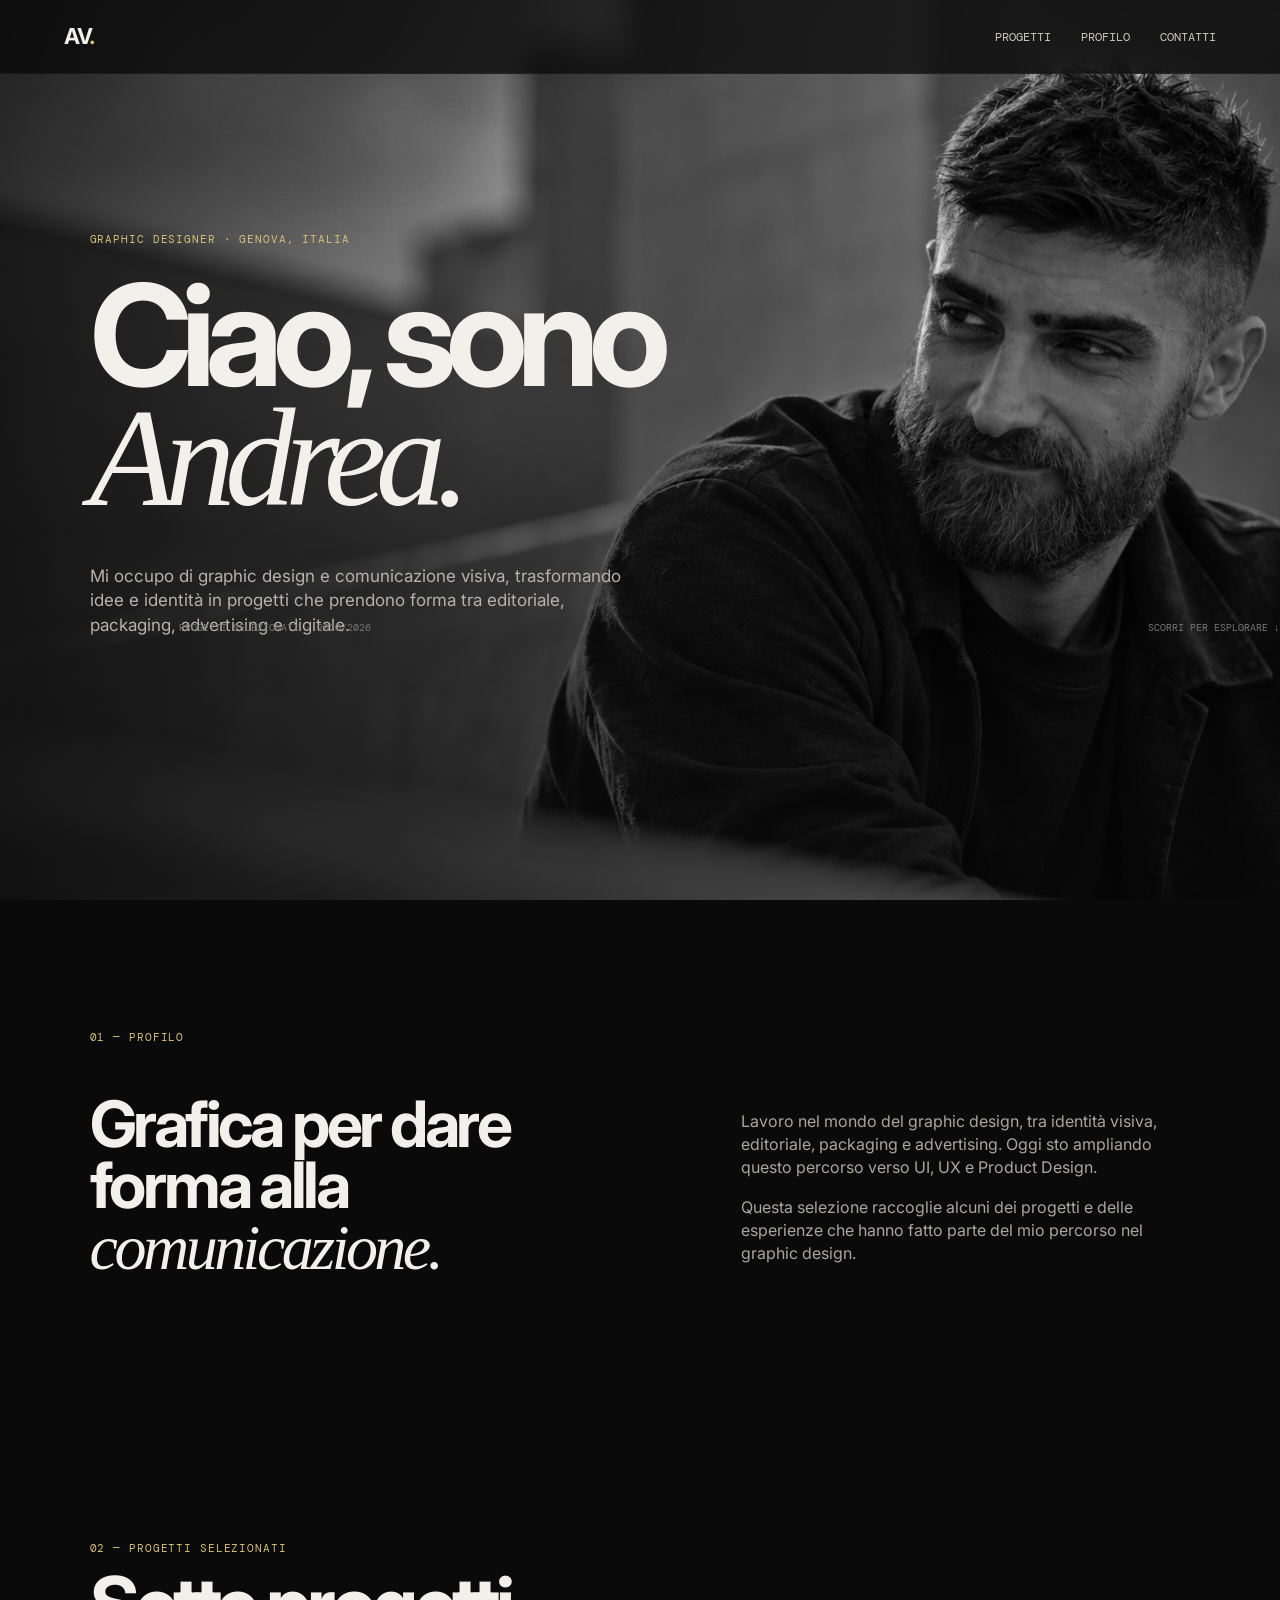
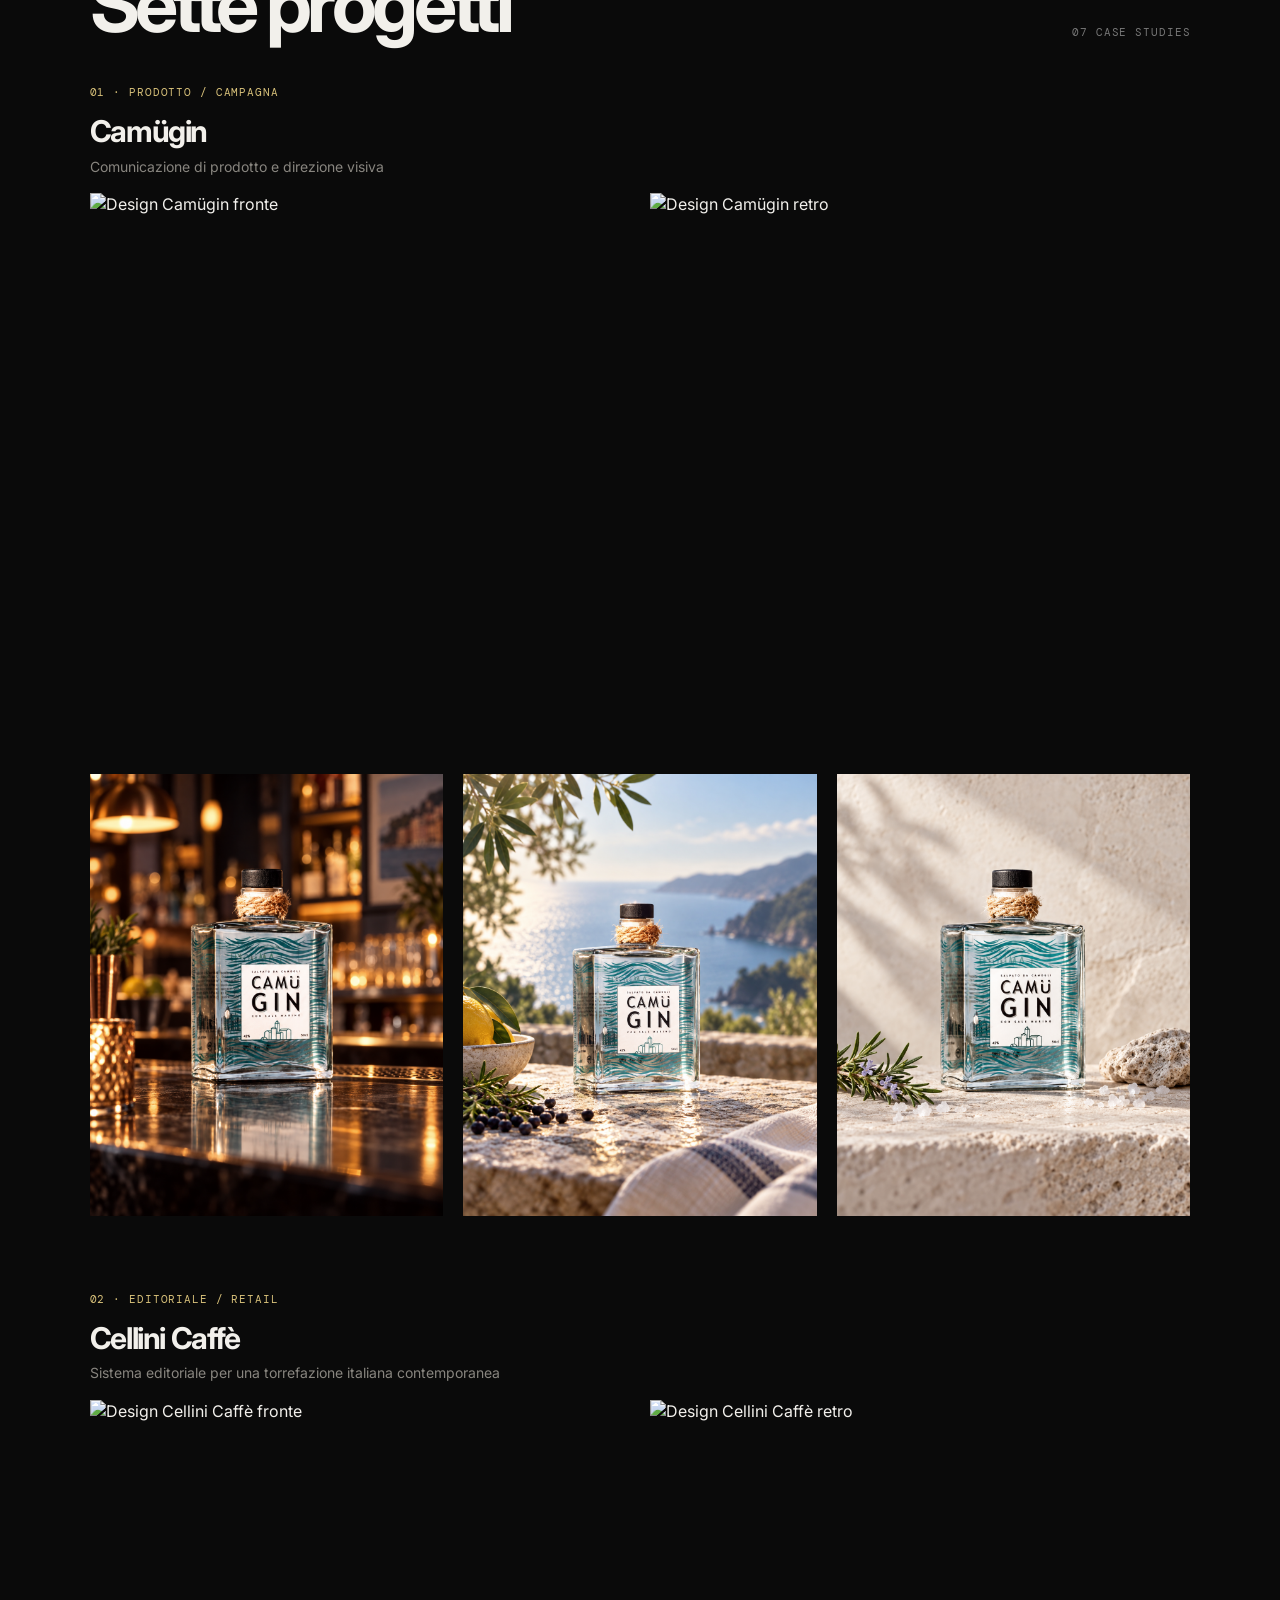
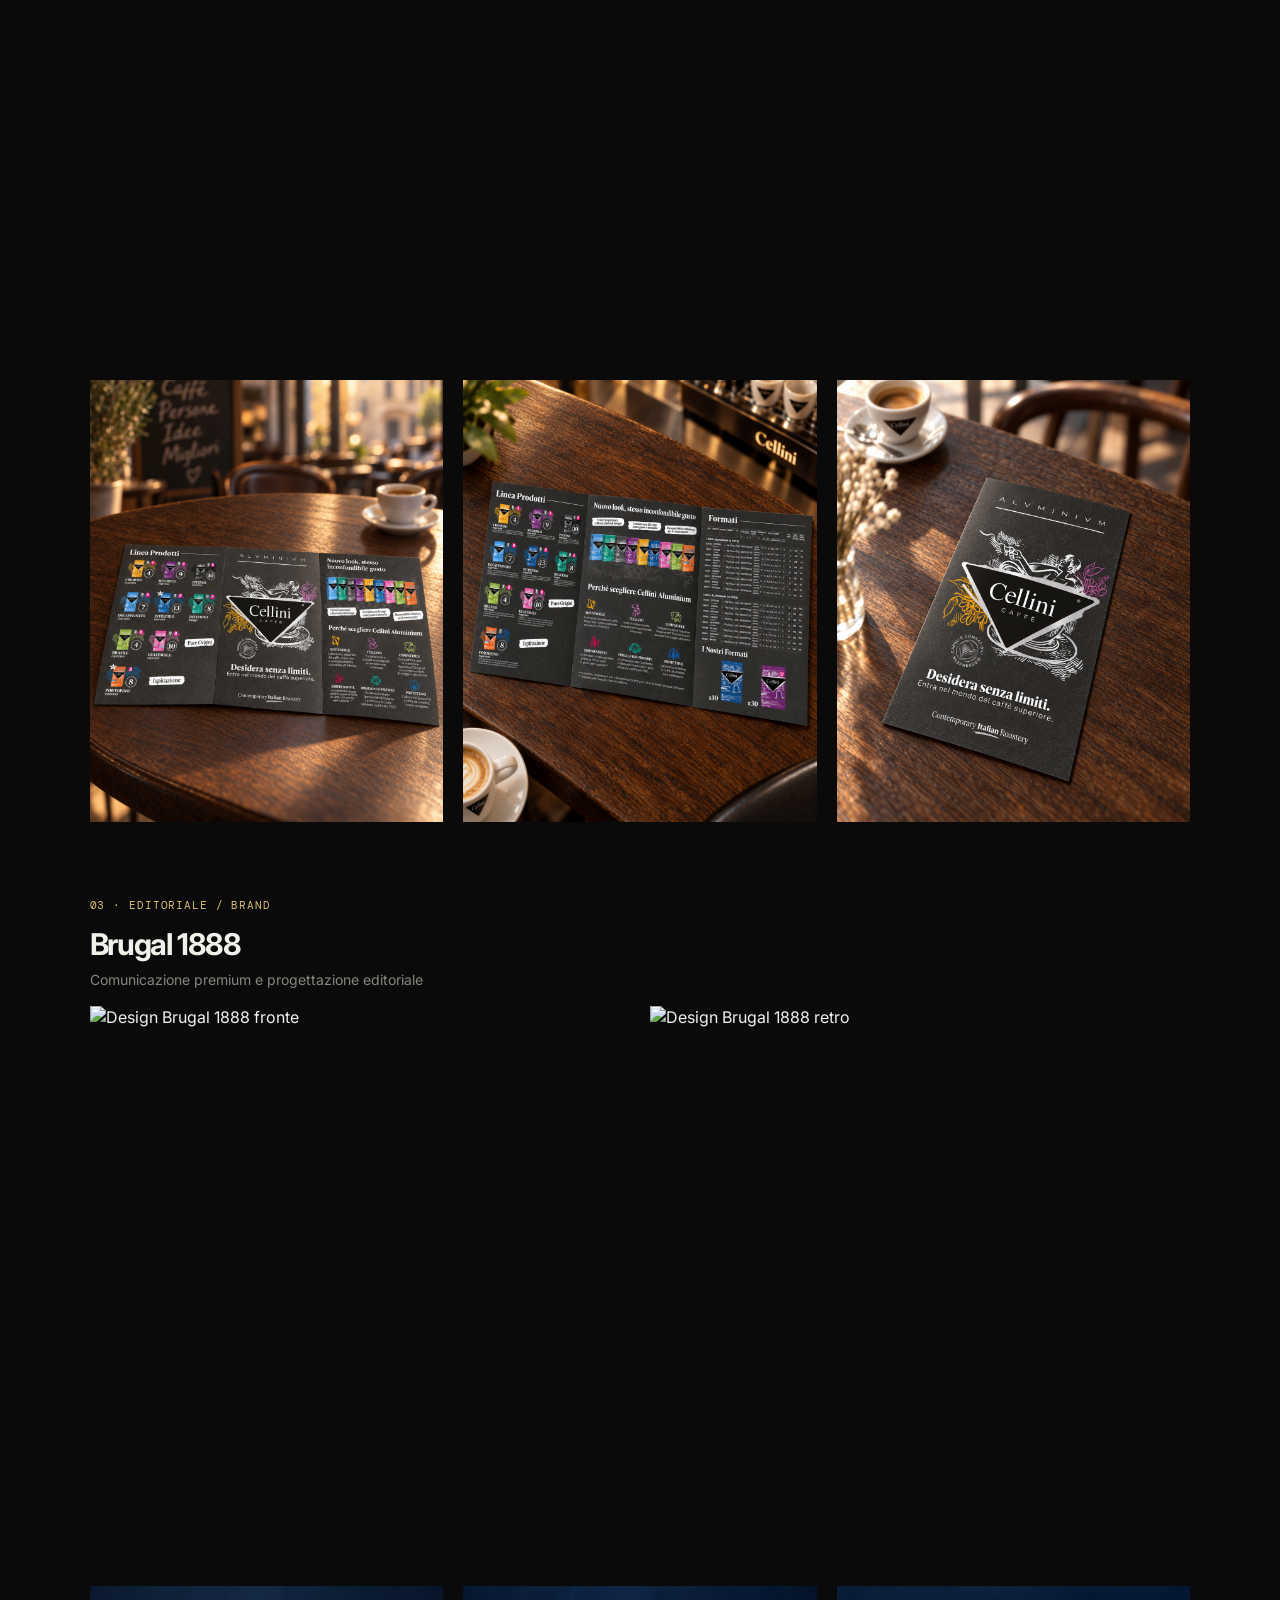
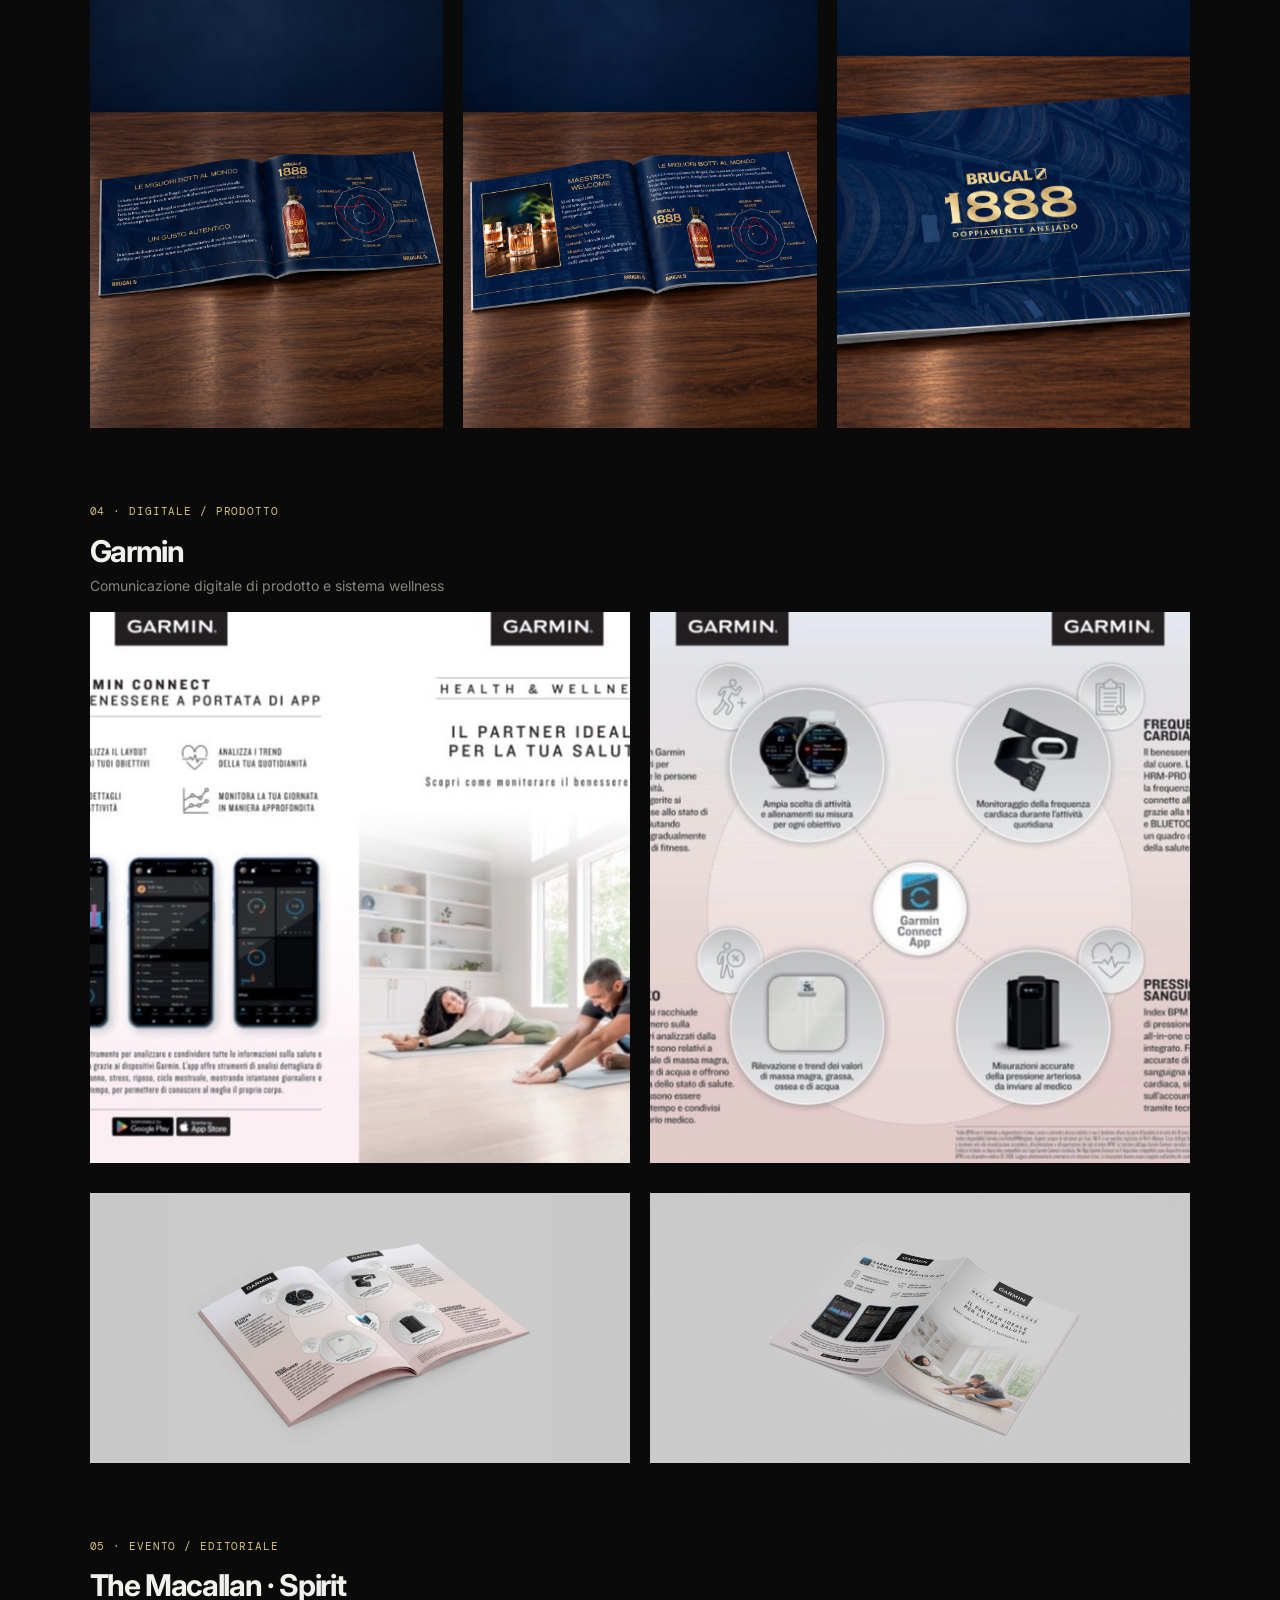
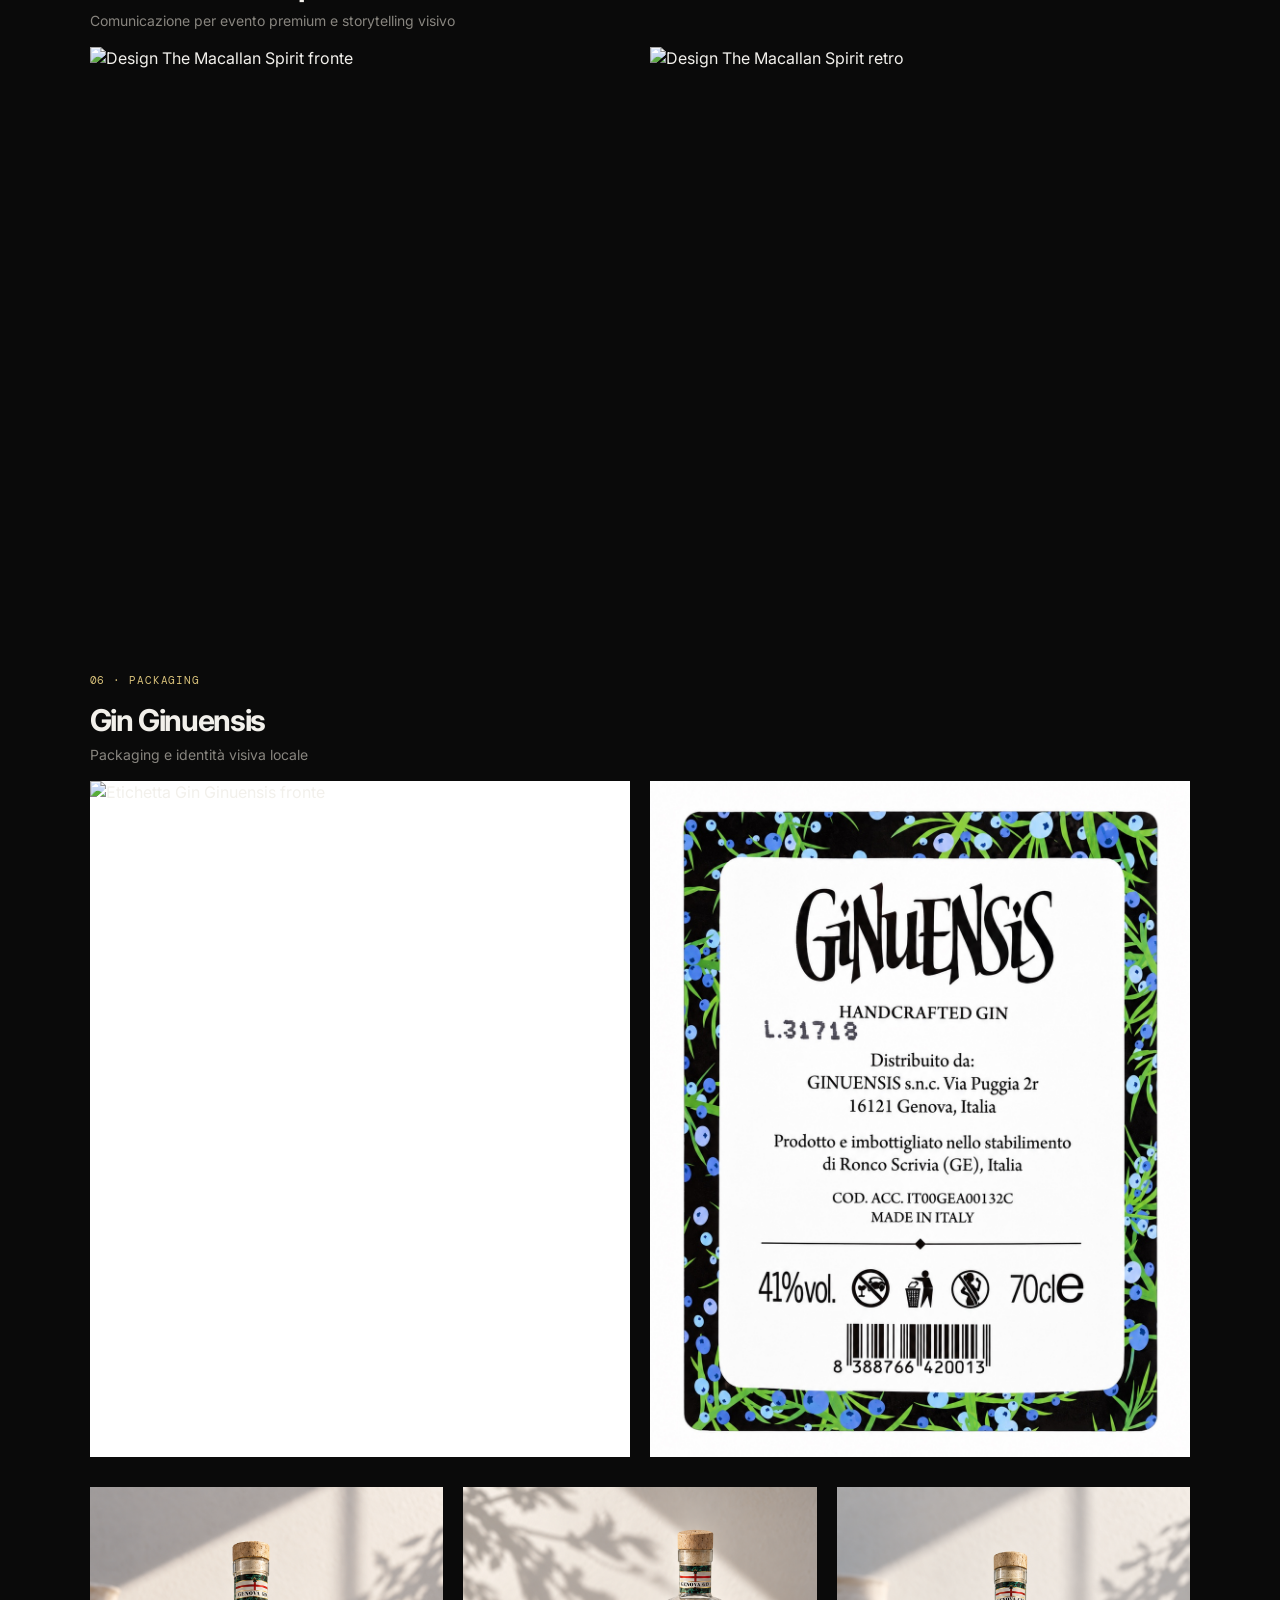
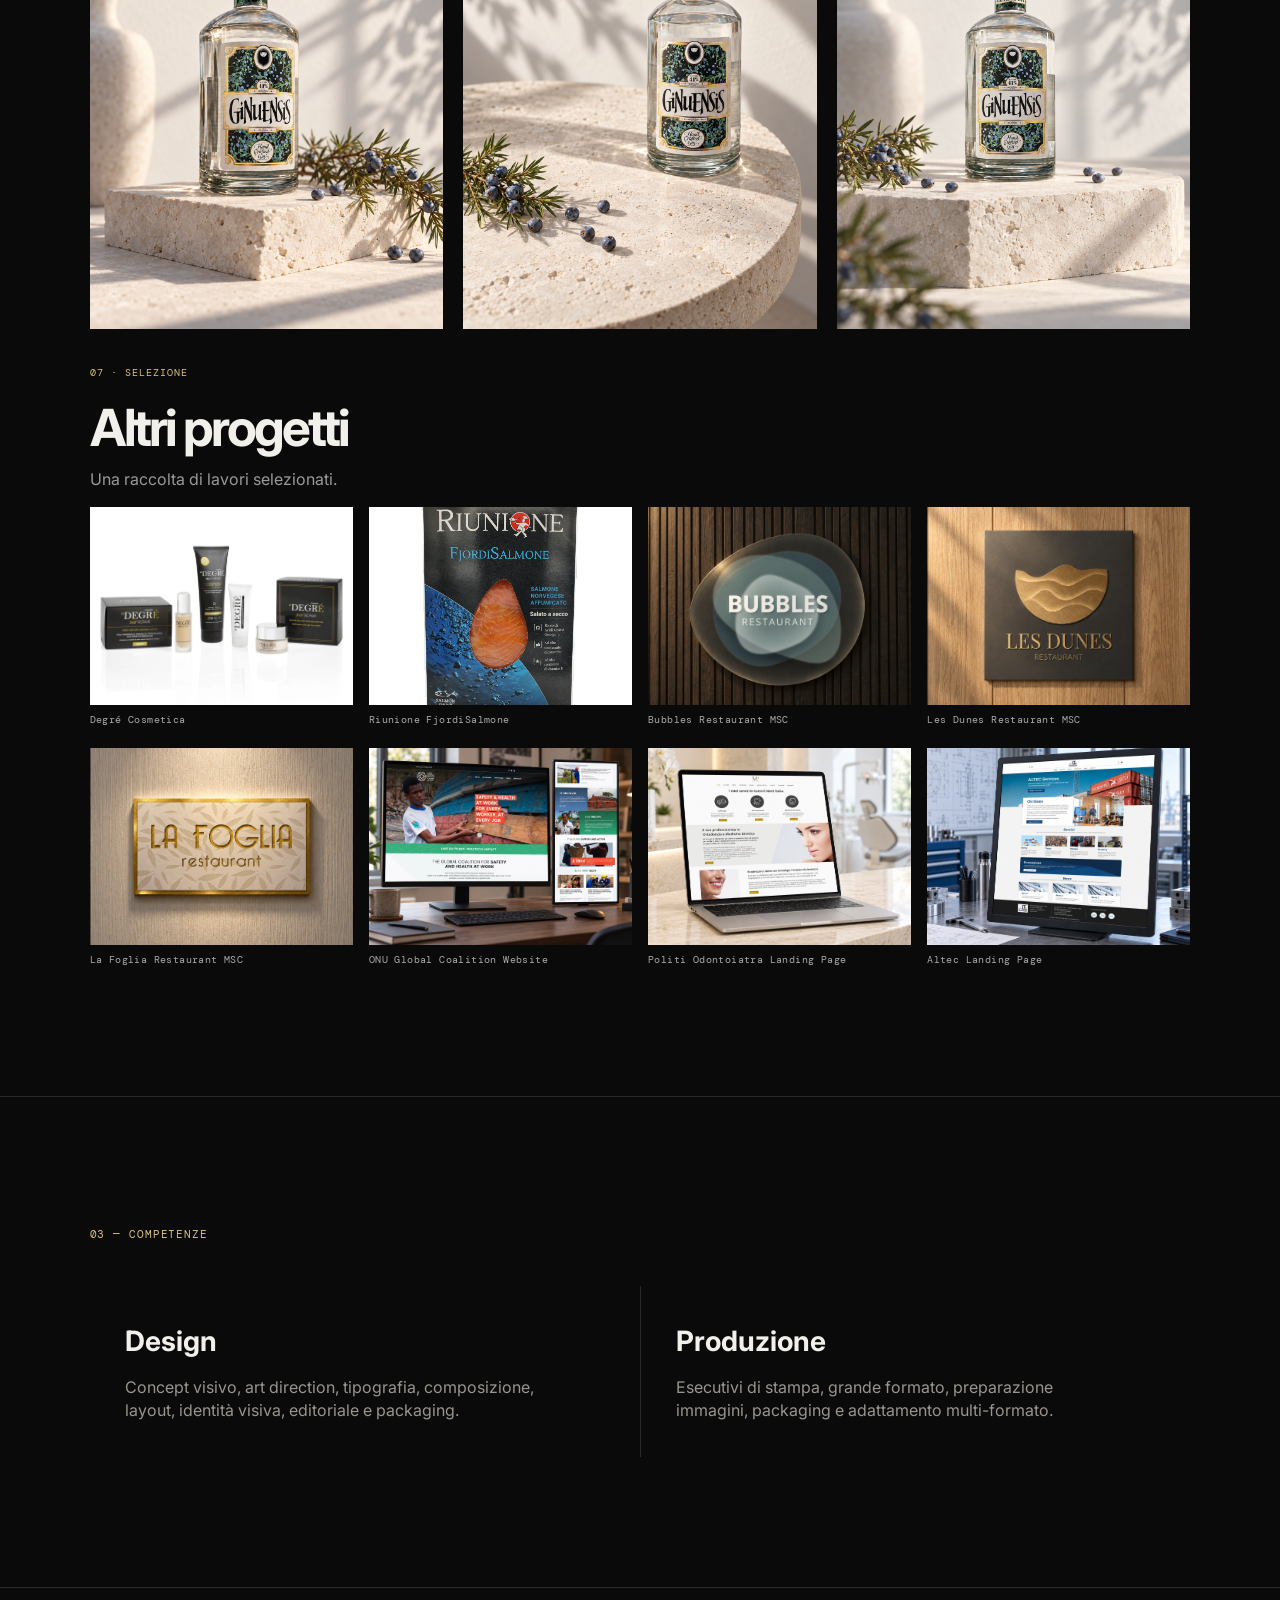
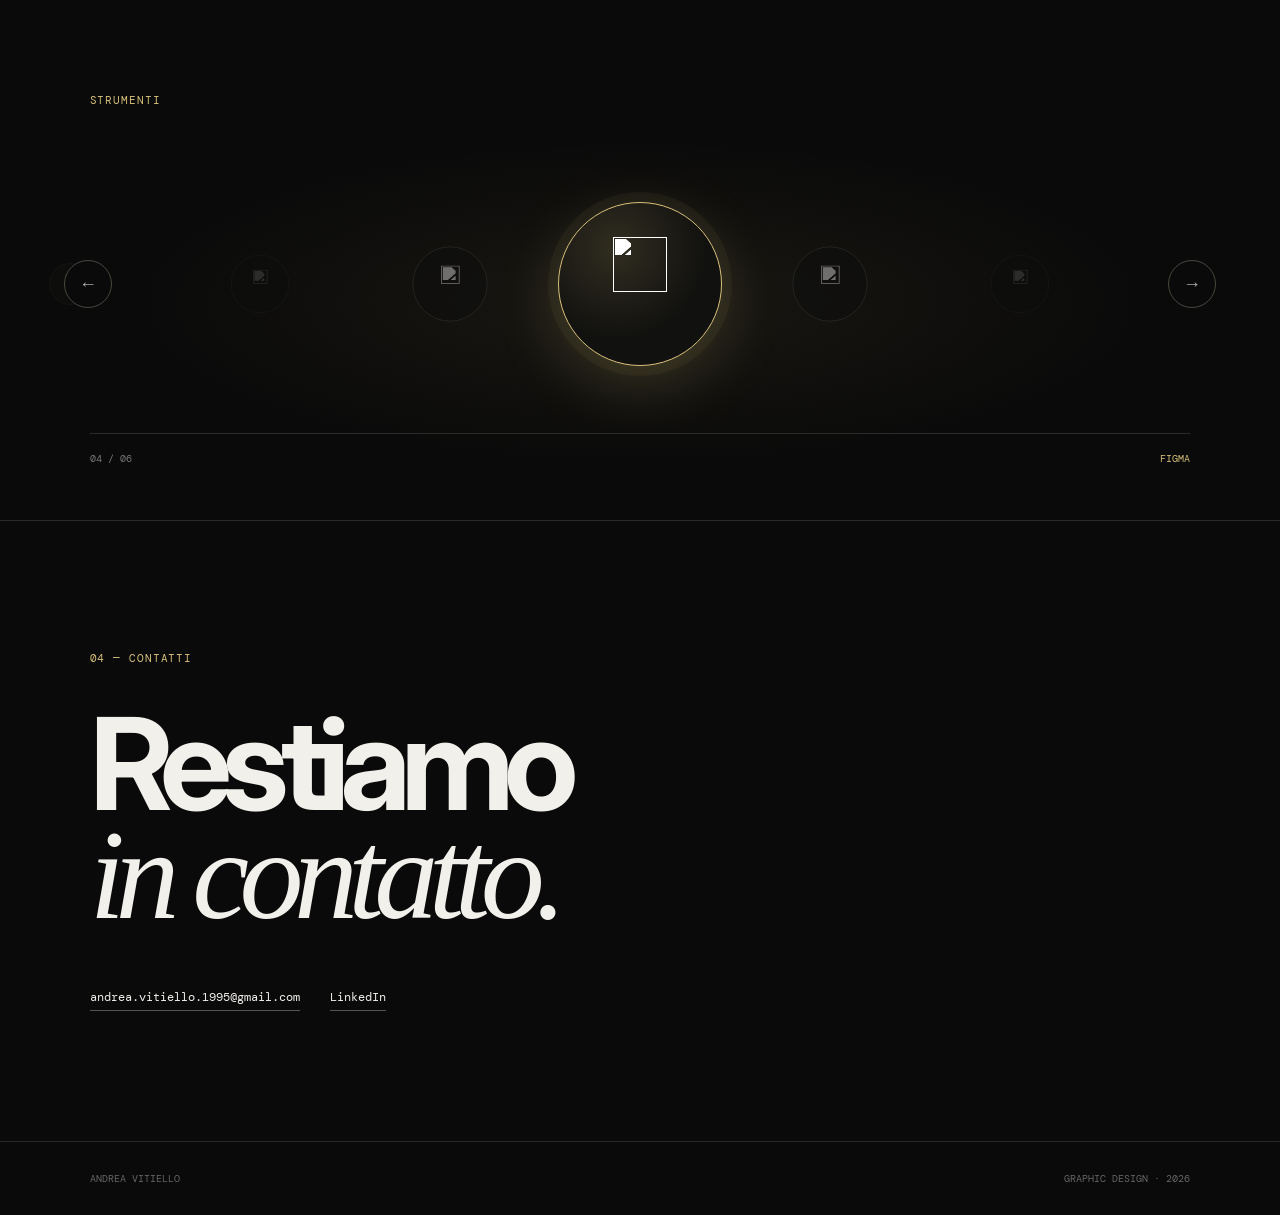
==== commit 071e6fc6: "Fix mobile hero contrast and portfolio background" ====
--- a/index.html
+++ b/index.html
@@ -7,9 +7,9 @@
 <meta name="theme-color" content="#0a0a0a">
 <link rel="preconnect" href="https://fonts.googleapis.com"><link rel="preconnect" href="https://fonts.gstatic.com" crossorigin>
 <link href="https://fonts.googleapis.com/css2?family=DM+Mono:wght@400;500&family=Inter:wght@400;500;600;700&display=swap" rel="stylesheet">
-<link rel="stylesheet" href="andrea-portfolio/assets/css/style.css?v=portfolio-20260927">
-<link rel="stylesheet" href="andrea-portfolio/assets/css/hero.css?v=hero-20260927">
-<link rel="stylesheet" href="andrea-portfolio/assets/css/mobile.css?v=mobile-20260927">
+<link rel="stylesheet" href="andrea-portfolio/assets/css/style.css?v=portfolio-20260928">
+<link rel="stylesheet" href="andrea-portfolio/assets/css/hero.css?v=hero-20260928">
+<link rel="stylesheet" href="andrea-portfolio/assets/css/mobile.css?v=mobile-20260928">
 </head>
 <body>
 <header class="nav" id="site-nav"><a class="brand" href="#top">AV<span>.</span></a><button class="menu" id="menu" aria-label="Apri menu">☰</button><nav><a href="#work">Progetti</a><a href="#about">Profilo</a><a href="#contact">Contatti</a></nav></header>
@@ -117,4 +117,4 @@
   </div>
 </div>
 <script src="andrea-portfolio/assets/js/main.js?v=portfolio-20260927"></script>
-</body></html>+</body></html>
--- a/andrea-portfolio/assets/css/style.css
+++ b/andrea-portfolio/assets/css/style.css
@@ -1,4 +1,4 @@
-ent:#d8c17a}*{box-sizing:border-box}html{scroll-behavior:smooth}body{margin:0;background:var(--bg);color:var(--fg);font-family:Inter,Arial,sans-serif;line-height:1.45}a{color:inherit;text-decoration:none}.nav{position:fixed;top:0;left:0;right:0;height:74px;padding:0 5vw;display:flex;align-items:center;justify-content:space-between;background:rgba(10,10,10,.78);backdrop-filter:blur(14px);z-index:10;border-bottom:1px solid rgba(255,255,255,.04)}.brand{font-size:22px;font-weight:700;letter-spacing:-.06em}.brand span{color:var(--accent)}nav{display:flex;gap:30px;font:12px 'DM Mono',monospace;text-transform:uppercase}nav a{color:#c9c7c1;transition:.2s}nav a:hover{color:#fff}.menu{display:none;background:none;border:0;color:#fff;font-size:22px}.section{padding:130px 7vw;max-width:1500px;margin:auto}.hero{min-height:100vh;display:flex;flex-direction:column;justify-content:center;position:relative}.eyebrow,.section-label,.section-head>span,.card-info span,.process-grid>div>span,.work-note>span{font:11px 'DM Mono',monospace;letter-spacing:.08em;color:var(--accent)}h1{font-size:clamp(64px,11vw,160px);line-height:.84;letter-spacing:-.075em;margin:30px 0;max-width:1100px}h1 em,h2 em{font-family:Georgia,serif;font-weight:400}.hero-copy{max-width:560px;color:#b6b3ac;font-size:17px}.hero-meta{position:absolute;bottom:34px;left:7vw;right:7vw;display:flex;justify-content:space-between;font:10px 'DM Mono',monospace;color:#777}.about-grid{display:grid;grid-template-columns:1.1fr .9fr;gap:8vw;margin-top:50px}.about h2{font-size:clamp(38px,5vw,72px);line-height:.95;letter-spacing:-.055em;margin:0}.about p{color:#aaa69e;font-size:16px;max-width:520px}.section-head{display:flex;justify-content:space-between;align-items:end;margin-bottom:40px}.section-head>span{color:#777}.section-title{font-size:clamp(40px,6vw,80px);letter-spacing:-.06em;line-height:.9;margin:15px 0 0}.grid{display:grid;grid-template-columns:repeat(2,1fr);gap:70px 28px}.card{cursor:pointer}.card img{width:100%;aspect-ratio:1.35/1;object-fit:cover;display:block;filter:saturate(.88);transition:transform .5s,filter .5s}.card.featured{grid-column:span 2}.card.featured img{aspect-ratio:2/1}.card:hover img{transform:scale(.985);filter:saturate(1)}.card-info{padding:17px 0 0;border-top:1px solid var(--line);margin-top:12px}.card-info h3{font-size:30px;letter-spacing:-.045em;margin:8px 0 3px}.card-info p{margin:0;color:#88857f;font-size:14px}.work-note{border-top:1px solid var(--line);margin-top:90px;padding-top:22px;display:grid;grid-template-columns:1fr 2fr;gap:30px}.work-note p{margin:0;color:#88857f;max-width:620px}.process{border-top:1px solid var(--line)}.process-grid{display:grid;grid-template-columns:repeat(4,1fr);gap:1px;background:var(--line);margin-top:45px}.process-grid>div{background:var(--bg);padding:32px 26px;min-height:220px}.process-grid h2{font-size:30px;letter-spacing:-.04em;margin:45px 0 10px}.process-grid p{color:#99958e;margin:0;max-width:230px}.skills{border-top:1px solid var(--line)}.skills-grid{display:grid;grid-template-columns:repeat(2,1fr);gap:1px;background:var(--line);margin-top:45px}.skills-grid>div{background:var(--bg);padding:35px}.skills-grid h2{font-size:28px;margin:0 0 14px}.skills-grid p{color:#99958e;margin:0;max-width:420px}.tools-showcase{width:100vw;margin-left:calc(50% - 50vw);border-top:1px solid var(--line);border-bottom:1px solid var(--line);padding:105px 0 55px;overflow:hidden}.tools-showcase-head{padding:0 7vw;margin-bottom:65px}.tools-showcase-head h2{font-size:clamp(42px,6vw,82px);line-height:.9;letter-spacing:-.06em;margin:16px 0 0;max-width:850px}.tools-slider{position:relative;width:100%;display:flex;align-items:center}.tools-viewport{width:100%;overflow:hidden}.tools-track{display:flex;align-items:center;gap:28px;width:max-content;transition:transform .65s cubic-bezier(.22,.61,.36,1);will-change:transform}.tool-slide{width:150px;min-width:150px;height:190px;padding:0;border:0;background:none;color:#777;display:flex;flex-direction:column;align-items:center;justify-content:center;gap:18px;font:12px 'DM Mono',monospace;cursor:pointer;transition:transform .5s,color .5s,opacity .5s}.tool-slide .tool-icon{width:86px;height:86px;border:1px solid #333;font-size:22px;transition:transform .5s,border-color .5s,color .5s,box-shadow .5s}.tool-slide .tool-icon-figma{font-size:38px}.tool-slide .tool-icon-ai{font-size:24px}.tool-slide.active{color:var(--fg);transform:scale(1.12)}.tool-slide.active .tool-icon{border-color:var(--accent);color:var(--accent);box-shadow:0 0 0 1px rgba(216,193,122,.15),0 12px 45px rgba(216,193,122,.08)}.tool-slide:not(.active){opacity:.5}.tool-slide:hover{color:var(--fg)}.tools-arrow{position:absolute;z-index:2;top:50%;transform:translateY(-50%);width:46px;height:46px;border:1px solid var(--line);background:rgba(10,10,10,.9);color:#aaa;border-radius:50%;font-size:18px;cursor:pointer;transition:.25s}.tools-arrow:hover{border-color:var(--accent);color:var(--accent)}.tools-prev{left:5vw}.tools-next{right:5vw}.tools-caption{display:flex;justify-content:space-between;margin:35px 7vw 0;padding-top:18px;border-top:1px solid var(--line);font:10px 'DM Mono',monospace;text-transform:uppercase;color:#777}.tools-caption span:last-child{color:var(--accent)}.contact h2{font-size:clamp(60px,10vw,140px);line-height:.84;letter-spacing:-.075em;margin:45px 0 20px}.contact>p{color:#aaa;font-size:18px}.contact-links{display:flex;gap:30px;margin-top:60px;font:12px 'DM Mono',monospace}.contact-links a{border-bottom:1px solid #555;padding-bottom:5px}.contact-links a:hover{color:var(--accent);border-color:var(--accent)}footer{padding:30px 7vw;border-top:1px solid var(--line);display:flex;justify-content:space-between;color:#666;font:10px 'DM Mono',monospace}.modal{position:fixed;inset:0;background:rgba(8,8,8,.97);z-index:30;display:none;overflow:auto;padding:80px 7vw}.modal.open{display:block}.modal-close{position:fixed;top:22px;right:30px;background:none;border:0;color:#fff;font-size:38px;cursor:pointer;z-index:31}.modal-inner{max-width:1100px;margin:auto}.modal-title{font-size:clamp(40px,7vw,90px);letter-spacing:-.07em;margin:25px 0 18px}.case-meta{border-top:1px solid var(--line);border-bottom:1px solid var(--line);padding:18px 0;margin-bottom:30px}.case-meta span{font:11px 'DM Mono',monospace;color:var(--accent);letter-spacing:.08em}.case-meta p{color:#99958e;max-width:650px;margin:10px 0 0}.modal-gallery{display:grid;gap:22px}.modal-gallery img{width:100%;display:block}@media(max-width:900px){.process-grid{grid-template-columns:repeat(2,1fr)}}@media(max-width:800px){.nav{height:62px}.nav nav{display:none}.menu{display:block}.nav.open nav{display:flex;position:absolute;top:62px;left:0;right:0;background:#0a0a0a;padding:25px 7vw;flex-direction:column;gap:18px}.section{padding:105px 7vw}.about-grid,.grid,.skills-grid{grid-template-columns:1fr}.card.featured{grid-column:auto}.card.featured img{aspect-ratio:1.35/1}.work-note{grid-template-columns:1fr;gap:12px;margin-top:65px}.process-grid{grid-template-columns:1fr}.process-grid>div{min-height:0}.tools-showcase{padding:85px 0 45px}.tools-showcase-head{padding:0 7vw;margin-bottom:40px}.tools-track{gap:18px}.tool-slide{width:125px;min-width:125px;height:165px}.tool-slide .tool-icon{width:72px;height:72px}.tools-prev{left:4vw}.tools-next{right:4vw}.tools-arrow{width:40px;height:40px}.tools-caption{margin-left:7vw;margin-right:7vw}.contact-links{flex-direction:column;gap:15px}.hero-meta{left:7vw;right:7vw}.modal{padding:75px 5vw}}
+:root{--bg:#0a0a0a;--fg:#f2f0eb;--muted:#96938c;--line:#2a2a28;--accent:#d8c17a}*{box-sizing:border-box}html{scroll-behavior:smooth}body{margin:0;background:var(--bg);color:var(--fg);font-family:Inter,Arial,sans-serif;line-height:1.45}a{color:inherit;text-decoration:none}.nav{position:fixed;top:0;left:0;right:0;height:74px;padding:0 5vw;display:flex;align-items:center;justify-content:space-between;background:rgba(10,10,10,.78);backdrop-filter:blur(14px);z-index:10;border-bottom:1px solid rgba(255,255,255,.04)}.brand{font-size:22px;font-weight:700;letter-spacing:-.06em}.brand span{color:var(--accent)}nav{display:flex;gap:30px;font:12px 'DM Mono',monospace;text-transform:uppercase}nav a{color:#c9c7c1;transition:.2s}nav a:hover{color:#fff}.menu{display:none;background:none;border:0;color:#fff;font-size:22px}.section{padding:130px 7vw;max-width:1500px;margin:auto}.hero{min-height:100vh;display:flex;flex-direction:column;justify-content:center;position:relative}.eyebrow,.section-label,.section-head>span,.card-info span,.process-grid>div>span,.work-note>span{font:11px 'DM Mono',monospace;letter-spacing:.08em;color:var(--accent)}h1{font-size:clamp(64px,11vw,160px);line-height:.84;letter-spacing:-.075em;margin:30px 0;max-width:1100px}h1 em,h2 em{font-family:Georgia,serif;font-weight:400}.hero-copy{max-width:560px;color:#b6b3ac;font-size:17px}.hero-meta{position:absolute;bottom:34px;left:7vw;right:7vw;display:flex;justify-content:space-between;font:10px 'DM Mono',monospace;color:#777}.about-grid{display:grid;grid-template-columns:1.1fr .9fr;gap:8vw;margin-top:50px}.about h2{font-size:clamp(38px,5vw,72px);line-height:.95;letter-spacing:-.055em;margin:0}.about p{color:#aaa69e;font-size:16px;max-width:520px}.section-head{display:flex;justify-content:space-between;align-items:end;margin-bottom:40px}.section-head>span{color:#777}.section-title{font-size:clamp(40px,6vw,80px);letter-spacing:-.06em;line-height:.9;margin:15px 0 0}.grid{display:grid;grid-template-columns:repeat(2,1fr);gap:70px 28px}.card{cursor:pointer}.card img{width:100%;aspect-ratio:1.35/1;object-fit:cover;display:block;filter:saturate(.88);transition:transform .5s,filter .5s}.card.featured{grid-column:span 2}.card.featured img{aspect-ratio:2/1}.card:hover img{transform:scale(.985);filter:saturate(1)}.card-info{padding:17px 0 0;border-top:1px solid var(--line);margin-top:12px}.card-info h3{font-size:30px;letter-spacing:-.045em;margin:8px 0 3px}.card-info p{margin:0;color:#88857f;font-size:14px}.work-note{border-top:1px solid var(--line);margin-top:90px;padding-top:22px;display:grid;grid-template-columns:1fr 2fr;gap:30px}.work-note p{margin:0;color:#88857f;max-width:620px}.process{border-top:1px solid var(--line)}.process-grid{display:grid;grid-template-columns:repeat(4,1fr);gap:1px;background:var(--line);margin-top:45px}.process-grid>div{background:var(--bg);padding:32px 26px;min-height:220px}.process-grid h2{font-size:30px;letter-spacing:-.04em;margin:45px 0 10px}.process-grid p{color:#99958e;margin:0;max-width:230px}.skills{border-top:1px solid var(--line)}.skills-grid{display:grid;grid-template-columns:repeat(2,1fr);gap:1px;background:var(--line);margin-top:45px}.skills-grid>div{background:var(--bg);padding:35px}.skills-grid h2{font-size:28px;margin:0 0 14px}.skills-grid p{color:#99958e;margin:0;max-width:420px}.tools-showcase{width:100vw;margin-left:calc(50% - 50vw);border-top:1px solid var(--line);border-bottom:1px solid var(--line);padding:105px 0 55px;overflow:hidden}.tools-showcase-head{padding:0 7vw;margin-bottom:65px}.tools-showcase-head h2{font-size:clamp(42px,6vw,82px);line-height:.9;letter-spacing:-.06em;margin:16px 0 0;max-width:850px}.tools-slider{position:relative;width:100%;display:flex;align-items:center}.tools-viewport{width:100%;overflow:hidden}.tools-track{display:flex;align-items:center;gap:28px;width:max-content;transition:transform .65s cubic-bezier(.22,.61,.36,1);will-change:transform}.tool-slide{width:150px;min-width:150px;height:190px;padding:0;border:0;background:none;color:#777;display:flex;flex-direction:column;align-items:center;justify-content:center;gap:18px;font:12px 'DM Mono',monospace;cursor:pointer;transition:transform .5s,color .5s,opacity .5s}.tool-slide .tool-icon{width:86px;height:86px;border:1px solid #333;font-size:22px;transition:transform .5s,border-color .5s,color .5s,box-shadow .5s}.tool-slide .tool-icon-figma{font-size:38px}.tool-slide .tool-icon-ai{font-size:24px}.tool-slide.active{color:var(--fg);transform:scale(1.12)}.tool-slide.active .tool-icon{border-color:var(--accent);color:var(--accent);box-shadow:0 0 0 1px rgba(216,193,122,.15),0 12px 45px rgba(216,193,122,.08)}.tool-slide:not(.active){opacity:.5}.tool-slide:hover{color:var(--fg)}.tools-arrow{position:absolute;z-index:2;top:50%;transform:translateY(-50%);width:46px;height:46px;border:1px solid var(--line);background:rgba(10,10,10,.9);color:#aaa;border-radius:50%;font-size:18px;cursor:pointer;transition:.25s}.tools-arrow:hover{border-color:var(--accent);color:var(--accent)}.tools-prev{left:5vw}.tools-next{right:5vw}.tools-caption{display:flex;justify-content:space-between;margin:35px 7vw 0;padding-top:18px;border-top:1px solid var(--line);font:10px 'DM Mono',monospace;text-transform:uppercase;color:#777}.tools-caption span:last-child{color:var(--accent)}.contact h2{font-size:clamp(60px,10vw,140px);line-height:.84;letter-spacing:-.075em;margin:45px 0 20px}.contact>p{color:#aaa;font-size:18px}.contact-links{display:flex;gap:30px;margin-top:60px;font:12px 'DM Mono',monospace}.contact-links a{border-bottom:1px solid #555;padding-bottom:5px}.contact-links a:hover{color:var(--accent);border-color:var(--accent)}footer{padding:30px 7vw;border-top:1px solid var(--line);display:flex;justify-content:space-between;color:#666;font:10px 'DM Mono',monospace}.modal{position:fixed;inset:0;background:rgba(8,8,8,.97);z-index:30;display:none;overflow:auto;padding:80px 7vw}.modal.open{display:block}.modal-close{position:fixed;top:22px;right:30px;background:none;border:0;color:#fff;font-size:38px;cursor:pointer;z-index:31}.modal-inner{max-width:1100px;margin:auto}.modal-title{font-size:clamp(40px,7vw,90px);letter-spacing:-.07em;margin:25px 0 18px}.case-meta{border-top:1px solid var(--line);border-bottom:1px solid var(--line);padding:18px 0;margin-bottom:30px}.case-meta span{font:11px 'DM Mono',monospace;color:var(--accent);letter-spacing:.08em}.case-meta p{color:#99958e;max-width:650px;margin:10px 0 0}.modal-gallery{display:grid;gap:22px}.modal-gallery img{width:100%;display:block}@media(max-width:900px){.process-grid{grid-template-columns:repeat(2,1fr)}}@media(max-width:800px){.nav{height:62px}.nav nav{display:none}.menu{display:block}.nav.open nav{display:flex;position:absolute;top:62px;left:0;right:0;background:#0a0a0a;padding:25px 7vw;flex-direction:column;gap:18px}.section{padding:105px 7vw}.about-grid,.grid,.skills-grid{grid-template-columns:1fr}.card.featured{grid-column:auto}.card.featured img{aspect-ratio:1.35/1}.work-note{grid-template-columns:1fr;gap:12px;margin-top:65px}.process-grid{grid-template-columns:1fr}.process-grid>div{min-height:0}.tools-showcase{padding:85px 0 45px}.tools-showcase-head{padding:0 7vw;margin-bottom:40px}.tools-track{gap:18px}.tool-slide{width:125px;min-width:125px;height:165px}.tool-slide .tool-icon{width:72px;height:72px}.tools-prev{left:4vw}.tools-next{right:4vw}.tools-arrow{width:40px;height:40px}.tools-caption{margin-left:7vw;margin-right:7vw}.contact-links{flex-direction:column;gap:15px}.hero-meta{left:7vw;right:7vw}.modal{padding:75px 5vw}}
 
 /* Tools carousel */
 .tools-showcase{
@@ -207,6 +207,3 @@
   .project-mockup-grid{grid-template-columns:1fr;gap:42px}
   .other-projects-grid{grid-template-columns:repeat(2,minmax(0,1fr));gap:24px 12px}
 }
-const base='andrea-portfolio/';
-const projects={
-camugin:{title:'Cam
--- a/andrea-portfolio/assets/css/hero.css
+++ b/andrea-portfolio/assets/css/hero.css
@@ -22,12 +22,12 @@
 
 @media (max-width: 800px) {
   .hero {
-    background-position: 61% center;
+    background-position: 78% center;
   }
 
   .hero::before {
     background:
-      linear-gradient(90deg, rgba(10, 10, 10, .82) 0%, rgba(10, 10, 10, .48) 60%, rgba(10, 10, 10, .18) 100%),
-      linear-gradient(0deg, rgba(10, 10, 10, .42), transparent 60%);
+      linear-gradient(90deg, rgba(10, 10, 10, .93) 0%, rgba(10, 10, 10, .7) 56%, rgba(10, 10, 10, .25) 100%),
+      linear-gradient(0deg, rgba(10, 10, 10, .56), transparent 65%);
   }
-}+}
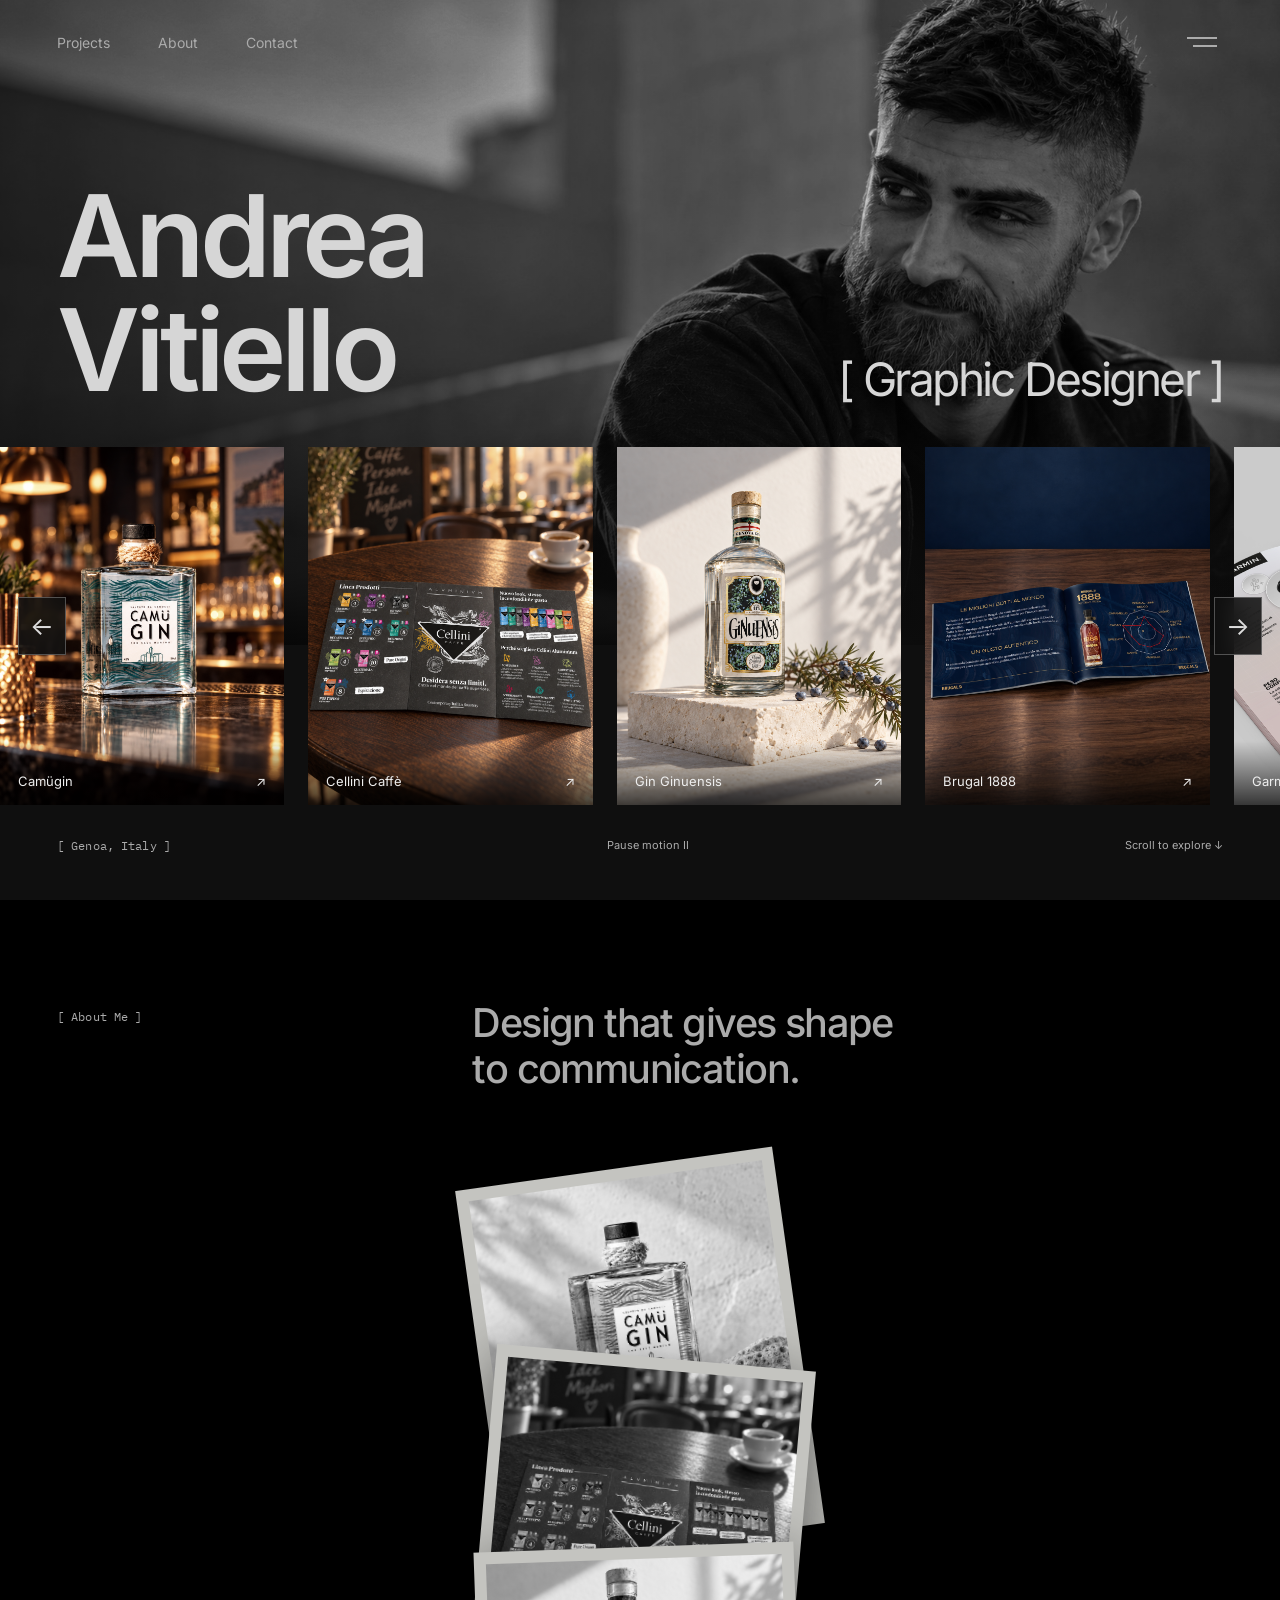
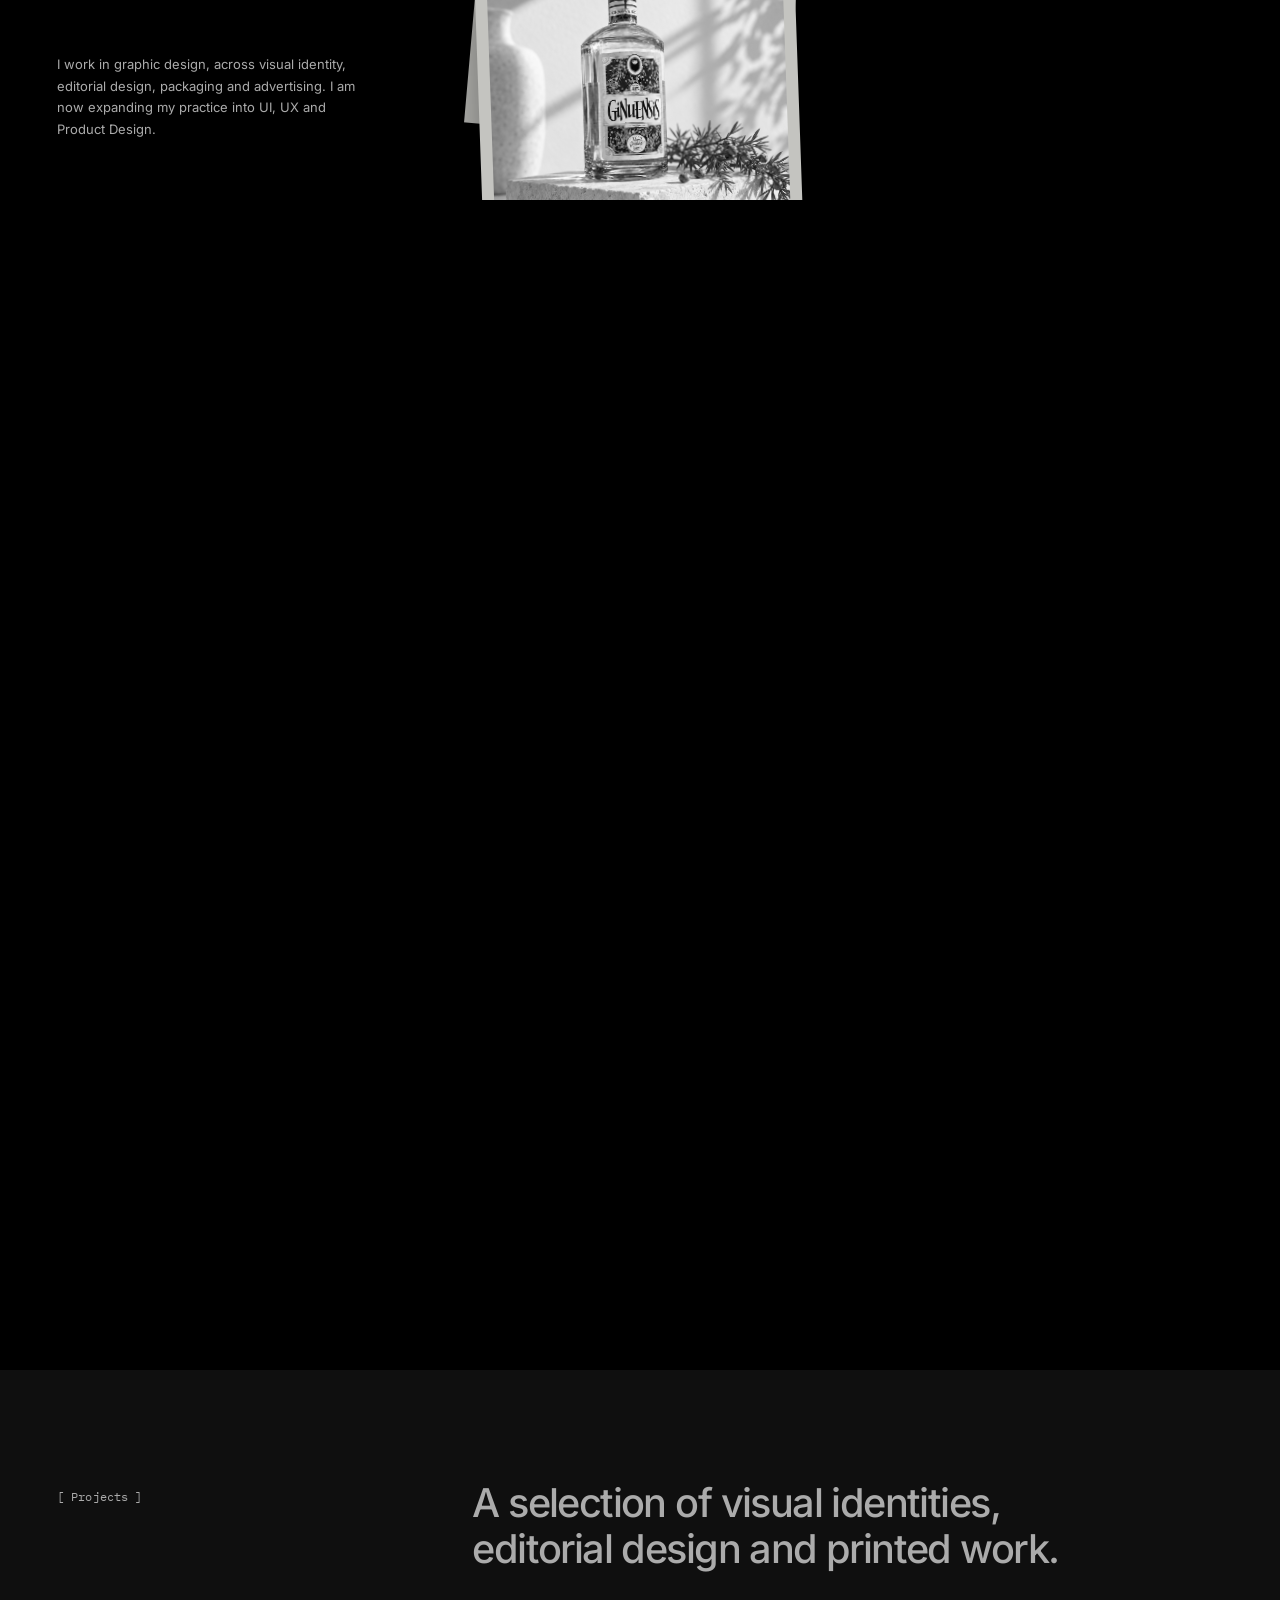
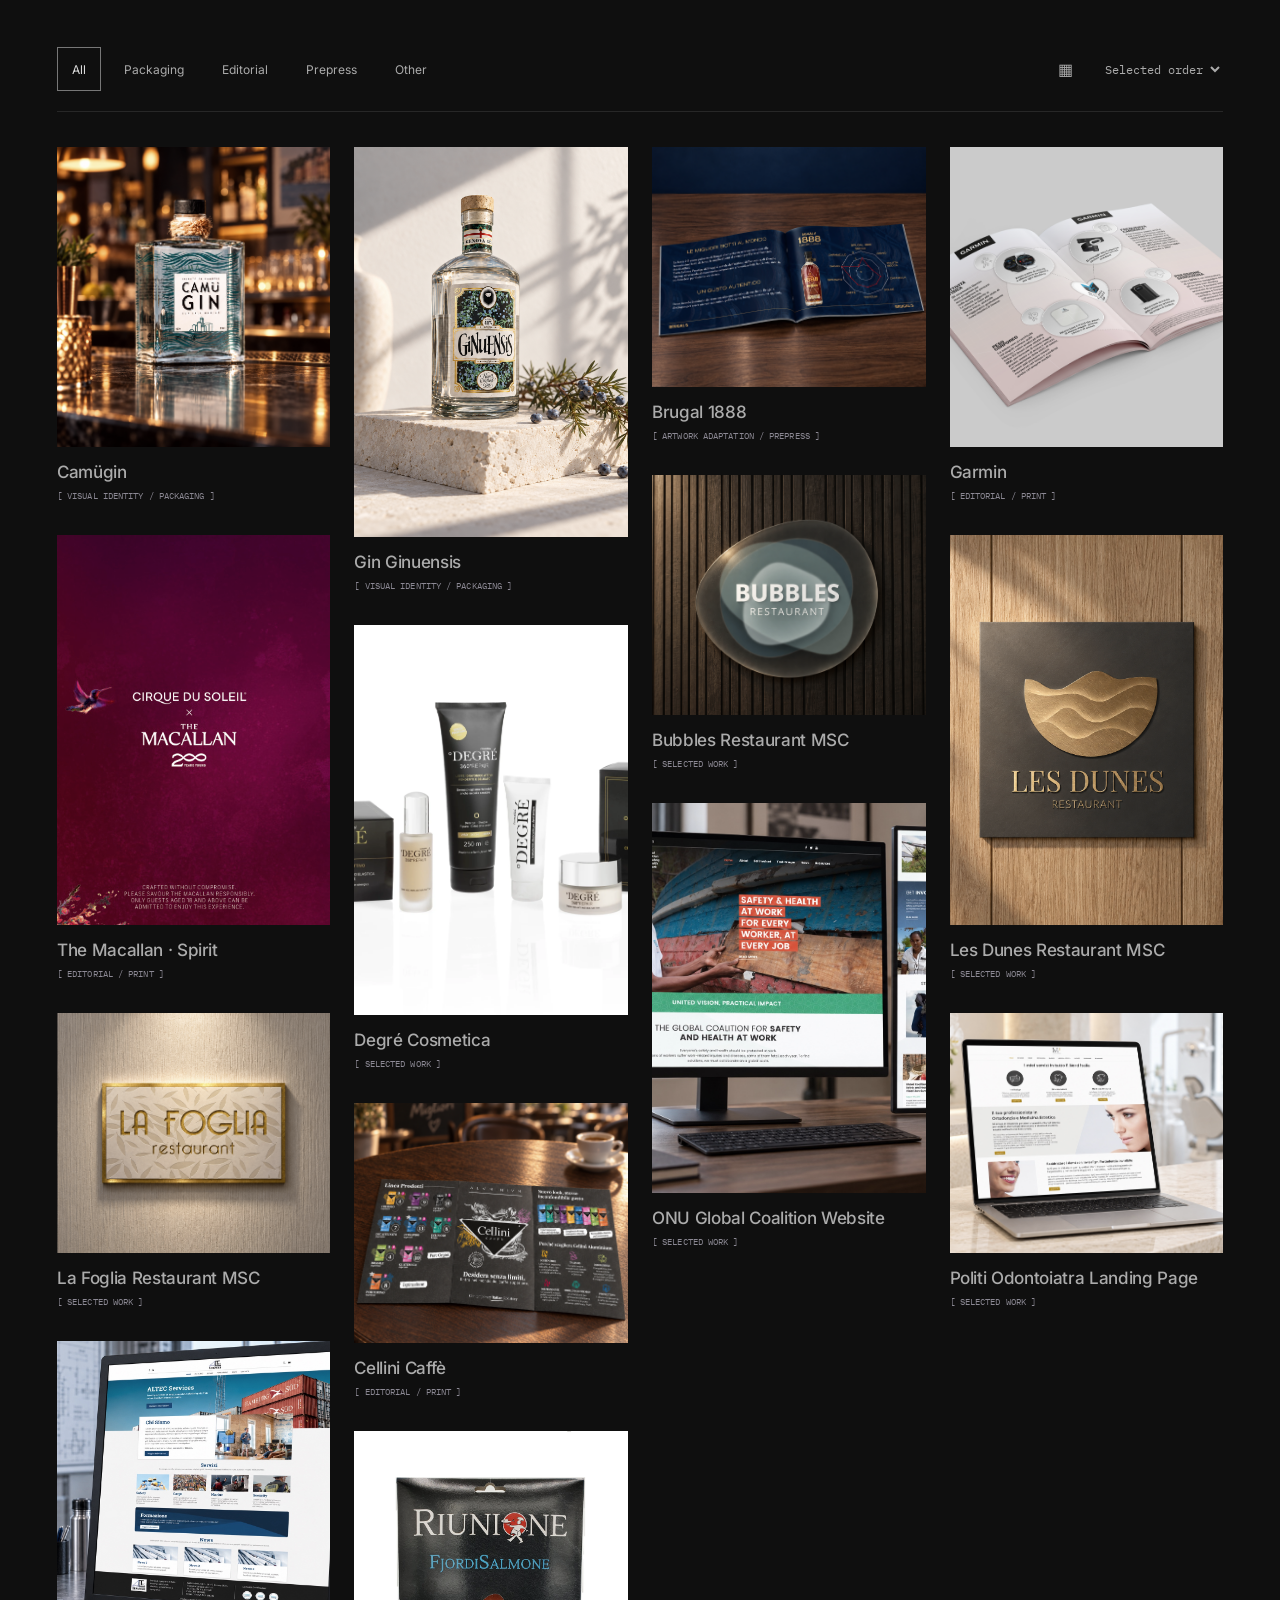
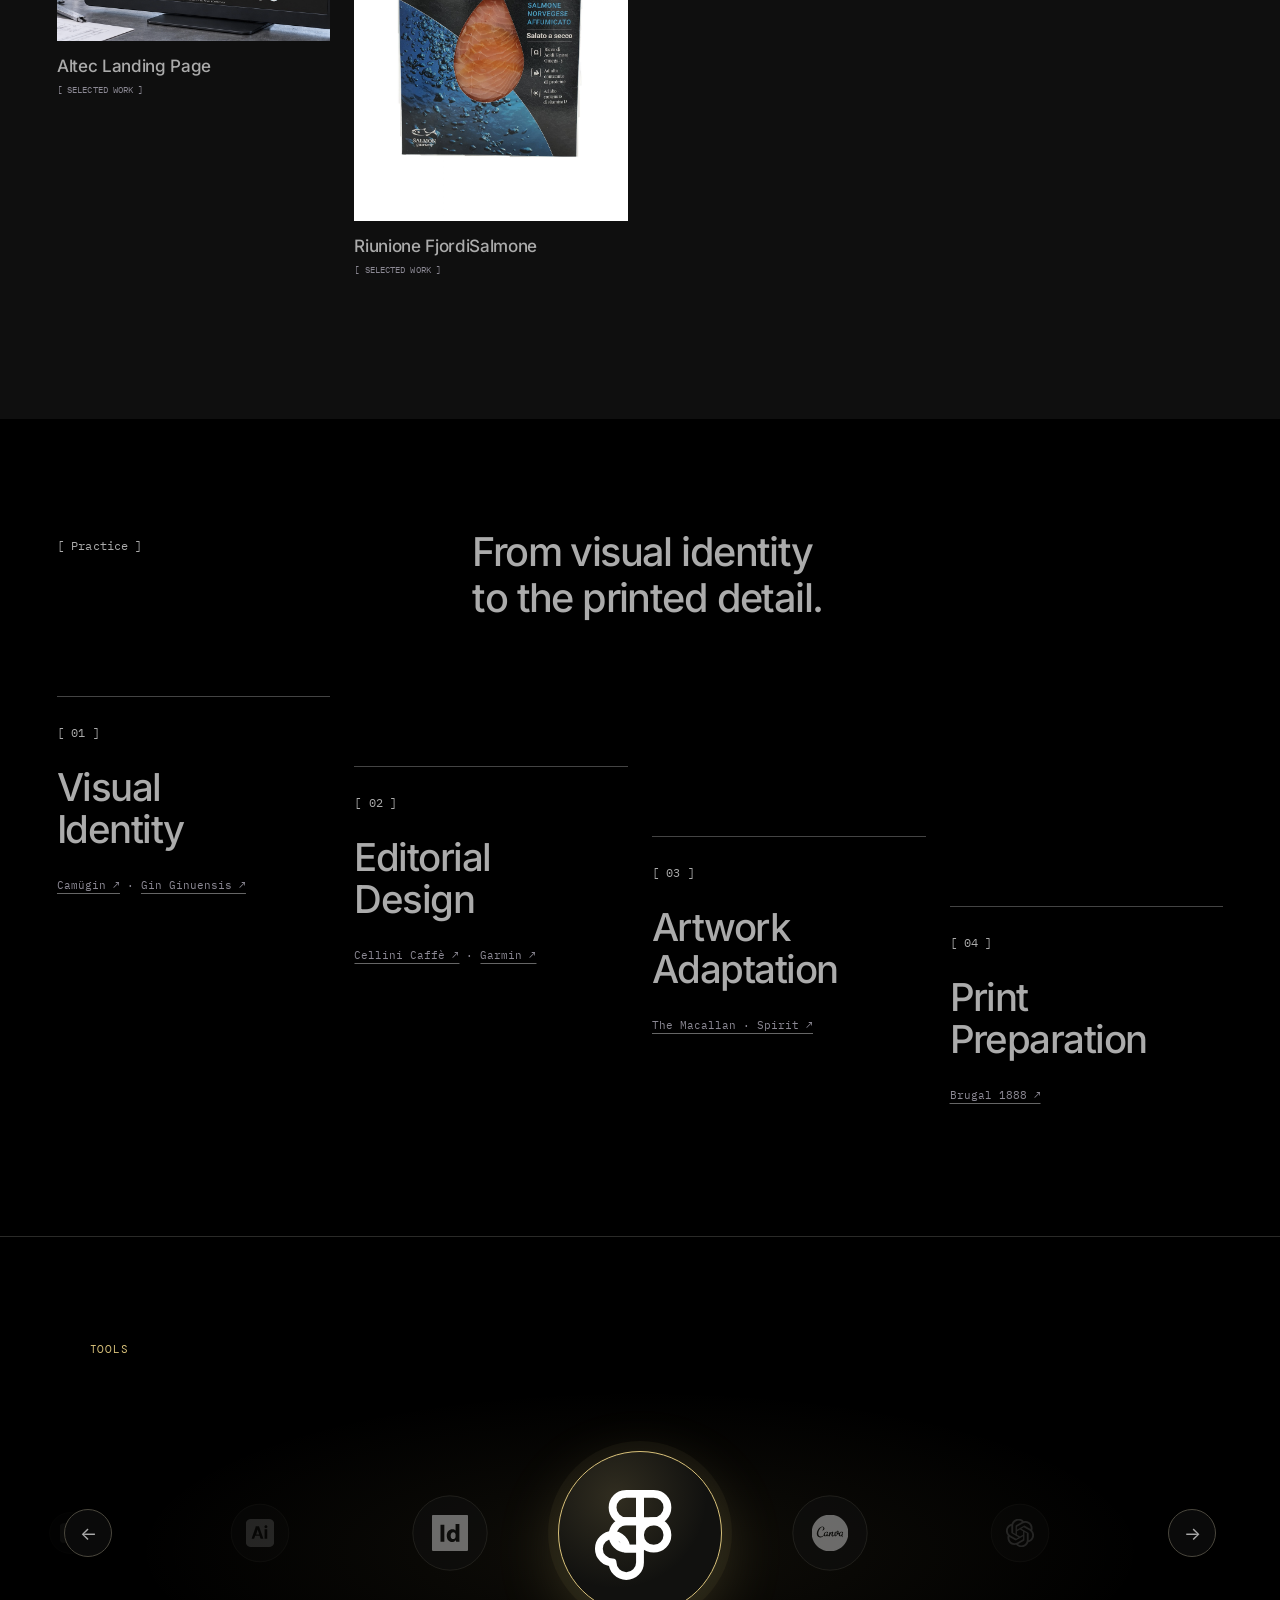
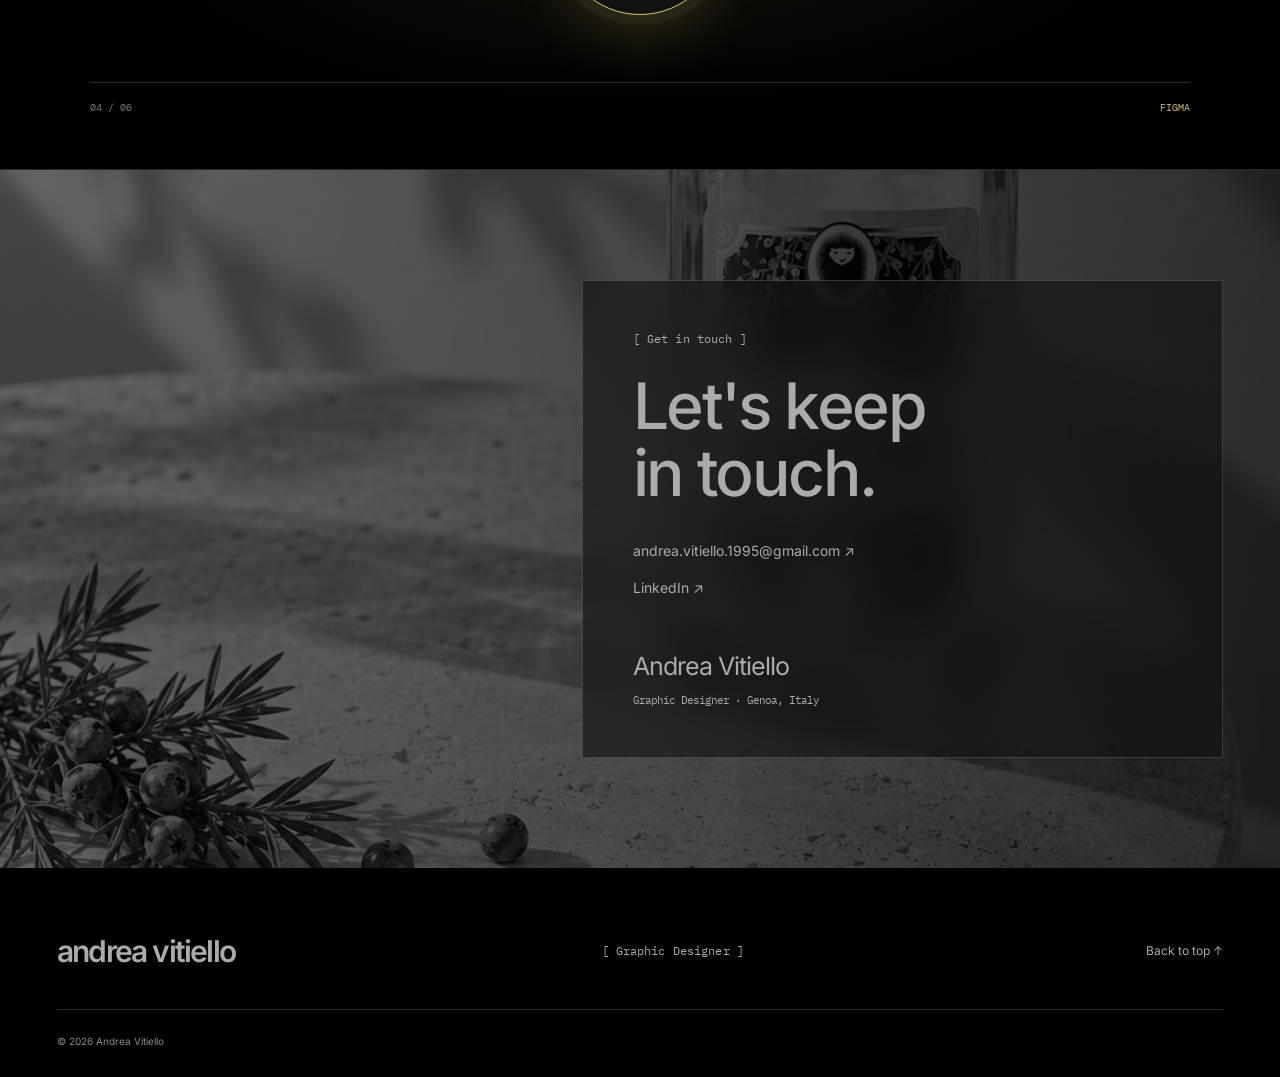
==== commit e5557bf7: "Publish redesigned portfolio while preserving European and root QR URLs" ====
--- a/index.html
+++ b/index.html
@@ -1,120 +1,32 @@
-<!doctype html>
-<html lang="it">
-<head>
-<meta charset="utf-8"><meta name="viewport" content="width=device-width, initial-scale=1">
-<title>ANDREA VITIELLO — PORTFOLIO</title>
-<meta name="description" content="Portfolio di Andrea Vitiello — Graphic Designer. Identità visiva, editoriale, packaging, advertising e digital design.">
-<meta name="theme-color" content="#0a0a0a">
-<link rel="preconnect" href="https://fonts.googleapis.com"><link rel="preconnect" href="https://fonts.gstatic.com" crossorigin>
-<link href="https://fonts.googleapis.com/css2?family=DM+Mono:wght@400;500&family=Inter:wght@400;500;600;700&display=swap" rel="stylesheet">
-<link rel="stylesheet" href="andrea-portfolio/assets/css/style.css?v=portfolio-20260928">
-<link rel="stylesheet" href="andrea-portfolio/assets/css/hero.css?v=hero-20260928">
-<link rel="stylesheet" href="andrea-portfolio/assets/css/mobile.css?v=mobile-20260928">
-</head>
-<body>
-<header class="nav" id="site-nav"><a class="brand" href="#top">AV<span>.</span></a><button class="menu" id="menu" aria-label="Apri menu">☰</button><nav><a href="#work">Progetti</a><a href="#about">Profilo</a><a href="#contact">Contatti</a></nav></header>
-<main id="top">
-<section class="section hero"><div class="eyebrow">GRAPHIC DESIGNER · GENOVA, ITALIA</div><h1>Ciao, sono<br><em>Andrea.</em></h1><p class="hero-copy">Mi occupo di graphic design e comunicazione visiva, trasformando idee e identità in progetti che prendono forma tra editoriale, packaging, advertising e digitale.</p><div class="hero-meta"><span>PROGETTI SELEZIONATI · 2020/2026</span><span>SCORRI PER ESPLORARE ↓</span></div></section>
-<section class="section about" id="about"><div class="section-label">01 — PROFILO</div><div class="about-grid"><h2>Grafica per dare forma alla <em>comunicazione.</em></h2><div><p>Lavoro nel mondo del graphic design, tra identità visiva, editoriale, packaging e advertising. Oggi sto ampliando questo percorso verso UI, UX e Product Design.</p><p>Questa selezione raccoglie alcuni dei progetti e delle esperienze che hanno fatto parte del mio percorso nel graphic design.</p></div></div></section>
-<section class="section" id="work"><div class="section-head"><div><div class="section-label">02 — PROGETTI SELEZIONATI</div><h2 class="section-title">Sette progetti</h2></div><span>07 CASE STUDIES</span></div><div class="grid">
-<article class="card featured" data-project="camugin"><div class="project-design-grid" aria-label="Design Camügin, fronte e retro"><img src="andrea-portfolio/assets/images/camugin-1.jpg" alt="Design Camügin fronte" loading="lazy"><img src="andrea-portfolio/assets/images/camugin-2.jpg" alt="Design Camügin retro" loading="lazy"></div><div class="card-info"><span>01 · PRODOTTO / CAMPAGNA</span><h3>Camügin</h3><p>Comunicazione di prodotto e direzione visiva</p></div></article>
-<section class="project-mockup" aria-label="Mockup Camügin">
-  <div class="project-mockup-grid">
-    <figure class="project-mockup-card">
-      <img src="andrea-portfolio/assets/images/camugin-mockup-bar.png" alt="Bottiglia Camügin su un bancone di bar, con luce calda" loading="lazy">
-    </figure>
-    <figure class="project-mockup-card">
-      <img src="andrea-portfolio/assets/images/camugin-mockup-liguria.png" alt="Bottiglia Camügin in un paesaggio costiero ligure" loading="lazy">
-    </figure>
-    <figure class="project-mockup-card">
-      <img src="andrea-portfolio/assets/images/camugin-mockup-minimal.png" alt="Bottiglia Camügin su pietra chiara con sale ed elementi naturali" loading="lazy">
-    </figure>
-  </div>
-</section>
-<article class="card" data-project="cellini"><div class="project-design-grid" aria-label="Design Cellini Caffè, fronte e retro"><img src="andrea-portfolio/assets/images/cellini-1.jpg" alt="Design Cellini Caffè fronte" loading="lazy"><img src="andrea-portfolio/assets/images/cellini-2.jpg" alt="Design Cellini Caffè retro" loading="lazy"></div><div class="card-info"><span>02 · EDITORIALE / RETAIL</span><h3>Cellini Caffè</h3><p>Sistema editoriale per una torrefazione italiana contemporanea</p></div></article>
-<section class="project-mockup" aria-label="Mockup Cellini Caffè">
-  <div class="project-mockup-grid">
-    <figure class="project-mockup-card"><img src="andrea-portfolio/assets/images/cellini-mockup-open.png" alt="Dépliant Cellini Caffè aperto in tre pannelli" loading="lazy"></figure>
-    <figure class="project-mockup-card"><img src="andrea-portfolio/assets/images/cellini-mockup-spread.png" alt="Dépliant Cellini Caffè completamente aperto" loading="lazy"></figure>
-    <figure class="project-mockup-card"><img src="andrea-portfolio/assets/images/cellini-mockup-closed.png" alt="Dépliant Cellini Caffè chiuso su una superficie grafite" loading="lazy"></figure>
-  </div>
-</section>
-<article class="card" data-project="brugal"><div class="project-design-grid" aria-label="Design Brugal 1888, fronte e retro"><img src="andrea-portfolio/assets/images/brugal-1.jpg" alt="Design Brugal 1888 fronte" loading="lazy"><img src="andrea-portfolio/assets/images/brugal-2.jpg" alt="Design Brugal 1888 retro" loading="lazy"></div><div class="card-info"><span>03 · EDITORIALE / BRAND</span><h3>Brugal 1888</h3><p>Comunicazione premium e progettazione editoriale</p></div></article>
-<section class="project-mockup" aria-label="Mockup Brugal 1888">
-  <div class="project-mockup-grid">
-    <figure class="project-mockup-card"><img src="andrea-portfolio/assets/images/brugal-mockup-exterior.png" alt="Catalogo Brugal 1888 aperto sul lato esterno" loading="lazy"></figure>
-    <figure class="project-mockup-card"><img src="andrea-portfolio/assets/images/brugal-mockup-interior.png" alt="Catalogo Brugal 1888 aperto sulle pagine interne" loading="lazy"></figure>
-    <figure class="project-mockup-card"><img src="andrea-portfolio/assets/images/brugal-mockup-cover.png" alt="Copertina del catalogo Brugal 1888" loading="lazy"></figure>
-  </div>
-</section>
-<article class="card" data-project="garmin"><div class="project-design-grid" aria-label="Design Garmin, fronte e retro"><img src="andrea-portfolio/assets/images/garmin-1-cropped.jpg" alt="Design Garmin fronte" loading="lazy"><img src="andrea-portfolio/assets/images/garmin-2-cropped.jpg" alt="Design Garmin retro" loading="lazy"></div><div class="card-info"><span>04 · DIGITALE / PRODOTTO</span><h3>Garmin</h3><p>Comunicazione digitale di prodotto e sistema wellness</p></div></article>
-<section class="project-mockup" aria-label="Mockup Garmin">
-  <div class="project-mockup-grid project-mockup-grid--two">
-    <figure class="project-mockup-card"><img src="andrea-portfolio/assets/images/garmin-mockup-interior.png" alt="Mockup Garmin: interno del dépliant aperto" loading="lazy"></figure>
-    <figure class="project-mockup-card"><img src="andrea-portfolio/assets/images/garmin-mockup-exterior.png" alt="Mockup Garmin: facciata esterna del dépliant aperto" loading="lazy"></figure>
-  </div>
-</section>
-<article class="card" data-project="macallan"><div class="project-design-grid" aria-label="Design The Macallan Spirit, fronte e retro"><img src="andrea-portfolio/assets/images/macallan-1.jpg" alt="Design The Macallan Spirit fronte" loading="lazy"><img src="andrea-portfolio/assets/images/macallan-2.jpg" alt="Design The Macallan Spirit retro" loading="lazy"></div><div class="card-info"><span>05 · EVENTO / EDITORIALE</span><h3>The Macallan · Spirit</h3><p>Comunicazione per evento premium e storytelling visivo</p></div></article>
-<article class="card" data-project="ginuensis"><div class="project-design-grid project-design-grid--label" aria-label="Etichette Gin Ginuensis, fronte e retro"><img src="andrea-portfolio/assets/images/ginuensis-1.jpg" alt="Etichetta Gin Ginuensis fronte" loading="lazy"><img src="andrea-portfolio/assets/images/ginuensis-2-back-label.jpg" alt="Etichetta Gin Ginuensis retro" loading="lazy"></div><div class="card-info"><span>06 · PACKAGING</span><h3>Gin Ginuensis</h3><p>Packaging e identità visiva locale</p></div></article>
-<section class="project-mockup" aria-label="Mockup Gin Ginuensis">
-  <div class="project-mockup-grid">
-    <figure class="project-mockup-card"><img src="andrea-portfolio/assets/images/ginuensis-mockup-coast.png" alt="Bottiglia Ginuensis sulla costa ligure al tramonto" loading="lazy"></figure>
-    <figure class="project-mockup-card"><img src="andrea-portfolio/assets/images/ginuensis-mockup-bar.png" alt="Bottiglia Ginuensis su un cocktail bar" loading="lazy"></figure>
-    <figure class="project-mockup-card"><img src="andrea-portfolio/assets/images/ginuensis-mockup-minimal.png" alt="Bottiglia Ginuensis su pietra chiara con bacche di ginepro" loading="lazy"></figure>
-  </div>
-</section>
-<section class="other-projects" aria-labelledby="other-projects-title">
-  <div class="other-projects-info"><span>07 · SELEZIONE</span><h3 id="other-projects-title">Altri progetti</h3><p>Una raccolta di lavori selezionati.</p></div>
-  <div class="other-projects-grid" id="other-projects-grid" aria-label="Lavori selezionati">
-    <figure class="other-project-card" data-other-project="0" role="button" tabindex="0" aria-label="Apri Degré Cosmetica"><div class="other-project-media"><img src="andrea-portfolio/assets/images/other-degre.webp" alt="Packaging della linea cosmetica Dégré 360° Repair" loading="lazy"></div><figcaption>Degré Cosmetica</figcaption></figure>
-    <figure class="other-project-card" data-other-project="1" role="button" tabindex="0" aria-label="Apri Riunione FjordiSalmone"><div class="other-project-media"><img src="andrea-portfolio/assets/images/other-fjordi-salmone.jpg" alt="Packaging FjordiSalmone Riunione" loading="lazy"></div><figcaption>Riunione FjordiSalmone</figcaption></figure>
-    <figure class="other-project-card" data-other-project="2" role="button" tabindex="0" aria-label="Apri Bubbles Restaurant MSC"><div class="other-project-media"><img src="andrea-portfolio/assets/images/other-plaque-bubbles.png" alt="Targa Bubbles Restaurant in ambientazione realistica" loading="lazy"></div><figcaption>Bubbles Restaurant MSC</figcaption></figure>
-    <figure class="other-project-card" data-other-project="3" role="button" tabindex="0" aria-label="Apri Les Dunes Restaurant MSC"><div class="other-project-media"><img src="andrea-portfolio/assets/images/other-plaque-les-dunes.png" alt="Targa Les Dunes Restaurant in ambientazione realistica" loading="lazy"></div><figcaption>Les Dunes Restaurant MSC</figcaption></figure>
-    <figure class="other-project-card" data-other-project="4" role="button" tabindex="0" aria-label="Apri La Foglia Restaurant MSC"><div class="other-project-media"><img src="andrea-portfolio/assets/images/other-plaque-la-foglia.png" alt="Targa La Foglia Restaurant in ambientazione realistica" loading="lazy"></div><figcaption>La Foglia Restaurant MSC</figcaption></figure>
-    <figure class="other-project-card" data-other-project="5" role="button" tabindex="0" aria-label="Apri ONU Global Coalition Website"><div class="other-project-media"><img src="andrea-portfolio/assets/images/other-web-global-coalition-proposal.jpg" alt="Mockup del sito Global Coalition for Safety and Health at Work" loading="lazy"></div><figcaption>ONU Global Coalition Website</figcaption></figure>
-    <figure class="other-project-card" data-other-project="6" role="button" tabindex="0" aria-label="Apri Politi Odontoiatra Landing Page"><div class="other-project-media"><img src="andrea-portfolio/assets/images/other-web-politi-proposal.jpg" alt="Mockup del sito Politi per ortodonzia e medicina estetica" loading="lazy"></div><figcaption>Politi Odontoiatra Landing Page</figcaption></figure>
-    <figure class="other-project-card" data-other-project="7" role="button" tabindex="0" aria-label="Apri Altec Landing Page"><div class="other-project-media"><img src="andrea-portfolio/assets/images/other-web-altec-proposal.jpg" alt="Mockup del sito Altec Services" loading="lazy"></div><figcaption>Altec Landing Page</figcaption></figure>
-  </div>
-</section>
-</div></section>
-<section class="section skills" id="skills"><div class="section-label">03 — COMPETENZE</div><div class="skills-grid"><div><h2>Design</h2><p>Concept visivo, art direction, tipografia, composizione, layout, identità visiva, editoriale e packaging.</p></div><div><h2>Produzione</h2><p>Esecutivi di stampa, grande formato, preparazione immagini, packaging e adattamento multi-formato.</p></div></div></section>
-<section class="tools-showcase" aria-labelledby="tools-title">
-  <div class="tools-showcase-head"><div class="section-label">STRUMENTI</div></div>
-  <div class="tools-slider" id="tools-slider" role="region" aria-roledescription="carousel" aria-label="Strumenti di lavoro">
-    <button class="tools-arrow tools-prev" type="button" aria-label="Strumento precedente">←</button>
+<!doctype html><html lang="en"><head><meta charset="utf-8"><meta name="viewport" content="width=device-width,initial-scale=1"><title>Andrea Vitiello — Graphic Designer</title><meta name="description" content="Andrea Vitiello, Graphic Designer based in Genoa. Selected work in visual identity, packaging, editorial design and print."><meta name="theme-color" content="#0f0f0f"><link rel="stylesheet" href="/portfolio-eu/assets/fonts.css"><link rel="stylesheet" href="/portfolio-eu/style.css"><link rel="stylesheet" href="/portfolio-eu/tools.css"><script src="/portfolio-eu/data.js" defer></script><script src="/portfolio-eu/app.js" defer></script><link rel="canonical" href="https://andreavitex.github.io/portfolio-eu/"></head><body>
+<a class="skip" href="#projects">Skip to projects</a>
+<header><nav aria-label="Main navigation"><a href="#projects">Projects</a><a href="#about">About</a><a href="#contact">Contact</a></nav><button id="menu-open" aria-label="Open menu" aria-haspopup="dialog"><span></span><span></span></button></header>
+<main id="home"><section class="hero"><div class="hero-heading"><h1>Andrea<br>Vitiello</h1><p>[ Graphic Designer ]</p></div><div class="carousel" aria-label="Featured projects"><button class="carousel-arrow carousel-prev" aria-label="Previous featured projects">←</button><div class="carousel-scroll" tabindex="0" aria-label="Scroll featured projects"><div class="film" id="film"></div></div><button class="carousel-arrow carousel-next" aria-label="Next featured projects">→</button></div><div class="hero-bottom"><span class="mono">[ Genoa, Italy ]</span><button id="motion" aria-pressed="false">Pause motion Ⅱ</button><a href="#about">Scroll to explore ↓</a></div></section>
+<section id="about" class="about"><div class="about-sticky"><div class="section-heading"><p class="mono">[ About Me ]</p><h2>Design that gives shape<br>to communication.</h2></div><div class="polaroids"><figure class="polaroid"><img src="/portfolio-eu/assets/camugin-mockup-minimal.png" alt="Camügin packaging mockup"><figcaption>Visual identity</figcaption></figure><figure class="polaroid"><img src="/portfolio-eu/assets/cellini-mockup-open.png" alt="Cellini Caffè brochure mockup"><figcaption>Editorial design</figcaption></figure><figure class="polaroid"><img src="/portfolio-eu/assets/ginuensis-mockup-coast.png" alt="Ginuensis bottle mockup"><figcaption>Ginuensis <span>Gin brand · Identity & packaging</span></figcaption></figure></div><p class="about-copy">I work in graphic design, across visual identity, editorial design, packaging and advertising. I am now expanding my practice into UI, UX and Product Design.</p></div></section>
+<section id="projects" class="work section"><div class="section-heading"><p class="mono">[ Projects ]</p><h2>A selection of visual identities,<br>editorial design and printed work.</h2></div><div class="toolbar"><div class="filters" aria-label="Filter projects"></div><div class="view-tools"><button id="layout" aria-label="Switch to two-column grid">▦</button><label class="sr-only" for="sort">Sort projects</label><select id="sort"><option value="selected">Selected order</option><option value="az">A–Z</option></select></div></div><p class="sr-only" id="results" aria-live="polite"></p><div id="grid" class="grid"></div></section>
+<section class="practice section"><div class="section-heading"><p class="mono">[ Practice ]</p><h2>From visual identity<br>to the printed detail.</h2></div><div class="steps"><article><span class="mono">[ 01 ]</span><h3>Visual<br>Identity</h3><p><a href="#work/camugin">Camügin ↗</a> · <a href="#work/ginuensis">Gin Ginuensis ↗</a></p></article><article><span class="mono">[ 02 ]</span><h3>Editorial<br>Design</h3><p><a href="#work/cellini">Cellini Caffè ↗</a> · <a href="#work/garmin">Garmin ↗</a></p></article><article><span class="mono">[ 03 ]</span><h3>Artwork<br>Adaptation</h3><p><a href="#work/macallan">The Macallan · Spirit ↗</a></p></article><article><span class="mono">[ 04 ]</span><h3>Print<br>Preparation</h3><p><a href="#work/brugal">Brugal 1888 ↗</a></p></article></div></section>
+<section class="tools-showcase" id="tools" aria-label="Design tools">
+  <div class="tools-showcase-head"><div class="section-label">TOOLS</div></div>
+  <div class="tools-slider" id="tools-slider" role="region" aria-roledescription="carousel" aria-label="Design tools">
+    <button class="tools-arrow tools-prev" type="button" aria-label="Previous tool">←</button>
     <div class="tools-viewport" id="tools-viewport">
       <div class="tools-track" id="tools-track">
-        <button class="tool-slide" type="button" data-tool="Photoshop" aria-label="Photoshop"><span class="tool-icon"><img src="andrea-portfolio/assets/images/tools/photoshop.svg" alt=""></span></button>
-        <button class="tool-slide" type="button" data-tool="Illustrator" aria-label="Illustrator"><span class="tool-icon"><img src="andrea-portfolio/assets/images/tools/illustrator.svg" alt=""></span></button>
-        <button class="tool-slide" type="button" data-tool="InDesign" aria-label="InDesign"><span class="tool-icon"><img src="andrea-portfolio/assets/images/tools/indesign.svg" alt=""></span></button>
-        <button class="tool-slide" type="button" data-tool="Figma" aria-label="Figma"><span class="tool-icon"><img src="andrea-portfolio/assets/images/tools/figma.svg" alt=""></span></button>
-        <button class="tool-slide" type="button" data-tool="Canva" aria-label="Canva"><span class="tool-icon"><img src="andrea-portfolio/assets/images/tools/canva.svg" alt=""></span></button>
-        <button class="tool-slide" type="button" data-tool="ChatGPT" aria-label="ChatGPT"><span class="tool-icon"><img src="andrea-portfolio/assets/images/tools/chatgpt.svg" alt=""></span></button>
+        <button class="tool-slide" type="button" data-tool="Photoshop" aria-label="Photoshop"><span class="tool-icon"><img src="/portfolio-eu/assets/tools/photoshop.svg" alt=""></span></button>
+        <button class="tool-slide" type="button" data-tool="Illustrator" aria-label="Illustrator"><span class="tool-icon"><img src="/portfolio-eu/assets/tools/illustrator.svg" alt=""></span></button>
+        <button class="tool-slide" type="button" data-tool="InDesign" aria-label="InDesign"><span class="tool-icon"><img src="/portfolio-eu/assets/tools/indesign.svg" alt=""></span></button>
+        <button class="tool-slide" type="button" data-tool="Figma" aria-label="Figma"><span class="tool-icon"><img src="/portfolio-eu/assets/tools/figma.svg" alt=""></span></button>
+        <button class="tool-slide" type="button" data-tool="Canva" aria-label="Canva"><span class="tool-icon"><img src="/portfolio-eu/assets/tools/canva.svg" alt=""></span></button>
+        <button class="tool-slide" type="button" data-tool="ChatGPT" aria-label="ChatGPT"><span class="tool-icon"><img src="/portfolio-eu/assets/tools/chatgpt.svg" alt=""></span></button>
       </div>
     </div>
-    <button class="tools-arrow tools-next" type="button" aria-label="Strumento successivo">→</button>
+    <button class="tools-arrow tools-next" type="button" aria-label="Next tool">→</button>
   </div>
   <div class="tools-caption"><span id="tools-current" aria-live="polite">04 / 06</span><span id="tools-name">Figma</span></div>
 </section>
-<section class="section contact" id="contact"><div class="section-label">04 — CONTATTI</div><h2>Restiamo<br><em>in contatto.</em></h2><div class="contact-links"><a href="mailto:andrea.vitiello.1995@gmail.com">andrea.vitiello.1995@gmail.com</a><a href="https://www.linkedin.com/in/andrea-vitiello-231a5a208/" target="_blank" rel="noreferrer">LinkedIn</a></div></section>
-</main><footer><span>ANDREA VITIELLO</span><span>GRAPHIC DESIGN · 2026</span></footer>
-<div class="modal" id="modal" aria-hidden="true">
-  <button class="modal-close" id="modal-close" type="button" aria-label="Torna al portfolio">×</button>
-  <div class="modal-viewer" id="modal-viewer">
-    <div class="modal-top">
-      <div>
-        <div class="section-label" id="modal-kicker"></div>
-        <h2 class="modal-title" id="modal-title"></h2>
-      </div>
-      <span class="modal-counter" id="modal-counter">01 / 01</span>
-    </div>
-    <button class="modal-nav modal-prev" id="modal-prev" type="button" aria-label="Immagine precedente">←</button>
-    <button class="modal-nav modal-next" id="modal-next" type="button" aria-label="Immagine successiva">→</button>
-    <div class="modal-image-stage" id="modal-image-stage" role="button" tabindex="0" aria-label="Torna al portfolio">
-      <img id="modal-image" src="" alt="">
-    </div>
-    <div class="modal-hint">TAP / CLICK PER TORNARE AL PORTFOLIO · SWIPE O FRECCE PER SCORRERE</div>
-  </div>
-</div>
-<script src="andrea-portfolio/assets/js/main.js?v=portfolio-20260927"></script>
+
+<section id="contact" class="contact section"><div class="contact-art" aria-hidden="true"></div><div class="contact-panel"><p class="mono">[ Get in touch ]</p><h2>Let's keep<br>in touch.</h2><a class="email" href="mailto:andrea.vitiello.1995@gmail.com">andrea.vitiello.1995@gmail.com ↗</a><a href="https://www.linkedin.com/in/andrea-vitiello-231a5a208/" target="_blank" rel="noreferrer">LinkedIn ↗</a><div class="contact-sign">Andrea Vitiello<span>Graphic Designer · Genoa, Italy</span></div></div></section>
+<footer><a href="#home">andrea vitiello</a><span class="mono">[ Graphic Designer ]</span><a href="#home">Back to top ↑</a><small>© 2026 Andrea Vitiello</small></footer></main>
+<dialog id="menu" aria-label="Navigation"><button class="close" id="menu-close" aria-label="Close menu">×</button><nav aria-label="Expanded navigation"><a href="#home">Home <sup>01</sup></a><a href="#about">About <sup>02</sup></a><a href="#projects">Projects <sup>03</sup></a><a href="#contact">Contact <sup>04</sup></a></nav><a href="https://www.linkedin.com/in/andrea-vitiello-231a5a208/" target="_blank" rel="noreferrer">[ LinkedIn ↗ ]</a></dialog>
+<dialog id="project" aria-labelledby="project-title"><div class="detail-top"><a href="#projects" id="back">← Back to projects</a><button id="project-close" aria-label="Close project">×</button></div><div id="detail"></div><div class="project-nav"><button id="previous">← Previous project</button><button id="next">Next project →</button></div></dialog>
+<dialog id="lightbox" aria-label="Image viewer"><button class="close" id="lightbox-close" aria-label="Close image">×</button><img id="large-image" alt=""><div class="light-controls"><button id="image-prev" aria-label="Previous image">←</button><span id="image-count" class="mono" aria-live="polite"></span><button id="image-next" aria-label="Next image">→</button></div></dialog>
 </body></html>
--- a/portfolio-eu/assets/fonts.css
+++ b/portfolio-eu/assets/fonts.css
@@ -0,0 +1,42 @@
+@font-face {
+  font-family: 'IBM Plex Mono';
+  font-style: normal;
+  font-weight: 400;
+  font-display: swap;
+  src: url(font-0.woff2) format('truetype');
+}
+@font-face {
+  font-family: 'IBM Plex Mono';
+  font-style: normal;
+  font-weight: 500;
+  font-display: swap;
+  src: url(font-1.woff2) format('truetype');
+}
+@font-face {
+  font-family: 'Inter';
+  font-style: normal;
+  font-weight: 400;
+  font-display: swap;
+  src: url(font-2.woff2) format('truetype');
+}
+@font-face {
+  font-family: 'Inter';
+  font-style: normal;
+  font-weight: 500;
+  font-display: swap;
+  src: url(font-3.woff2) format('truetype');
+}
+@font-face {
+  font-family: 'Inter';
+  font-style: normal;
+  font-weight: 600;
+  font-display: swap;
+  src: url(font-4.woff2) format('truetype');
+}
+@font-face {
+  font-family: 'Inter';
+  font-style: normal;
+  font-weight: 700;
+  font-display: swap;
+  src: url(font-5.woff2) format('truetype');
+}
--- a/portfolio-eu/style.css
+++ b/portfolio-eu/style.css
@@ -0,0 +1,14 @@
+:root{--bg:#000;--panel:#0f0f0f;--ink:#ababab;--muted:#8b8893;--line:#272727;--accent:#bc203b}*{box-sizing:border-box}html{scroll-behavior:smooth;scroll-padding-top:70px}body{margin:0;background:var(--bg);color:var(--ink);font-family:Inter,Arial,sans-serif;-webkit-font-smoothing:antialiased}body.locked{overflow:hidden}button,a,select{-webkit-tap-highlight-color:transparent}a{color:inherit;text-decoration:none}button,select{font:inherit;color:inherit;background:transparent;border:0;cursor:pointer}button{min-height:44px}a:hover,button:hover{color:#eee}button:focus-visible,a:focus-visible,select:focus-visible{outline:2px solid #ddd;outline-offset:6px}img{display:block;width:100%;height:100%;object-fit:cover}h1,h2,h3,p,figure{margin:0}h1,h2,h3{font-weight:500;letter-spacing:-.04em}.mono{font:12px 'IBM Plex Mono',monospace;letter-spacing:.01em}.sr-only,.skip:not(:focus){position:absolute;width:1px;height:1px;overflow:hidden;clip-path:inset(50%)}.skip:focus{position:fixed;z-index:100;background:#fff;color:#000;padding:20px}header{position:absolute;top:0;width:100%;padding:20px 4.45%;display:flex;align-items:center;justify-content:space-between;z-index:4}header nav{display:flex;gap:48px;font-size:14px}#menu-open{width:44px;display:grid;align-content:center;justify-items:end;gap:6px}#menu-open span{display:block;background:var(--ink);height:2px;width:30px}#menu-open span:last-child{width:24px}.hero{min-height:100svh;background:var(--panel);position:relative;overflow:hidden;padding-top:clamp(130px,19.9vh,180px)}.geometry{position:absolute;inset:0;background:linear-gradient(90deg,transparent 49.93%,#1b1b1b 50%,transparent 50.07%),linear-gradient(149deg,transparent 39.9%,#1b1b1b 40%,transparent 40.15%),linear-gradient(31deg,transparent 59.9%,#1b1b1b 60%,transparent 60.15%);pointer-events:none}.hero-heading{position:relative;padding:0 4.45%;display:flex;justify-content:space-between;align-items:flex-end;margin-bottom:40px}.hero h1{font-size:clamp(76px,8.9vw,150px);font-weight:600;line-height:1;letter-spacing:-.045em}.hero-heading>p{font-size:clamp(20px,3.6vw,52px);letter-spacing:-.055em;padding-bottom:0}.carousel{position:relative;overflow:hidden}.film{display:flex;gap:24px;width:max-content;animation:marquee 65s linear infinite}.film:hover,.film:focus-within{animation-play-state:paused}.film a{width:clamp(240px,22.22vw,400px);height:clamp(300px,28vw,430px);overflow:hidden;position:relative}.film img{transition:transform .7s,filter .7s;filter:saturate(.8)}.film a:hover img{transform:scale(1.045);filter:saturate(1)}.film-label{position:absolute;inset:auto 0 0;padding:32px 18px 16px;background:linear-gradient(transparent,#000b);color:#eee;font-size:13px;display:flex;justify-content:space-between}.hero-bottom{display:flex;justify-content:space-between;align-items:center;padding:18px 4.45%;position:relative;font-size:11px}.hero-bottom button{font-size:11px}.section{padding:110px 4.45%}.section-heading{display:grid;grid-template-columns:1fr 2fr;gap:40px;margin-bottom:75px}.section-heading h2{font-size:clamp(28px,3.1vw,46px);line-height:1.16}.section-heading .mono{padding-top:9px}.about{height:230vh;min-height:1400px}.about-sticky{position:sticky;top:0;height:100vh;min-height:730px;padding:100px 4.45% 45px;overflow:hidden}.polaroids{position:relative;width:320px;height:380px;margin:0 auto}.polaroid{background:#c4c4c0;color:#1d1d1d;padding:12px;position:absolute;inset:0;box-shadow:0 10px 60px #0008;transform:translateY(var(--y,0px)) rotate(var(--r,-8deg));will-change:transform}.polaroid:nth-child(2){--r:5deg;--y:65px}.polaroid:nth-child(3){--r:-2deg;--y:130px}.polaroid img{height:83%;filter:grayscale(1)}.polaroid figcaption{font-size:16px;padding:14px 2px}.polaroid span{display:block;font-size:11px;margin-top:5px}.about-copy{max-width:310px;font-size:13px;line-height:1.65;position:absolute;left:4.45%;bottom:60px}.work{background:var(--panel);min-height:100vh}.toolbar{display:flex;align-items:center;justify-content:space-between;border-bottom:1px solid var(--line);padding-bottom:20px;margin-bottom:35px;gap:15px}.filters{display:flex;gap:8px;flex-wrap:wrap}.filters button{font-size:12px;padding:10px 14px;border:1px solid transparent}.filters button[aria-pressed=true]{border-color:#777;color:#ddd}.view-tools{display:flex;gap:18px;align-items:center}.view-tools select{font:12px 'IBM Plex Mono',monospace;max-width:150px;background:#0f0f0f;padding:12px 4px}.grid{columns:4;column-gap:24px}.grid.two{columns:2}.card{display:block;break-inside:avoid;margin-bottom:34px}.card-image{height:300px;position:relative;overflow:hidden;background:#171717}.card:nth-child(3n+2) .card-image{height:390px}.card:nth-child(4n+3) .card-image{height:240px}.card img{transition:transform .7s,filter .7s;filter:saturate(.8)}.card:hover img{transform:scale(1.04);filter:saturate(1)}.card-arrow{position:absolute;right:12px;bottom:12px;background:#d5d5d0;color:#000;width:38px;height:38px;display:grid;place-items:center;opacity:0;transform:translateY(10px);transition:.3s}.card:hover .card-arrow,.card:focus-visible .card-arrow{opacity:1;transform:none}.card h3{font-size:17px;margin:15px 0 8px;letter-spacing:-.02em}.card .mono{font-size:9px;color:var(--muted)}.steps{display:grid;grid-template-columns:repeat(4,1fr);gap:24px;min-height:430px}.steps article{border-top:1px solid #444;padding-top:24px}.steps article:nth-child(2){margin-top:70px}.steps article:nth-child(3){margin-top:140px}.steps article:nth-child(4){margin-top:210px}.steps h3{font-size:clamp(28px,3vw,44px);line-height:1.1;margin:25px 0}.steps p{font:11px 'IBM Plex Mono',monospace;color:var(--muted);line-height:1.7}.contact{position:relative;min-height:680px;display:flex;justify-content:flex-end;align-items:center;overflow:hidden}.contact-art{position:absolute;inset:0;background:linear-gradient(90deg,#0002,#0009),url('assets/ginuensis-mockup-bar.png') center 55%/cover;filter:grayscale(1) brightness(.5);transform:scale(1.03)}.contact-panel{position:relative;width:55%;padding:50px;background:#1119;backdrop-filter:blur(24px);border:1px solid #ffffff29}.contact h2{font-size:clamp(40px,5vw,72px);line-height:1.05;margin:26px 0 35px}.contact-panel>a{display:block;font-size:14px;margin:20px 0;overflow-wrap:anywhere}.contact-sign{font-size:25px;margin-top:55px;letter-spacing:-.04em}.contact-sign span{display:block;font:11px 'IBM Plex Mono',monospace;margin-top:12px}footer{padding:65px 4.45% 30px;display:grid;grid-template-columns:1fr 1fr auto;align-items:center;gap:40px}footer>a:first-child{font-size:30px;font-weight:600;letter-spacing:-.06em}footer>a{font-size:12px}footer small{grid-column:1/-1;border-top:1px solid var(--line);padding-top:25px;font-size:10px;color:var(--muted)}dialog{background:#0f0f0f;color:var(--ink);border:0;padding:0}dialog::backdrop{background:#000c;backdrop-filter:blur(8px)}#menu{max-width:none;max-height:none;width:100%;height:100%;padding:9vh 8vw}#menu nav{display:grid;gap:18px;margin-bottom:45px}#menu nav a{font-size:clamp(42px,7vw,95px);letter-spacing:-.05em;width:fit-content;animation:enter .5s both}#menu nav a:nth-child(2){animation-delay:.07s}#menu nav a:nth-child(3){animation-delay:.14s}#menu nav a:nth-child(4){animation-delay:.21s}sup{font:12px 'IBM Plex Mono',monospace;vertical-align:top;letter-spacing:0}#menu>a{font:12px 'IBM Plex Mono',monospace}.close{position:absolute;right:4vw;top:22px;font-size:36px;width:48px;z-index:2}#project{width:100%;height:100%;max-width:none;max-height:none;padding:28px 4.45% 50px;overflow-y:auto}.detail-top{display:flex;justify-content:space-between;align-items:center;font:12px 'IBM Plex Mono',monospace}.detail-top button{font-size:32px}.detail-head{padding:80px 0 60px;display:grid;grid-template-columns:1fr 1fr;gap:45px;align-items:end}.detail-head h2{font-size:clamp(45px,6vw,90px);line-height:1.02;margin-top:20px}.detail-head p{max-width:570px;font-size:16px;line-height:1.7}.detail-head .mono{font-size:11px}.gallery{display:grid;grid-template-columns:1fr 1fr;gap:30px}.gallery figure:first-child{grid-column:1/-1}.gallery button{padding:0;display:block;width:100%;height:100%;background:#191919}.gallery img{object-fit:contain;max-height:75vh;height:auto;margin:auto}.gallery figcaption{font:11px 'IBM Plex Mono',monospace;padding:12px 0;color:var(--muted)}.project-nav{display:flex;justify-content:space-between;border-top:1px solid #333;margin-top:60px;padding-top:25px;font-size:13px}#lightbox{width:100%;height:100%;max-width:none;max-height:none;background:#000;padding:65px 5vw 80px}#large-image{object-fit:contain}.light-controls{position:absolute;bottom:15px;left:5vw;right:5vw;display:flex;justify-content:space-between;align-items:center}.light-controls button{font-size:26px;width:55px}.paused .film{animation-play-state:paused}.paused .polaroid{will-change:auto}@keyframes marquee{to{transform:translateX(-50%)}}@keyframes enter{from{opacity:0;transform:translateY(20px)}to{opacity:1;transform:none}}
+@media(min-width:1600px){.hero-heading{margin-bottom:55px}}@media(max-width:900px){.hero-heading>p{font-size:28px}.grid{columns:2}.section-heading{grid-template-columns:1fr 2fr}.about-copy{max-width:210px}.contact-panel{width:70%}.polaroids{width:270px;height:330px;margin-left:48%}.steps{gap:15px}.steps h3{font-size:30px}}
+@media(max-width:600px){header{padding:18px 24px}header nav{gap:28px;font-size:12px}.hero{padding-top:145px;min-height:100svh}.hero-heading{display:block;padding:0 24px;margin-bottom:45px}.hero h1{font-size:76px;line-height:.95}.hero-heading>p{font-size:25px;margin-top:30px}.film{gap:16px}.film a{width:215px;height:270px}.hero-bottom{padding:16px 24px;flex-wrap:wrap;gap:5px}.hero-bottom .mono{font-size:10px}.hero-bottom>a{display:none}.section{padding:75px 24px}.section-heading{display:block;margin-bottom:40px}.section-heading .mono{margin-bottom:28px}.section-heading h2{font-size:30px}.about{height:1650px;min-height:0}.about-sticky{padding:70px 24px 30px;min-height:750px}.polaroids{width:230px;height:280px;margin:30px auto 0}.about-copy{left:24px;right:24px;bottom:25px;max-width:100%;font-size:12px}.toolbar{display:block}.filters{gap:0}.filters button{padding:8px 10px;font-size:11px}.view-tools{justify-content:flex-end;margin-top:12px}.grid{column-gap:15px}.card-image{height:190px}.card:nth-child(3n+2) .card-image{height:240px}.card:nth-child(4n+3) .card-image{height:170px}.card h3{font-size:14px;line-height:1.25}.card .mono{font-size:8px;line-height:1.7}.card-arrow{display:none}.grid.two{columns:1}.grid.two .card-image{height:360px!important}.steps{grid-template-columns:1fr 1fr;gap:30px 20px}.steps article:nth-child(n){margin-top:0}.steps article:nth-child(even){margin-top:60px}.steps h3{font-size:30px}.steps p{font-size:9px}.contact{min-height:620px;padding:40px 24px}.contact-panel{width:100%;padding:28px 22px}.contact-panel>a{font-size:12px}.contact h2{font-size:52px}.contact-sign{font-size:23px}footer{padding:45px 24px 25px;grid-template-columns:1fr auto;gap:25px}footer .mono{grid-column:1/-1;grid-row:2}footer>a:first-child{font-size:24px}.detail-head{grid-template-columns:1fr;padding:40px 0;gap:25px}.detail-head p{font-size:14px}.gallery{grid-template-columns:1fr;gap:20px}.gallery figure:first-child{grid-column:auto}#project{padding:18px 24px 35px}.project-nav{font-size:11px}#menu{padding:100px 30px}#menu nav{gap:25px}}
+@media(prefers-reduced-motion:reduce){html{scroll-behavior:auto}*,*::before,*::after{animation:none!important;transition:none!important}.polaroid{will-change:auto}}
+
+/* Review updates: original portrait, fixed carousel controls and project anchors. */
+.hero{background:#0f0f0f;isolation:isolate}.hero::before{content:"";position:absolute;inset:0 0 auto;height:clamp(480px,60vw,700px);z-index:-1;background:linear-gradient(90deg,#000a,#0003 65%),linear-gradient(0deg,#0f0f0f,transparent 40%),url('assets/andrea-hero.jpg') center 40%/cover no-repeat}.geometry{opacity:.2}.hero-heading{color:#d6d6d6}
+.carousel-scroll{overflow-x:auto;scrollbar-width:none;overscroll-behavior-x:contain}.carousel-scroll::-webkit-scrollbar{display:none}.film{animation:none!important;gap:24px}.film a{flex-shrink:0}.carousel-arrow{position:absolute;top:50%;transform:translateY(-50%);z-index:3;width:48px;height:58px;border:1px solid #ffffff45;background:#111d;backdrop-filter:blur(12px);color:#ddd;font-size:25px}.carousel-prev{left:18px}.carousel-next{right:18px}.carousel-arrow:hover{background:#d0d0d0;color:#111}.steps p a{text-decoration:underline;text-decoration-color:#666;text-underline-offset:4px}.card:focus{outline:1px solid #aaa;outline-offset:7px}
+@media(max-width:600px){.hero::before{height:460px;background-position:center,center,72% center;background-image:linear-gradient(90deg,#000b,#0004),linear-gradient(0deg,#0f0f0f,transparent 40%),url('assets/andrea-hero.jpg')}.carousel-arrow{display:none}.film{gap:16px;padding:0 24px}.film a[aria-hidden=true]{display:none}.carousel-scroll{touch-action:pan-x pan-y;scroll-snap-type:x proximity}.film a{scroll-snap-align:center}.steps p a{display:inline-block;padding:5px 0}}
+
+/* Refine portrait placement and preserve visual priority across masonry columns. */
+.hero::before{top:-55px}.grid{display:grid;grid-template-columns:repeat(4,minmax(0,1fr));gap:24px;columns:auto}.grid.two{grid-template-columns:repeat(2,minmax(0,1fr));columns:auto}.grid-column{min-width:0}.grid .card-image{height:300px}.grid .card.tall .card-image{height:390px}.grid .card.short .card-image{height:240px}
+@media(max-width:900px){.grid{grid-template-columns:repeat(2,minmax(0,1fr))}}
+@media(max-width:600px){.hero::before{top:-35px}.grid{gap:15px}.grid.two{grid-template-columns:1fr}.grid .card-image{height:190px}.grid .card.tall .card-image{height:240px}.grid .card.short .card-image{height:170px}}
--- a/portfolio-eu/tools.css
+++ b/portfolio-eu/tools.css
@@ -0,0 +1,147 @@
+@import url("assets/original-fonts/fonts.css");
+/* Tools carousel */
+.tools-showcase{
+  position:relative;
+  width:100vw;
+  margin-left:calc(50% - 50vw);
+  padding:105px 0 55px;
+  overflow:hidden;
+  border-top:1px solid var(--line);
+  border-bottom:1px solid var(--line);
+  background:radial-gradient(ellipse 55% 42% at 50% 59%,rgba(216,193,122,.075),transparent 72%);
+}
+.tools-showcase-head{padding:0 7vw;margin-bottom:34px}
+.tools-showcase-head h2{display:none}
+.tools-slider{position:relative;width:100%;height:286px;min-height:286px;display:block}
+.tools-viewport{position:relative;width:100%;height:100%;overflow:hidden;padding:0;touch-action:pan-y;cursor:grab}
+.tools-viewport:active{cursor:grabbing}
+.tools-track{position:relative;width:100%;height:100%;display:block}
+.tool-slide{
+  position:absolute;
+  top:50%;
+  left:50%;
+  width:190px;
+  min-width:190px;
+  height:220px;
+  margin:0;
+  padding:0;
+  border:0;
+  background:transparent;
+  color:var(--fg);
+  transform:translate(-50%,-50%) translateX(var(--tool-offset,0px)) scale(.44);
+  transform-origin:center;
+  opacity:.16;
+  filter:blur(.35px);
+  cursor:pointer;
+  pointer-events:auto;
+  z-index:1;
+  transition:transform .58s cubic-bezier(.22,.61,.36,1),opacity .45s ease,filter .45s ease;
+}
+.tool-slide[data-position="mid"]{
+  transform:translate(-50%,-50%) translateX(var(--tool-offset,0px)) scale(.62);
+  opacity:.30;
+  filter:none;
+}
+.tool-slide[data-position="near"]{
+  transform:translate(-50%,-50%) translateX(var(--tool-offset,0px)) scale(.80);
+  opacity:.62;
+  filter:none;
+}
+.tool-slide.active{
+  transform:translate(-50%,-50%) translateX(var(--tool-offset,0px)) scale(1);
+  opacity:1;
+  filter:none;
+  z-index:30;
+}
+.tool-slide .tool-icon{
+  width:94px;
+  height:94px;
+  margin:auto;
+  border:1px solid #383731;
+  border-radius:50%;
+  display:grid;
+  place-items:center;
+  overflow:hidden;
+  background:#10100f;
+  color:#fff;
+  opacity:1;
+  transition:width .58s cubic-bezier(.22,.61,.36,1),height .58s cubic-bezier(.22,.61,.36,1),border-color .4s,box-shadow .4s,background .4s;
+}
+.tool-slide .tool-icon img{
+  display:block;
+  width:50%;
+  height:50%;
+  max-width:none;
+  max-height:none;
+  object-fit:contain;
+  opacity:.72;
+  filter:brightness(0) invert(1);
+  transition:width .58s cubic-bezier(.22,.61,.36,1),height .58s cubic-bezier(.22,.61,.36,1),opacity .4s;
+}
+.tool-slide[data-position="near"] .tool-icon img{opacity:.64}
+.tool-slide[data-position="mid"] .tool-icon img{opacity:.42}
+.tool-slide[data-position="far"] .tool-icon img{opacity:.22}
+.tool-slide.active .tool-icon{
+  width:164px;
+  height:164px;
+  border-color:var(--accent);
+  background:radial-gradient(circle at 35% 28%,rgba(216,193,122,.16),transparent 58%),#11110f;
+  box-shadow:0 0 0 10px rgba(216,193,122,.05),0 18px 65px rgba(216,193,122,.20);
+  opacity:1;
+}
+.tool-slide.active .tool-icon img{
+  width:58%;
+  height:58%;
+  opacity:1;
+  filter:brightness(0) invert(1);
+}
+.tool-slide:focus-visible{outline:1px solid var(--accent);outline-offset:-4px}
+.tools-arrow{
+  position:absolute;
+  top:50%;
+  transform:translateY(-50%);
+  z-index:40;
+  width:48px;
+  height:48px;
+  display:grid;
+  place-items:center;
+  border:1px solid #4a473d;
+  border-radius:50%;
+  background:#0a0a0a;
+  color:#aaa;
+  font-size:18px;
+  cursor:pointer;
+  transition:.25s;
+}
+.tools-arrow:hover{border-color:var(--accent);color:var(--accent)}
+.tools-prev{left:5vw}.tools-next{right:5vw}
+.tools-caption{
+  display:flex;
+  justify-content:space-between;
+  margin:6px 7vw 0;
+  padding-top:18px;
+  border-top:1px solid var(--line);
+  font:10px 'DM Mono',monospace;
+  text-transform:uppercase;
+  color:#777;
+}
+.tools-caption span:last-child{color:var(--accent)}
+@media(max-width:800px){
+  .tools-showcase{padding:82px 0 43px}
+  .tools-showcase-head{padding:0 7vw;margin-bottom:18px}
+  .tools-slider{height:215px;min-height:215px}
+  .tool-slide{width:132px;min-width:132px;height:175px}
+  .tool-slide .tool-icon{width:68px;height:68px}
+  .tool-slide.active .tool-icon{width:112px;height:112px;box-shadow:0 0 0 7px rgba(216,193,122,.05),0 0 45px rgba(216,193,122,.20)}
+  .tool-slide .tool-icon img{width:50%;height:50%}
+  .tool-slide.active .tool-icon img{width:64%;height:64%}
+  .tools-arrow{display:none}
+  .tools-caption{margin:10px 7vw 0}
+}
+@media(prefers-reduced-motion:reduce){
+  .tool-slide,.tool-slide .tool-icon,.tool-slide .tool-icon img{transition:none}
+}
+
+
+.tools-showcase{--accent:#d8c17a;--fg:#f2f0eb;--line:#2a2a28;width:100%;margin-left:0}.tools-showcase .section-label{font:11px "DM Mono",monospace;letter-spacing:.08em;color:var(--accent)}
+@media(max-width:800px){.tools-showcase{padding:68px 0 38px}.tools-showcase-head{margin-bottom:28px}}
